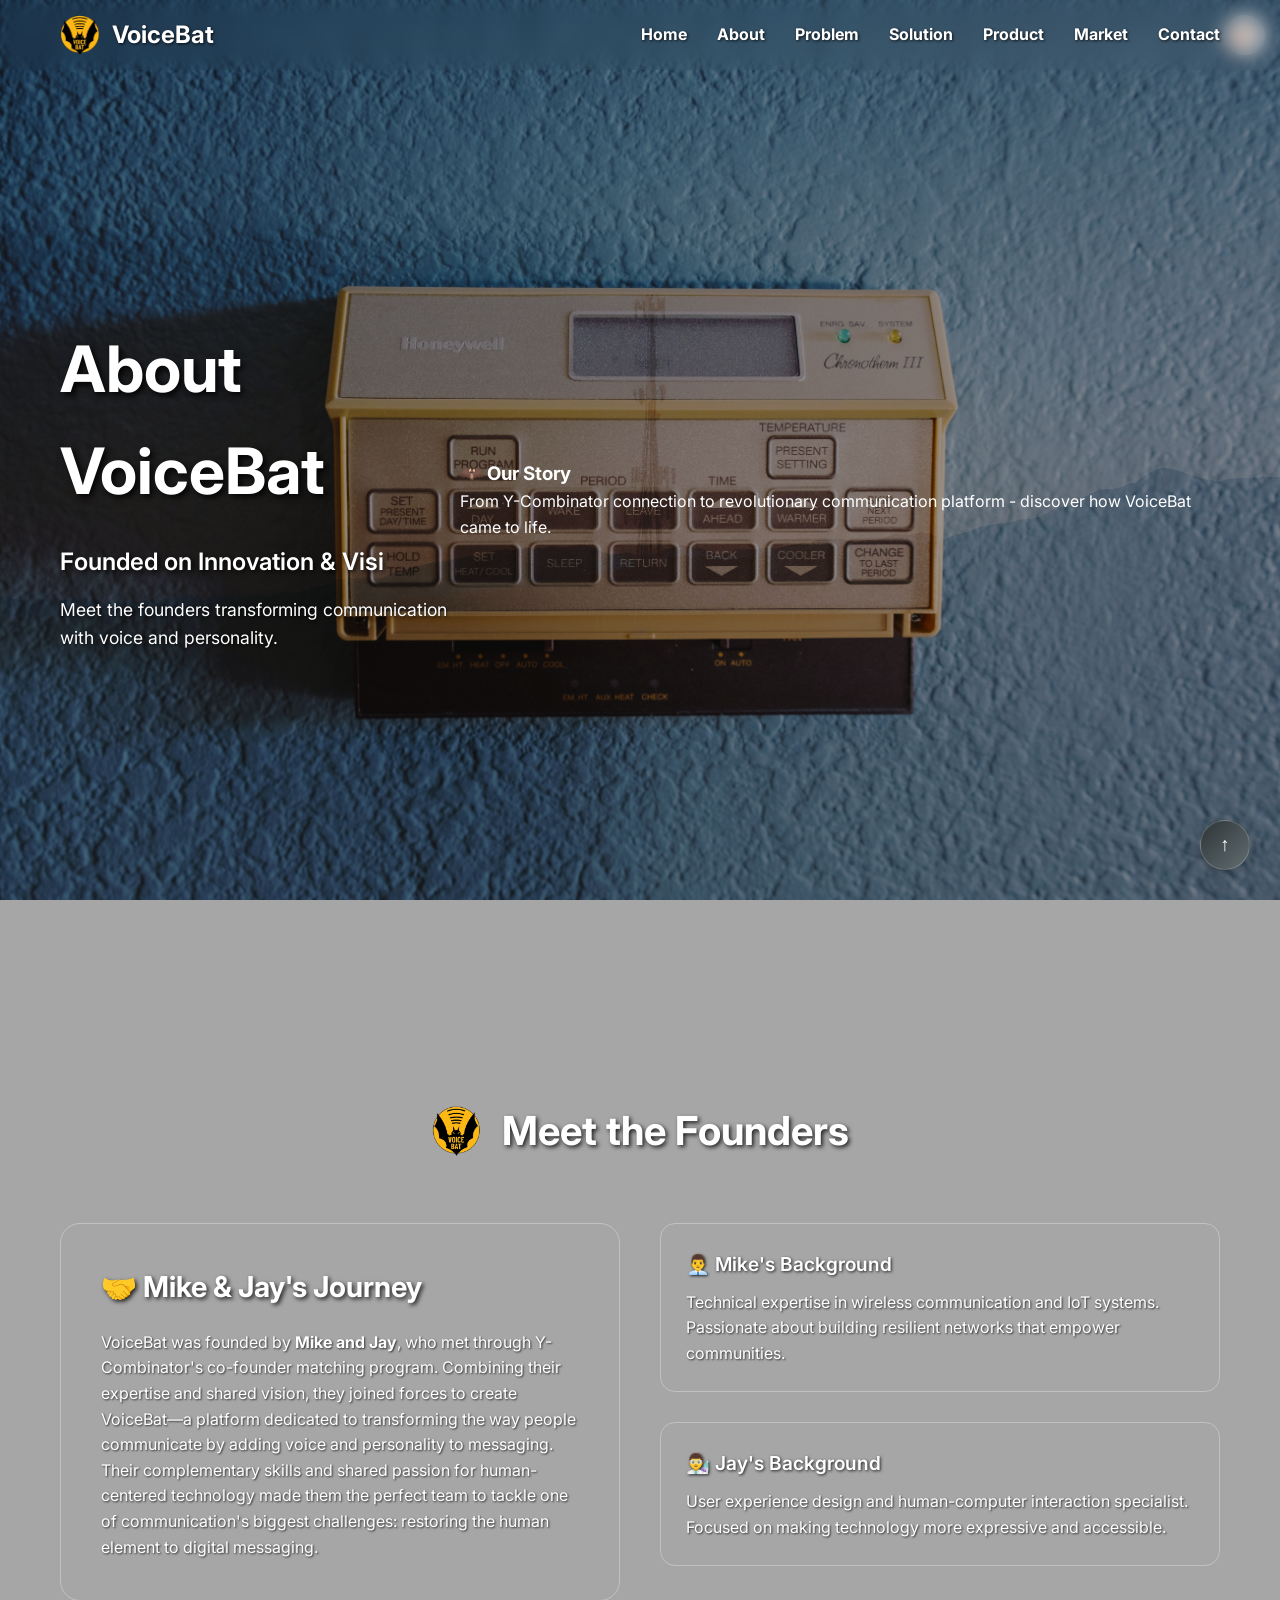
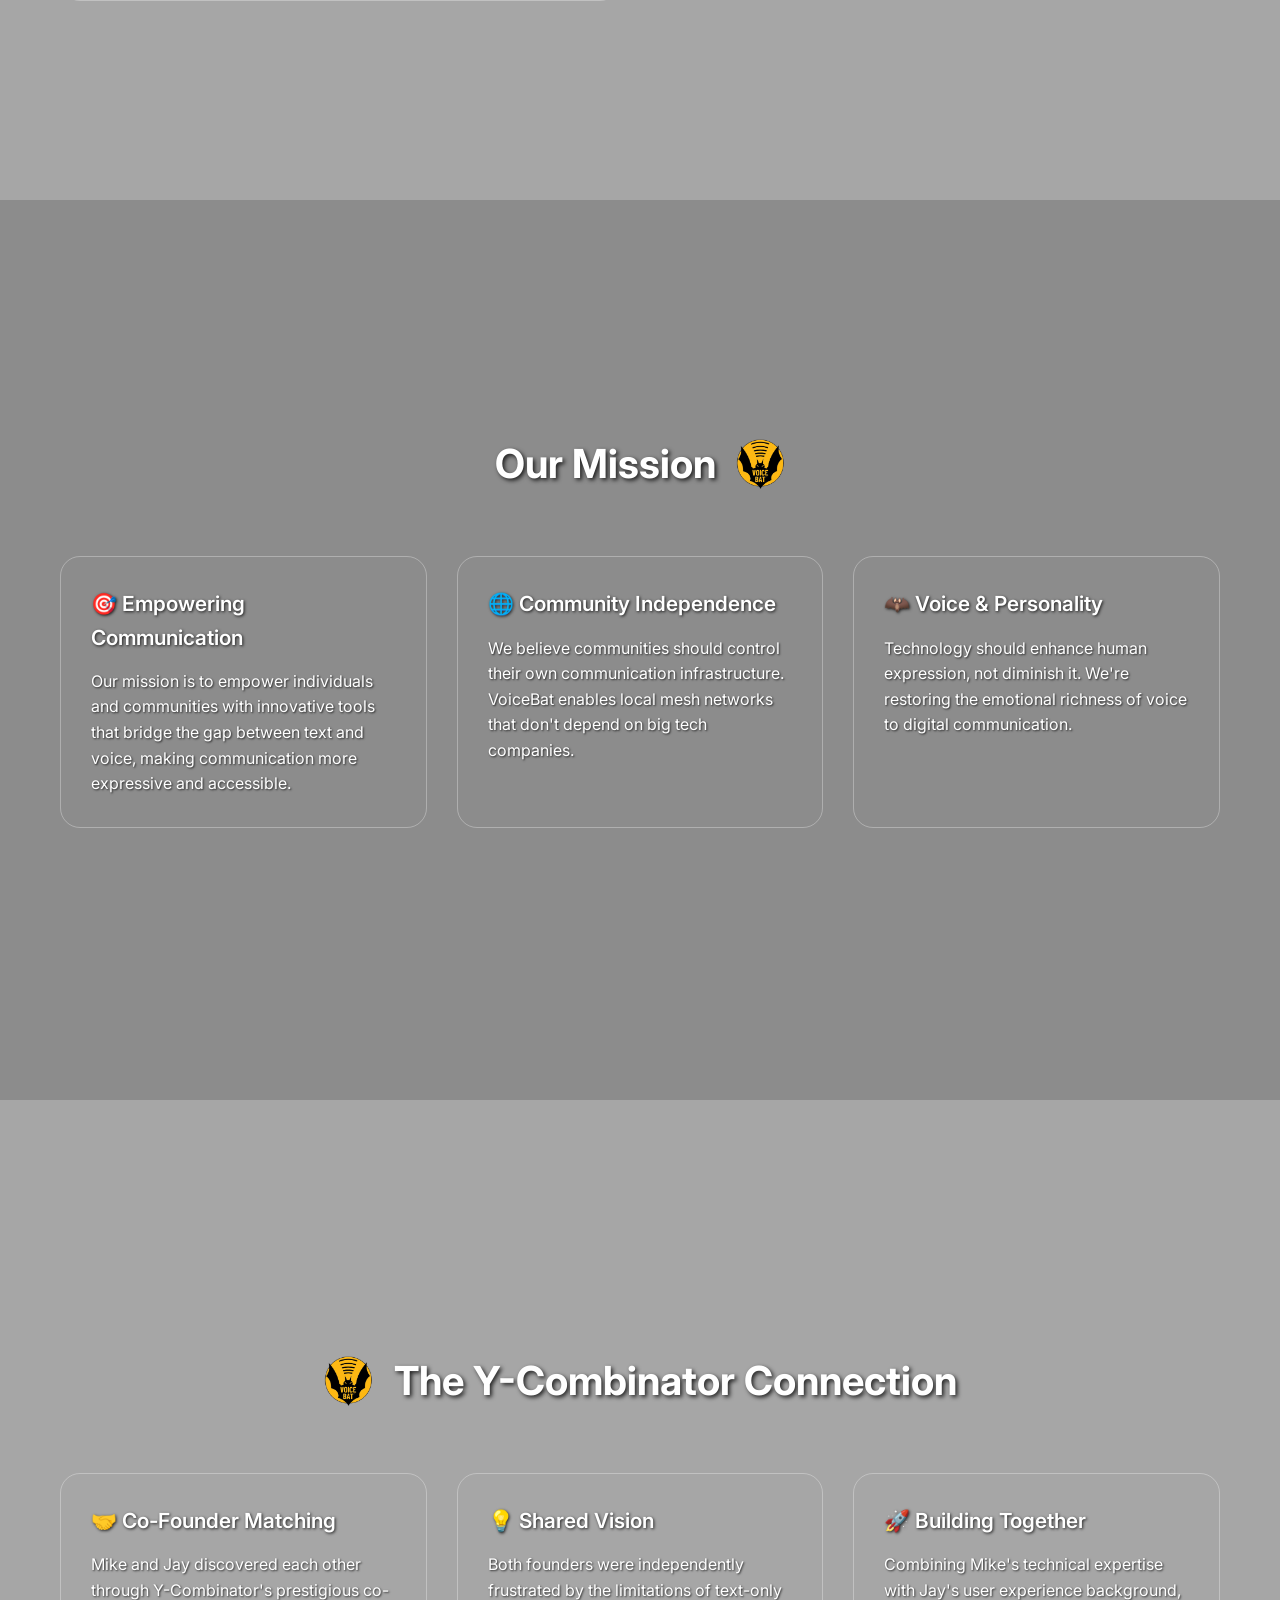
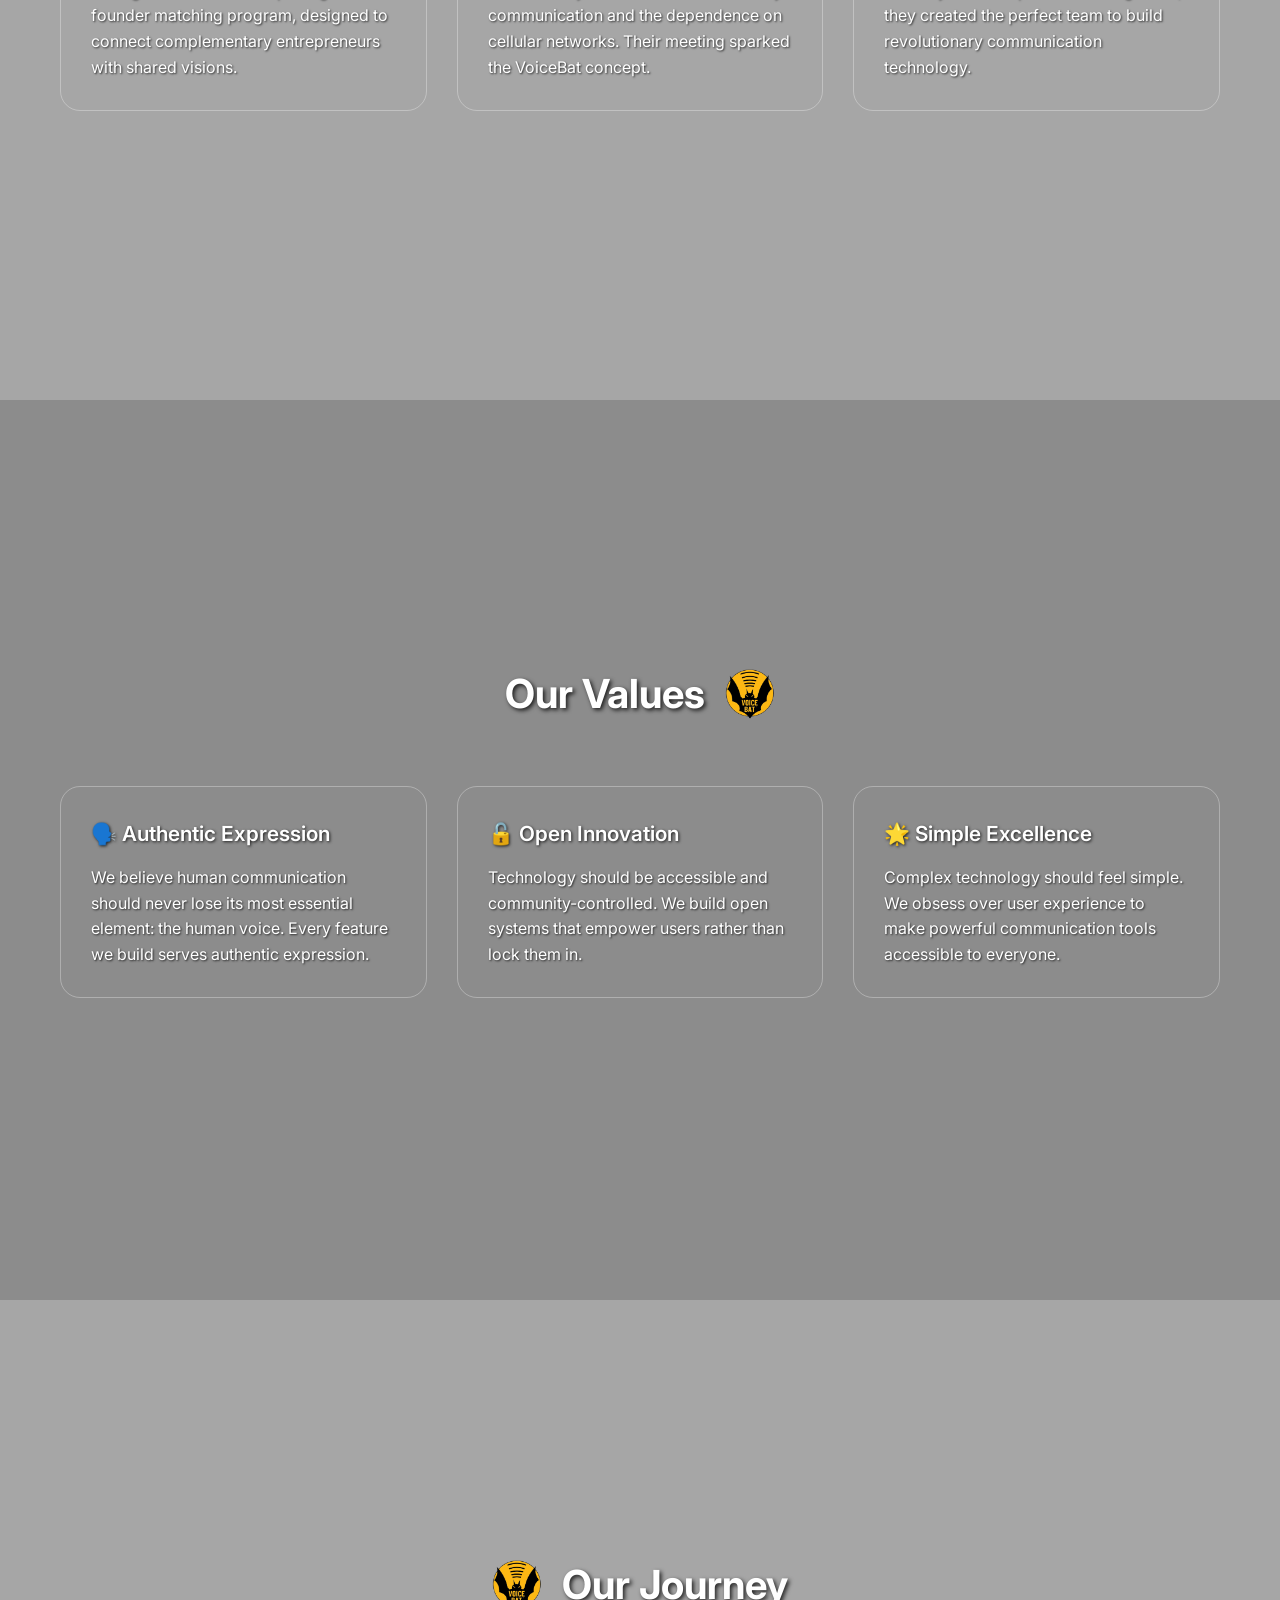
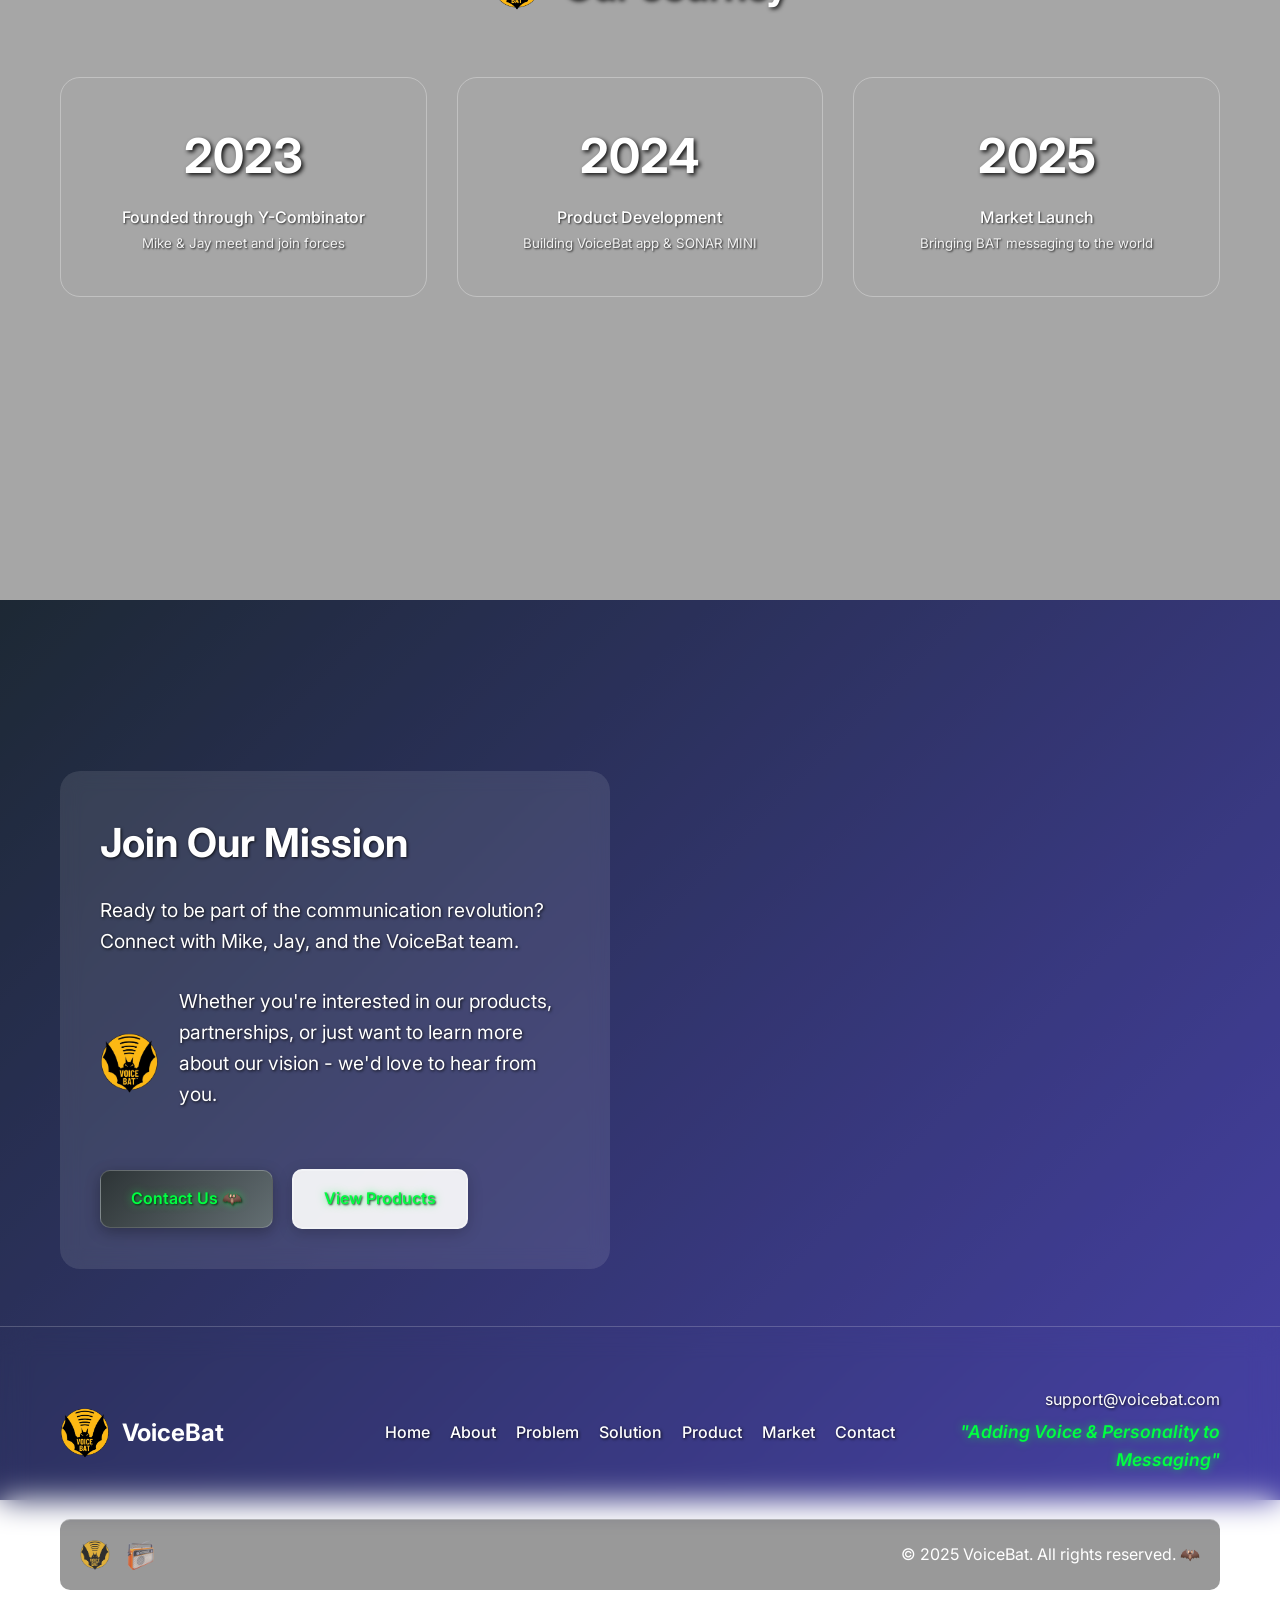
==== about.html @ 79141a10 "ja" ====
<!DOCTYPE html>
<html lang="en">
<head>
    <meta charset="UTF-8">
    <meta name="viewport" content="width=device-width, initial-scale=1.0">
    <title>About VoiceBat - Meet the Founders</title>
    <link rel="icon" href="public/voicebat_logo.png" type="image/png">
    <link rel="stylesheet" href="styles.css">
    <link href="https://fonts.googleapis.com/css2?family=Inter:wght@300;400;500;600;700&display=swap" rel="stylesheet">
</head>
<body>
    <!-- Navigation -->
    <nav class="navbar">
        <div class="nav-container">
            <div class="nav-logo">
                <a href="index.html" style="display: flex; align-items: center; gap: 12px; text-decoration: none; color: inherit;">
                    <img src="public/voicebat_logo.png" alt="VoiceBat Logo" class="logo">
                    <span class="logo-text">VoiceBat</span>
                </a>
            </div>
            <ul class="nav-menu">
                <li><a href="index.html">Home</a></li>
                <li><a href="about.html">About</a></li>
                <li><a href="problem.html">Problem</a></li>
                <li><a href="solution.html">Solution</a></li>
                <li><a href="product.html">Product</a></li>
                <li><a href="market.html">Market</a></li>
                <li><a href="contact.html">Contact</a></li>
            </ul>
            <div class="hamburger">
                <span></span>
                <span></span>
                <span></span>
            </div>
        </div>
    </nav>

    <!-- Hero Section -->
    <section class="hero">
        <div class="hero-dual-bg">
            <div class="bg-underlayer" style="background-image: url('public/images/radio/17.jpg');"></div>
            <div class="bg-overlay" style="background-image: url('public/images/new/18.jpg');"></div>
        </div>
        <div class="hero-bg-image">
            <div class="radio-overlay" data-link="contact.html">
                <img src="public/radio.png" alt="Radio" class="radio-icon">
            </div>
        </div>
        <div class="hero-content">
            <div class="hero-text">
                <h1>About VoiceBat</h1>
                <p class="hero-subtitle">Founded on Innovation & Vision</p>
                <p class="hero-description">Meet the founders transforming communication with voice and personality.</p>
            </div>
            <div class="hero-presentation">
                <div class="about-overview">
                    <h3>🦇 Our Story</h3>
                    <p>From Y-Combinator connection to revolutionary communication platform - discover how VoiceBat came to life.</p>
                </div>
            </div>
        </div>
    </section>

    <!-- Founders Section -->
    <section class="section">
        <div class="section-dual-bg">
            <div class="bg-underlayer" style="background-image: url('public/images/aerials/manhattan.jpg');"></div>
            <div class="bg-overlay" style="background-image: url('public/images/radio/6.jpg');"></div>
        </div>
        <div class="container">
            <div class="section-header">
                <img src="public/voicebat_logo.png" alt="VoiceBat" class="section-logo">
                <h2>Meet the Founders</h2>
            </div>
            <div class="solution-content">
                <div class="solution-main">
                    <div class="card-bg-image">
                        <img src="public/images/aerials/san_francisco2.jpg" alt="San Francisco" class="bg-image">
                        <div class="radio-overlay" data-link="contact.html">
                            <img src="public/radio.png" alt="Radio" class="radio-icon">
                        </div>
                    </div>
                    <h3>🤝 Mike & Jay's Journey</h3>
                    <p>VoiceBat was founded by <strong>Mike and Jay</strong>, who met through Y-Combinator's co-founder matching program. Combining their expertise and shared vision, they joined forces to create VoiceBat—a platform dedicated to transforming the way people communicate by adding voice and personality to messaging.</p>
                    <p>Their complementary skills and shared passion for human-centered technology made them the perfect team to tackle one of communication's biggest challenges: restoring the human element to digital messaging.</p>
                </div>
                <div class="solution-features">
                    <div class="feature">
                        <div class="card-bg-image">
                            <img src="public/images/aerials/san_francisco3.jpg" alt="San Francisco" class="bg-image">
                            <div class="radio-overlay" data-link="solution.html">
                                <img src="public/radio.png" alt="Radio" class="radio-icon">
                            </div>
                        </div>
                        <h4>👨‍💼 Mike's Background</h4>
                        <p>Technical expertise in wireless communication and IoT systems. Passionate about building resilient networks that empower communities.</p>
                    </div>
                    <div class="feature">
                        <div class="card-bg-image">
                            <img src="public/images/aerials/la.jpg" alt="Los Angeles" class="bg-image">
                            <div class="radio-overlay" data-link="product.html">
                                <img src="public/radio.png" alt="Radio" class="radio-icon">
                            </div>
                        </div>
                        <h4>👨‍🔬 Jay's Background</h4>
                        <p>User experience design and human-computer interaction specialist. Focused on making technology more expressive and accessible.</p>
                    </div>
                </div>
            </div>
        </div>
    </section>

    <!-- Mission Section -->
    <section class="section alt-bg">
        <div class="section-dual-bg">
            <div class="bg-underlayer" style="background-image: url('public/images/radio/15.jpg');"></div>
            <div class="bg-overlay" style="background-image: url('public/images/radio/21.jpg');"></div>
        </div>
        <div class="container">
            <div class="section-header">
                <h2>Our Mission</h2>
                <img src="public/voicebat_logo.png" alt="VoiceBat" class="section-logo">
            </div>
            <div class="why-now-grid">
                <div class="why-card">
                    <div class="card-bg-image">
                        <img src="public/images/aerials/boulder.jpg" alt="Boulder" class="bg-image">
                        <div class="radio-overlay" data-link="solution.html">
                            <img src="public/radio.png" alt="Radio" class="radio-icon">
                        </div>
                    </div>
                    <h3>🎯 Empowering Communication</h3>
                    <p>Our mission is to empower individuals and communities with innovative tools that bridge the gap between text and voice, making communication more expressive and accessible.</p>
                </div>
                <div class="why-card">
                    <div class="card-bg-image">
                        <img src="public/images/aerials/boston.jpg" alt="Boston" class="bg-image">
                        <div class="radio-overlay" data-link="product.html">
                            <img src="public/radio.png" alt="Radio" class="radio-icon">
                        </div>
                    </div>
                    <h3>🌐 Community Independence</h3>
                    <p>We believe communities should control their own communication infrastructure. VoiceBat enables local mesh networks that don't depend on big tech companies.</p>
                </div>
                <div class="why-card">
                    <div class="card-bg-image">
                        <img src="public/images/aerials/chicago.jpg" alt="Chicago" class="bg-image">
                        <div class="radio-overlay" data-link="market.html">
                            <img src="public/radio.png" alt="Radio" class="radio-icon">
                        </div>
                    </div>
                    <h3>🦇 Voice & Personality</h3>
                    <p>Technology should enhance human expression, not diminish it. We're restoring the emotional richness of voice to digital communication.</p>
                </div>
            </div>
        </div>
    </section>

    <!-- Y-Combinator Section -->
    <section class="section">
        <div class="section-dual-bg">
            <div class="bg-underlayer" style="background-image: url('public/images/new/1.jpg');"></div>
            <div class="bg-overlay" style="background-image: url('public/images/new/24.jpg');"></div>
        </div>
        <div class="container">
            <div class="section-header">
                <img src="public/voicebat_logo.png" alt="VoiceBat" class="section-logo">
                <h2>The Y-Combinator Connection</h2>
            </div>
            <div class="problem-grid">
                <div class="problem-card">
                    <div class="card-bg-image">
                        <img src="public/images/aerials/manhattan.jpg" alt="Manhattan" class="bg-image">
                        <div class="radio-overlay" data-link="contact.html">
                            <img src="public/radio.png" alt="Radio" class="radio-icon">
                        </div>
                    </div>
                    <h3>🤝 Co-Founder Matching</h3>
                    <p>Mike and Jay discovered each other through Y-Combinator's prestigious co-founder matching program, designed to connect complementary entrepreneurs with shared visions.</p>
                </div>
                <div class="problem-card">
                    <div class="card-bg-image">
                        <img src="public/images/aerials/rome.jpg" alt="Rome" class="bg-image">
                        <div class="radio-overlay" data-link="solution.html">
                            <img src="public/radio.png" alt="Radio" class="radio-icon">
                        </div>
                    </div>
                    <h3>💡 Shared Vision</h3>
                    <p>Both founders were independently frustrated by the limitations of text-only communication and the dependence on cellular networks. Their meeting sparked the VoiceBat concept.</p>
                </div>
                <div class="problem-card">
                    <div class="card-bg-image">
                        <img src="public/images/aerials/paris.jpg" alt="Paris" class="bg-image">
                        <div class="radio-overlay" data-link="product.html">
                            <img src="public/radio.png" alt="Radio" class="radio-icon">
                        </div>
                    </div>
                    <h3>🚀 Building Together</h3>
                    <p>Combining Mike's technical expertise with Jay's user experience background, they created the perfect team to build revolutionary communication technology.</p>
                </div>
            </div>
        </div>
    </section>

    <!-- Company Values -->
    <section class="section alt-bg">
        <div class="section-dual-bg">
            <div class="bg-underlayer" style="background-image: url('public/images/radio/24.jpg');"></div>
            <div class="bg-overlay" style="background-image: url('public/images/radio/15.jpg');"></div>
        </div>
        <div class="container">
            <div class="section-header">
                <h2>Our Values</h2>
                <img src="public/voicebat_logo.png" alt="VoiceBat" class="section-logo">
            </div>
            <div class="edge-grid">
                <div class="edge-card">
                    <div class="card-bg-image">
                        <img src="public/images/aerials/london.jpg" alt="London" class="bg-image">
                        <div class="radio-overlay" data-link="solution.html">
                            <img src="public/radio.png" alt="Radio" class="radio-icon">
                        </div>
                    </div>
                    <h3>🗣️ Authentic Expression</h3>
                    <p>We believe human communication should never lose its most essential element: the human voice. Every feature we build serves authentic expression.</p>
                </div>
                <div class="edge-card">
                    <div class="card-bg-image">
                        <img src="public/images/aerials/tokyo.jpg" alt="Tokyo" class="bg-image">
                        <div class="radio-overlay" data-link="product.html">
                            <img src="public/radio.png" alt="Radio" class="radio-icon">
                        </div>
                    </div>
                    <h3>🔓 Open Innovation</h3>
                    <p>Technology should be accessible and community-controlled. We build open systems that empower users rather than lock them in.</p>
                </div>
                <div class="edge-card">
                    <div class="card-bg-image">
                        <img src="public/images/aerials/sydney2.jpg" alt="Sydney" class="bg-image">
                        <div class="radio-overlay" data-link="market.html">
                            <img src="public/radio.png" alt="Radio" class="radio-icon">
                        </div>
                    </div>
                    <h3>🌟 Simple Excellence</h3>
                    <p>Complex technology should feel simple. We obsess over user experience to make powerful communication tools accessible to everyone.</p>
                </div>
            </div>
        </div>
    </section>

    <!-- Timeline Section -->
    <section class="section">
        <div class="section-dual-bg">
            <div class="bg-underlayer" style="background-image: url('public/images/radio/20.jpg');"></div>
            <div class="bg-overlay" style="background-image: url('public/images/aerials/western_australia.jpg');"></div>
        </div>
        <div class="container">
            <div class="section-header">
                <img src="public/voicebat_logo.png" alt="VoiceBat" class="section-logo">
                <h2>Our Journey</h2>
            </div>
            <div class="market-stats">
                <div class="stat-card">
                    <div class="card-bg-image">
                        <img src="public/images/aerials/singapore.jpg" alt="Singapore" class="bg-image">
                        <div class="radio-overlay" data-link="contact.html">
                            <img src="public/radio.png" alt="Radio" class="radio-icon">
                        </div>
                    </div>
                    <h3>2023</h3>
                    <p>Founded through Y-Combinator</p>
                    <small>Mike & Jay meet and join forces</small>
                </div>
                <div class="stat-card">
                    <div class="card-bg-image">
                        <img src="public/images/aerials/barcelona.jpg" alt="Barcelona" class="bg-image">
                        <div class="radio-overlay" data-link="product.html">
                            <img src="public/radio.png" alt="Radio" class="radio-icon">
                        </div>
                    </div>
                    <h3>2024</h3>
                    <p>Product Development</p>
                    <small>Building VoiceBat app & SONAR MINI</small>
                </div>
                <div class="stat-card">
                    <div class="card-bg-image">
                        <img src="public/images/aerials/madrid.jpg" alt="Madrid" class="bg-image">
                        <div class="radio-overlay" data-link="market.html">
                            <img src="public/radio.png" alt="Radio" class="radio-icon">
                        </div>
                    </div>
                    <h3>2025</h3>
                    <p>Market Launch</p>
                    <small>Bringing BAT messaging to the world</small>
                </div>
            </div>
        </div>
    </section>

    <!-- Call to Action -->
    <section class="section contact-section">
        <div class="section-dual-bg">
            <div class="bg-underlayer" style="background-image: url('public/images/new/23.jpg');"></div>
            <div class="bg-overlay" style="background-image: url('public/images/radio/21.jpg');"></div>
        </div>
        <div class="container">
            <div class="contact-content">
                <div class="contact-info">
                    <div class="card-bg-image">
                        <img src="public/images/aerials/venice.jpg" alt="Venice" class="bg-image">
                        <div class="radio-overlay" data-link="contact.html">
                            <img src="public/radio.png" alt="Radio" class="radio-icon">
                        </div>
                    </div>
                    <h2>Join Our Mission</h2>
                    <p>Ready to be part of the communication revolution? Connect with Mike, Jay, and the VoiceBat team.</p>
                    <div class="contact-details">
                        <img src="public/voicebat_logo.png" alt="VoiceBat" class="contact-logo">
                        <p>Whether you're interested in our products, partnerships, or just want to learn more about our vision - we'd love to hear from you.</p>
                    </div>
                    <div style="margin-top: 30px;">
                        <a href="contact.html" class="btn-primary">Contact Us 🦇</a>
                        <a href="product.html" class="btn-secondary">View Products</a>
                    </div>
                </div>
            </div>
        </div>
    </section>

    <!-- Footer -->
    <footer class="footer">
        <div class="container">
            <div class="footer-content">
                <div class="footer-logo">
                    <a href="index.html" style="display: flex; align-items: center; gap: 12px; text-decoration: none; color: inherit;">
                        <img src="public/voicebat_logo.png" alt="VoiceBat" class="footer-logo-img">
                        <span>VoiceBat</span>
                    </a>
                </div>
                <div class="footer-nav">
                    <a href="index.html">Home</a>
                    <a href="about.html">About</a>
                    <a href="problem.html">Problem</a>
                    <a href="solution.html">Solution</a>
                    <a href="product.html">Product</a>
                    <a href="market.html">Market</a>
                    <a href="contact.html">Contact</a>
                </div>
                <div class="footer-contact">
                    <p><a href="mailto:support@voicebat.com" style="color: white; text-decoration: none;">support@voicebat.com</a></p>
                    <p class="footer-tagline">"Adding Voice & Personality to Messaging"</p>
                </div>
            </div>
            <div class="footer-bottom">
                <div class="footer-logos">
                    <img src="public/voicebat_logo.png" alt="VoiceBat" class="footer-mini-logo">
                    <img src="public/radio.png" alt="Radio" class="footer-mini-logo">
                </div>
                <p>&copy; 2025 VoiceBat. All rights reserved. 🦇</p>
            </div>
        </div>
    </footer>

    <!-- Back to Top Button -->
    <button class="back-to-top" onclick="window.scrollTo({top: 0, behavior: 'smooth'})">
        ↑
    </button>

    <script src="script.js"></script>
</body>
</html>
---- styles.css ----
/* VoiceBat Website Styles - White Bat Theme */

* {
    margin: 0;
    padding: 0;
    box-sizing: border-box;
}

body {
    font-family: 'Inter', -apple-system, BlinkMacSystemFont, 'Segoe UI', Roboto, sans-serif;
    line-height: 1.6;
    color: white;
    background: transparent;
    overflow-x: hidden;
    min-height: 100vh;
    position: relative;
    padding-bottom: 120px;
}

.container {
    max-width: 1200px;
    margin: 0 auto;
    padding: 0 20px;
    width: 100%;
    box-sizing: border-box;
}

/* Navigation */
.navbar {
    position: fixed;
    top: 0;
    width: 100%;
    background: transparent;
    backdrop-filter: blur(10px);
    z-index: 1000;
    transition: all 0.3s ease;
}

.nav-container {
    max-width: 1200px;
    margin: 0 auto;
    padding: 0 20px;
    display: flex;
    justify-content: space-between;
    align-items: center;
    height: 70px;
}

.nav-logo {
    display: flex;
    align-items: center;
    gap: 12px;
    font-weight: 700;
    font-size: 1.5rem;
    color: white;
    text-shadow: 1px 1px 3px rgba(0, 0, 0, 0.8);
}

.logo {
    width: 40px;
    height: 40px;
    object-fit: contain;
}

.nav-menu {
    display: flex;
    list-style: none;
    gap: 30px;
}

.nav-menu a {
    text-decoration: none;
    color: white;
    font-weight: 700;
    transition: all 0.3s ease;
    position: relative;
    text-shadow: 1px 1px 3px rgba(0, 0, 0, 0.8);
}

.nav-menu a:hover {
    color: #00ff41;
    transform: translateY(-2px);
    text-shadow: 0 0 8px rgba(0, 255, 65, 0.6), 1px 1px 3px rgba(0, 0, 0, 0.8);
}

.nav-menu a::after {
    content: '';
    position: absolute;
    bottom: -5px;
    left: 0;
    width: 0;
    height: 2px;
    background: linear-gradient(90deg, #6c63ff, #4ecdc4);
    transition: width 0.3s ease;
}

.nav-menu a:hover::after {
    width: 100%;
}

.hamburger {
    display: none;
    flex-direction: column;
    cursor: pointer;
    margin-right: 10px;
    z-index: 1001;
}

.hamburger span {
    width: 25px;
    height: 3px;
    background: white;
    margin: 3px 0;
    transition: 0.3s;
    box-shadow: 1px 1px 2px rgba(0, 0, 0, 0.5);
}

/* Hero Section */
.hero {
    position: relative;
    min-height: 100vh;
    height: 100vh;
    display: flex;
    align-items: center;
    justify-content: center;
    padding: 100px 20px 0px;
    overflow: hidden;
    background-size: cover;
    background-position: center;
    background-attachment: fixed;
    margin-bottom: 0;
}

.hero-bg-image {
    position: absolute;
    top: 0;
    left: 0;
    width: 100%;
    height: 100%;
    z-index: 1;
}

.hero-bg-image::before {
    content: '';
    position: absolute;
    top: 0;
    left: 0;
    right: 0;
    bottom: 0;
    background: rgba(0, 0, 0, 0.4);
    z-index: 5;
}

.hero-bg-image .bg-image {
    width: 100%;
    height: 100%;
    object-fit: cover;
    opacity: 1;
}

.hero-content {
    display: flex;
    justify-content: center;
    align-items: center;
    max-width: 1400px;
    width: 100%;
    padding: 0 40px;
    position: relative;
    z-index: 10;
}

.hero-text h1 {
    font-size: 4rem;
    font-weight: 700;
    color: white;
    margin-bottom: 20px;
    text-shadow: 3px 3px 6px rgba(0, 0, 0, 0.9);
}

.hero-subtitle {
    font-size: 1.5rem;
    font-weight: 600;
    color: white;
    margin-bottom: 15px;
    text-shadow: 2px 2px 4px rgba(0, 0, 0, 0.8);
}

.hero-description {
    font-size: 1.1rem;
    color: white;
    margin-bottom: 30px;
    text-shadow: 1px 1px 3px rgba(0, 0, 0, 0.8);
}

.hero-presentation {
    background: transparent;
    width: 100%;
    max-width: 1200px;
}

.pitch-deck-title {
    font-size: 3rem;
    font-weight: 700;
    color: white;
    text-align: center;
    margin-bottom: 30px;
    text-shadow: 3px 3px 6px rgba(0, 0, 0, 0.9);
}

.hero-presentation iframe {
    border-radius: 20px;
    border: none;
    width: 100%;
    height: 800px;
    min-height: 600px;
}

/* Dual Background System */
.hero-dual-bg, .section-dual-bg {
    position: absolute;
    top: 0;
    left: 0;
    width: 100%;
    height: 100%;
    z-index: 1;
}

.bg-underlayer {
    position: absolute;
    top: 0;
    left: 0;
    width: 100%;
    height: 100%;
    background-size: cover;
    background-position: center;
    background-attachment: fixed;
    z-index: 1;
}

.bg-overlay {
    position: absolute;
    top: 0;
    left: 0;
    width: 100%;
    height: 100%;
    background-size: cover;
    background-position: center;
    background-attachment: fixed;
    opacity: 0.3;
    mix-blend-mode: overlay;
    filter: invert(0.1) contrast(1.2);
    z-index: 2;
}

/* Radio Overlay */
.radio-overlay {
    position: absolute;
    top: 15px;
    right: 15px;
    width: 40px;
    height: 40px;
    cursor: pointer;
    z-index: 15;
    transition: all 0.3s ease;
    background: rgba(255, 255, 255, 0.8);
    border-radius: 50%;
    display: flex;
    align-items: center;
    justify-content: center;
    box-shadow: 0 2px 8px rgba(0, 0, 0, 0.2);
    backdrop-filter: blur(5px);
}

.radio-overlay:hover {
    transform: scale(1.15) rotate(15deg);
    background: rgba(108, 99, 255, 0.9);
    box-shadow: 0 4px 15px rgba(108, 99, 255, 0.4);
}

.radio-icon {
    width: 24px;
    height: 24px;
    object-fit: contain;
    transition: all 0.3s ease;
}

.radio-overlay:hover .radio-icon {
    filter: brightness(0) invert(1);
    transform: scale(1.1);
}

/* Sections */


/* All sections need proper bottom spacing for footer */
.section {
    min-height: 100vh;
    padding: 80px 0 80px;
    position: relative;
    background-size: cover;
    background-position: center;
    background-attachment: fixed;
    display: flex;
    align-items: center;
    margin-top: 0;
    margin-bottom: 0;
}

/* Last section needs extra bottom padding for footer */
.section:last-of-type {
    padding-bottom: 140px;
}



.section::before {
    content: '';
    position: absolute;
    top: 0;
    left: 0;
    right: 0;
    bottom: 0;
    background: rgba(0, 0, 0, 0.35);
    z-index: 5;
}

.section .container {
    position: relative;
    z-index: 10;
}

.alt-bg::before {
    background: rgba(0, 0, 0, 0.45);
}

.section-header {
    text-align: center;
    margin-bottom: 60px;
    display: flex;
    align-items: center;
    justify-content: center;
    gap: 20px;
}

.section-header h2 {
    font-size: 2.5rem;
    font-weight: 700;
    color: white;
    position: relative;
    text-shadow: 2px 2px 4px rgba(0, 0, 0, 0.8);
}

.section-logo {
    width: 50px;
    height: 50px;
    object-fit: contain;
}

/* Card Styles */
.content-grid, .problem-grid, .why-now-grid, .edge-grid {
    display: grid;
    grid-template-columns: repeat(auto-fit, minmax(300px, 1fr));
    gap: 30px;
    margin-bottom: 40px;
}

.content-card, .problem-card, .why-card, .edge-card {
    background: transparent;
    border-radius: 20px;
    padding: 30px;
    transition: all 0.3s ease;
    position: relative;
    overflow: hidden;
    border: 1px solid rgba(255, 255, 255, 0.3);
}

.content-card:hover, .problem-card:hover, .why-card:hover, .edge-card:hover {
    transform: translateY(-10px);
    box-shadow: 0 20px 50px rgba(0, 0, 0, 0.15);
}

/* Remove card background images to prevent flashing */
.card-bg-image {
    display: none;
}

.content-card:hover .bg-image, .problem-card:hover .bg-image, 
.why-card:hover .bg-image, .edge-card:hover .bg-image {
    opacity: 0.9;
    transform: scale(1.1);
}

.content-card h3, .problem-card h3, .why-card h3, .edge-card h3 {
    font-size: 1.3rem;
    font-weight: 600;
    color: white;
    margin: 0 0 15px 0;
    position: relative;
    z-index: 5;
    text-shadow: 1px 1px 3px rgba(0, 0, 0, 0.8);
}

.content-card p, .problem-card p, .why-card p, .edge-card p {
    color: white;
    line-height: 1.6;
    position: relative;
    z-index: 5;
    text-shadow: 1px 1px 2px rgba(0, 0, 0, 0.7);
}

/* Solution Section */
.solution-content {
    display: grid;
    grid-template-columns: 1fr 1fr;
    gap: 40px;
    align-items: start;
}

.solution-main {
    background: transparent;
    border-radius: 20px;
    padding: 40px;
    position: relative;
    overflow: hidden;
    border: 1px solid rgba(255, 255, 255, 0.3);
}

.solution-main .card-bg-image {
    height: 250px;
    margin-bottom: 30px;
    border-radius: 20px;
}

.solution-main h3 {
    font-size: 1.8rem;
    font-weight: 700;
    color: white;
    margin-bottom: 20px;
    text-shadow: 2px 2px 4px rgba(0, 0, 0, 0.8);
}

.solution-features {
    display: flex;
    flex-direction: column;
    gap: 30px;
}

.feature {
    background: transparent;
    border-radius: 15px;
    padding: 25px;
    position: relative;
    overflow: hidden;
    transition: all 0.3s ease;
    border: 1px solid rgba(255, 255, 255, 0.3);
}

.feature:hover {
    transform: translateX(10px);
    box-shadow: 0 12px 35px rgba(0, 0, 0, 0.12);
}

.feature .card-bg-image {
    height: 150px;
    margin-bottom: 20px;
    border-radius: 20px;
}

.feature h4 {
    font-size: 1.2rem;
    font-weight: 600;
    color: white;
    margin-bottom: 10px;
    text-shadow: 1px 1px 3px rgba(0, 0, 0, 0.8);
}

/* Product Section */
.product-grid {
    display: grid;
    grid-template-columns: repeat(auto-fit, minmax(400px, 1fr));
    gap: 40px;
}

.product-card {
    background: transparent;
    border-radius: 20px;
    padding: 40px;
    position: relative;
    overflow: hidden;
    transition: all 0.3s ease;
    border: 1px solid rgba(255, 255, 255, 0.3);
}

.product-card.featured {
    background: linear-gradient(135deg, #6c63ff 0%, #4ecdc4 100%);
    color: white;
    transform: scale(1.05);
}

.product-card.featured h3, .product-card.featured p {
    color: white;
}

.product-card:hover {
    transform: translateY(-15px);
    box-shadow: 0 25px 60px rgba(0, 0, 0, 0.2);
}

.product-card.featured:hover {
    transform: scale(1.05) translateY(-15px);
}

.product-card .card-bg-image {
    height: 200px;
    margin-bottom: 30px;
    border-radius: 20px;
}

.product-card h3 {
    font-size: 1.5rem;
    font-weight: 700;
    margin-bottom: 20px;
    color: white;
    text-shadow: 1px 1px 3px rgba(0, 0, 0, 0.8);
}

/* Market Section */
.market-stats {
    display: grid;
    grid-template-columns: repeat(auto-fit, minmax(250px, 1fr));
    gap: 30px;
    margin-bottom: 50px;
}

.stat-card {
    background: transparent;
    border-radius: 20px;
    padding: 40px 30px;
    text-align: center;
    position: relative;
    overflow: hidden;
    transition: all 0.3s ease;
    border: 1px solid rgba(255, 255, 255, 0.3);
}

.stat-card:hover {
    transform: translateY(-10px) rotate(2deg);
    box-shadow: 0 25px 60px rgba(0, 0, 0, 0.15);
}

.stat-card .card-bg-image {
    height: 150px;
    margin-bottom: 30px;
    border-radius: 20px;
}

.stat-card h3 {
    font-size: 3rem;
    font-weight: 700;
    color: white;
    margin-bottom: 10px;
    position: relative;
    z-index: 5;
    text-shadow: 2px 2px 4px rgba(0, 0, 0, 0.9);
}

.stat-card p {
    font-weight: 500;
    color: white;
    position: relative;
    z-index: 5;
    text-shadow: 1px 1px 2px rgba(0, 0, 0, 0.8);
}

.market-description {
    text-align: center;
    font-size: 1.1rem;
    color: white;
    max-width: 800px;
    margin: 0 auto;
    line-height: 1.8;
    text-shadow: 1px 1px 2px rgba(0, 0, 0, 0.8);
}

/* Contact Section */
.contact-section {
    background: linear-gradient(135deg, #2c3e50 0%, #6c63ff 100%);
    color: white;
}

.contact-content {
    display: grid;
    grid-template-columns: 1fr 1fr;
    gap: 60px;
    align-items: center;
}

.contact-info {
    position: relative;
    overflow: hidden;
    border-radius: 20px;
    padding: 40px;
    background: rgba(255, 255, 255, 0.1);
    backdrop-filter: blur(10px);
}

.contact-info .card-bg-image {
    display: none;
}

.contact-info .card-bg-image .bg-image {
    opacity: 0.3;
}

.contact-info h2, .contact-info p, .contact-details {
    position: relative;
    z-index: 5;
}

.contact-info h2 {
    font-size: 2.5rem;
    font-weight: 700;
    margin-bottom: 20px;
    position: relative;
    z-index: 5;
}

.contact-info p {
    font-size: 1.2rem;
    margin-bottom: 30px;
    position: relative;
    z-index: 5;
}

.contact-details {
    display: flex;
    align-items: center;
    gap: 20px;
    position: relative;
    z-index: 5;
}

.contact-logo {
    width: 60px;
    height: 60px;
    object-fit: contain;
}

/* Ensure all contact content is white */
.contact-info h2, .contact-info p, .contact-info div, .contact-details p {
    color: white !important;
    text-shadow: 1px 1px 3px rgba(0, 0, 0, 0.8) !important;
}

/* Back to Top Button */
.back-to-top {
    position: fixed;
    bottom: 30px;
    right: 30px;
    width: 50px;
    height: 50px;
    background: linear-gradient(135deg, #2d3436, #636e72);
    color: white;
    border: none;
    border-radius: 50%;
    cursor: pointer;
    display: flex;
    align-items: center;
    justify-content: center;
    font-size: 1.2rem;
    font-weight: bold;
    z-index: 1000;
    transition: all 0.3s ease;
    box-shadow: 0 4px 15px rgba(0, 0, 0, 0.3);
    border: 1px solid rgba(255, 255, 255, 0.2);
}

.back-to-top:hover {
    background: linear-gradient(135deg, #636e72, #2d3436);
    transform: translateY(-3px);
    box-shadow: 0 6px 20px rgba(0, 0, 0, 0.4);
}

/* Elegant Button Styles */
.btn-primary {
    background: linear-gradient(135deg, #2d3436, #636e72);
    color: white;
    padding: 15px 30px;
    border-radius: 10px;
    text-decoration: none;
    font-weight: 600;
    display: inline-block;
    margin-right: 15px;
    transition: all 0.3s ease;
    box-shadow: 0 4px 15px rgba(0, 0, 0, 0.3);
    border: 1px solid rgba(255, 255, 255, 0.2);
}

.btn-primary:hover {
    background: linear-gradient(135deg, #636e72, #2d3436);
    transform: translateY(-2px);
    box-shadow: 0 6px 20px rgba(0, 0, 0, 0.4);
}

.btn-secondary {
    background: rgba(255, 255, 255, 0.9);
    color: #2d3436;
    padding: 15px 30px;
    border: 2px solid rgba(255, 255, 255, 0.3);
    border-radius: 10px;
    text-decoration: none;
    font-weight: 600;
    display: inline-block;
    transition: all 0.3s ease;
    box-shadow: 0 4px 15px rgba(0, 0, 0, 0.2);
    backdrop-filter: blur(10px);
}

.btn-secondary:hover {
    background: rgba(255, 255, 255, 1);
    transform: translateY(-2px);
    box-shadow: 0 6px 20px rgba(0, 0, 0, 0.3);
}

/* Contact Form */
.contact-form-container {
    background: rgba(255, 255, 255, 0.1);
    border-radius: 20px;
    padding: 40px;
    box-shadow: 0 20px 60px rgba(0, 0, 0, 0.3);
    border: 1px solid rgba(255, 255, 255, 0.3);
    backdrop-filter: blur(15px);
}

.contact-form-header {
    font-size: 1.8rem !important;
    font-weight: 700 !important;
    color: white !important;
    margin-bottom: 30px !important;
    text-align: center !important;
    text-shadow: 1px 1px 3px rgba(0, 0, 0, 0.8) !important;
}

.form-group label {
    display: block;
    margin-bottom: 8px;
    font-weight: 600;
    color: white;
    text-shadow: 1px 1px 3px rgba(0, 0, 0, 0.8);
}

.competitive-advantage {
    margin-top: 15px;
    padding: 10px 15px;
    background: rgba(108, 99, 255, 0.1);
    border-radius: 8px;
    font-size: 0.9rem;
    color: #6c63ff;
}

.contact-form h3 {
    font-size: 1.8rem;
    font-weight: 700;
    color: #2c3e50;
    margin-bottom: 30px;
    text-align: center;
}

.form-group {
    margin-bottom: 20px;
}

.form-group input,
.form-group select,
.form-group textarea {
    width: 100%;
    padding: 15px;
    border: 1px solid rgba(255, 255, 255, 0.3);
    border-radius: 10px;
    font-size: 1rem;
    transition: all 0.3s ease;
    font-family: inherit;
    background: rgba(255, 255, 255, 0.1);
    color: white;
    backdrop-filter: blur(10px);
}

.form-group input:focus,
.form-group select:focus,
.form-group textarea:focus {
    outline: none;
    border-color: #00ff41;
    box-shadow: 0 0 0 3px rgba(0, 255, 65, 0.2);
}

.form-group input::placeholder,
.form-group textarea::placeholder {
    color: rgba(255, 255, 255, 0.7);
}

.submit-btn {
    width: 100%;
    padding: 15px;
    background: linear-gradient(135deg, #6c63ff 0%, #4ecdc4 100%);
    color: white;
    border: none;
    border-radius: 10px;
    font-size: 1.1rem;
    font-weight: 600;
    cursor: pointer;
    transition: all 0.3s ease;
}

.submit-btn:hover {
    transform: translateY(-2px);
    box-shadow: 0 10px 30px rgba(108, 99, 255, 0.3);
}

/* Footer */
.footer {
    background: linear-gradient(rgba(0, 0, 0, 0.8), rgba(0, 0, 0, 0.9)), url('public/images/radio/20.jpg');
    background-size: cover;
    background-position: center;
    background-attachment: fixed;
    backdrop-filter: blur(15px);
    color: white;
    padding: 60px 0 30px;
    border-top: 1px solid rgba(255, 255, 255, 0.2);
    position: absolute;
    bottom: 0;
    left: 0;
    width: 100%;
    z-index: 10;
    margin-top: 0;
}

.footer-content {
    display: grid;
    grid-template-columns: 1fr 2fr 1fr;
    gap: 40px;
    align-items: center;
    margin-bottom: 40px;
}

.footer-logo {
    display: flex;
    align-items: center;
    gap: 15px;
    font-size: 1.5rem;
    font-weight: 700;
}

.footer-logo-img {
    width: 50px;
    height: 50px;
    object-fit: contain;
}

.footer-nav {
    display: flex;
    justify-content: center;
    gap: 20px;
    flex-wrap: nowrap;
    min-width: 0;
    flex-shrink: 1;
}

.footer-nav a {
    color: white;
    text-decoration: none;
    transition: all 0.3s ease;
    font-weight: 500;
    text-shadow: 1px 1px 3px rgba(0, 0, 0, 0.8);
}

.footer-nav a:hover {
    color: #4ecdc4;
    transform: translateY(-2px);
}

.footer-contact {
    text-align: right;
}

.footer-contact p {
    margin-bottom: 5px;
    text-shadow: 1px 1px 3px rgba(0, 0, 0, 0.8);
}

.footer-tagline {
    font-style: italic;
    color: #00ff41 !important;
    font-weight: 600 !important;
    font-size: 1.1rem !important;
    text-shadow: 0 0 8px rgba(0, 255, 65, 0.6) !important;
}

.footer-bottom {
    border-top: 1px solid rgba(255, 255, 255, 0.3);
    padding-top: 30px;
    display: flex;
    justify-content: space-between;
    align-items: center;
    background: rgba(0, 0, 0, 0.4);
    backdrop-filter: blur(10px);
    border-radius: 10px;
    padding: 20px;
    margin-top: 20px;
}

.footer-logos {
    display: flex;
    gap: 15px;
    align-items: center;
}

.footer-mini-logo {
    width: 30px;
    height: 30px;
    object-fit: contain;
    opacity: 0.7;
    transition: all 0.3s ease;
}

.footer-mini-logo:hover {
    opacity: 1;
    transform: rotate(360deg);
}

/* Responsive Design */
@media (max-width: 768px) {
    .hamburger {
        display: flex;
    }
    
    .nav-menu {
        position: fixed;
        left: -100%;
        top: 70px;
        flex-direction: column;
        background: linear-gradient(135deg, rgba(108, 99, 255, 0.95), rgba(78, 205, 196, 0.95));
        backdrop-filter: blur(15px);
        width: 100%;
        text-align: center;
        transition: 0.3s;
        padding: 15px 0;
        box-shadow: 0 10px 30px rgba(0, 0, 0, 0.3);
        border-bottom: 1px solid rgba(255, 255, 255, 0.2);
    }
    
    .nav-menu.active {
        left: 0;
    }
    
    .nav-menu a {
        color: white !important;
        font-weight: 600 !important;
        font-size: 1.2rem !important;
        padding: 10px 20px !important;
        margin: 1px 0 !important;
        border-radius: 10px !important;
        display: block !important;
        transition: all 0.3s ease !important;
        text-shadow: 1px 1px 3px rgba(0, 0, 0, 0.5) !important;
    }
    
    .nav-menu a:hover {
        background: rgba(255, 255, 255, 0.2) !important;
        color: #00ff41 !important;
        transform: translateY(-2px) !important;
        text-shadow: 0 0 10px rgba(0, 255, 65, 0.8) !important;
    }
    
    .hero-content {
        padding: 0 20px;
    }
    
    .hero-presentation iframe {
        height: 600px;
        min-height: 400px;
    }
    
    .pitch-deck-title {
        font-size: 2rem;
    }
    
    .hero-text h1 {
        font-size: 2.5rem;
    }
    
    .solution-content {
        grid-template-columns: 1fr;
        gap: 30px;
    }
    
    .contact-content {
        grid-template-columns: 1fr;
        gap: 40px;
    }
    
    .footer-content {
        grid-template-columns: 1fr;
        text-align: center;
        gap: 30px;
        padding: 0 15px;
    }
    
    .footer-contact {
        text-align: center;
    }
    
    .footer-contact p {
        font-size: 0.9rem;
        word-wrap: break-word;
        overflow-wrap: break-word;
    }
    
    .footer-tagline {
        font-size: 1rem !important;
        line-height: 1.4 !important;
    }
    
    .footer-nav {
        flex-wrap: wrap;
        justify-content: center;
        gap: 15px;
        padding: 0 10px;
    }
    
    .footer-nav a {
        font-size: 0.9rem;
        padding: 5px 10px;
        border-radius: 5px;
        background: rgba(255, 255, 255, 0.1);
    }
    
    .footer-bottom {
        flex-direction: column;
        gap: 20px;
        padding: 15px;
        margin: 20px 10px 10px 10px;
    }
    
    .footer-bottom p {
        font-size: 0.8rem;
        text-align: center;
        text-shadow: 1px 1px 3px rgba(0, 0, 0, 0.8);
    }
    
    .content-grid, .problem-grid, .why-now-grid, .edge-grid {
        grid-template-columns: 1fr;
    }
    
    .product-grid {
        grid-template-columns: 1fr;
    }
    
    .market-stats {
        grid-template-columns: 1fr;
    }
}

@media (max-width: 480px) {
    .container {
        padding: 0 15px;
    }
    
    .hero-text h1 {
        font-size: 2rem;
    }
    
    .hero-presentation {
        margin-top: 30px;
    }
    
    .hero-presentation iframe {
        height: 400px;
        min-height: 300px;
    }
    
    .pitch-deck-title {
        font-size: 1.5rem;
    }
    
    .section {
        padding: 60px 0 80px;
    }
    
    .section-header h2 {
        font-size: 2rem;
    }
    
    .content-card, .problem-card, .why-card, .edge-card,
    .product-card, .stat-card {
        padding: 20px;
        margin-bottom: 20px;
    }
    
    .radio-overlay {
        width: 60px;
        height: 60px;
    }
    
    .radio-icon {
        width: 25px;
        height: 25px;
    }
    
    .footer {
        padding: 30px 0 15px;
        margin-top: 0;
    }
    
    .footer-content {
        padding: 0 10px;
    }
    
    .footer-nav a {
        font-size: 0.8rem;
        padding: 6px 10px;
        margin: 1px;
    }
    
    .footer-bottom {
        margin: 10px 5px 5px 5px;
        padding: 8px;
    }
    
    .hamburger {
        margin-right: 15px;
    }
}

/* Smooth scrolling */
html {
    scroll-behavior: smooth;
}

/* Loading animations */
@keyframes fadeInUp {
    from {
        opacity: 0;
        transform: translateY(30px);
    }
    to {
        opacity: 1;
        transform: translateY(0);
    }
}

.content-card, .problem-card, .why-card, .edge-card,
.product-card, .stat-card {
    animation: fadeInUp 0.6s ease-out;
}

/* Bat wing animation for hover effects */
@keyframes batWing {
    0%, 100% { transform: rotate(0deg); }
    25% { transform: rotate(-5deg); }
    75% { transform: rotate(5deg); }
}

.logo:hover, .section-logo:hover, .contact-logo:hover {
    animation: batWing 0.6s ease-in-out;
}

/* Gradient text effects */
.gradient-text {
    background: linear-gradient(135deg, #6c63ff, #4ecdc4);
    -webkit-background-clip: text;
    -webkit-text-fill-color: transparent;
    background-clip: text;
}

/* Additional white text styling */
.product-features {
    margin-top: 20px;
}

.product-features h4 {
    font-size: 1.1rem;
    font-weight: 600;
    color: white;
    margin-bottom: 10px;
    text-shadow: 1px 1px 2px rgba(0, 0, 0, 0.8);
}

.product-features ul {
    list-style: none;
    padding: 0;
}

.product-features li {
    padding: 5px 0;
    color: white;
    text-shadow: 1px 1px 2px rgba(0, 0, 0, 0.7);
}

.competitive-advantage {
    margin-top: 15px;
    padding: 10px 15px;
    background: rgba(255, 255, 255, 0.2);
    border-radius: 8px;
    font-size: 0.9rem;
    color: white;
    text-shadow: 1px 1px 2px rgba(0, 0, 0, 0.8);
}

/* Make all paragraphs and content white on sections */
.section p {
    color: white;
    text-shadow: 1px 1px 2px rgba(0, 0, 0, 0.7);
}

.section ul li {
    color: white;
    text-shadow: 1px 1px 2px rgba(0, 0, 0, 0.7);
}

.section small {
    color: rgba(255, 255, 255, 0.9);
    text-shadow: 1px 1px 2px rgba(0, 0, 0, 0.8);
}

/* Neon green links */
.section a {
    color: #00ff41 !important;
    text-decoration: none;
    font-weight: 600;
    text-shadow: 0 0 8px rgba(0, 255, 65, 0.6), 1px 1px 2px rgba(0, 0, 0, 0.8);
    transition: all 0.3s ease;
}

.section a:hover {
    color: #33ff66 !important;
    text-shadow: 0 0 12px rgba(0, 255, 65, 0.8), 1px 1px 2px rgba(0, 0, 0, 0.8);
    transform: translateY(-1px);
}

/* Custom scrollbar */
::-webkit-scrollbar {
    width: 8px;
}

::-webkit-scrollbar-track {
    background: #f1f1f1;
}

::-webkit-scrollbar-thumb {
    background: linear-gradient(135deg, #6c63ff, #4ecdc4);
    border-radius: 4px;
}

::-webkit-scrollbar-thumb:hover {
    background: linear-gradient(135deg, #5a54d6, #3fb3a6);
}
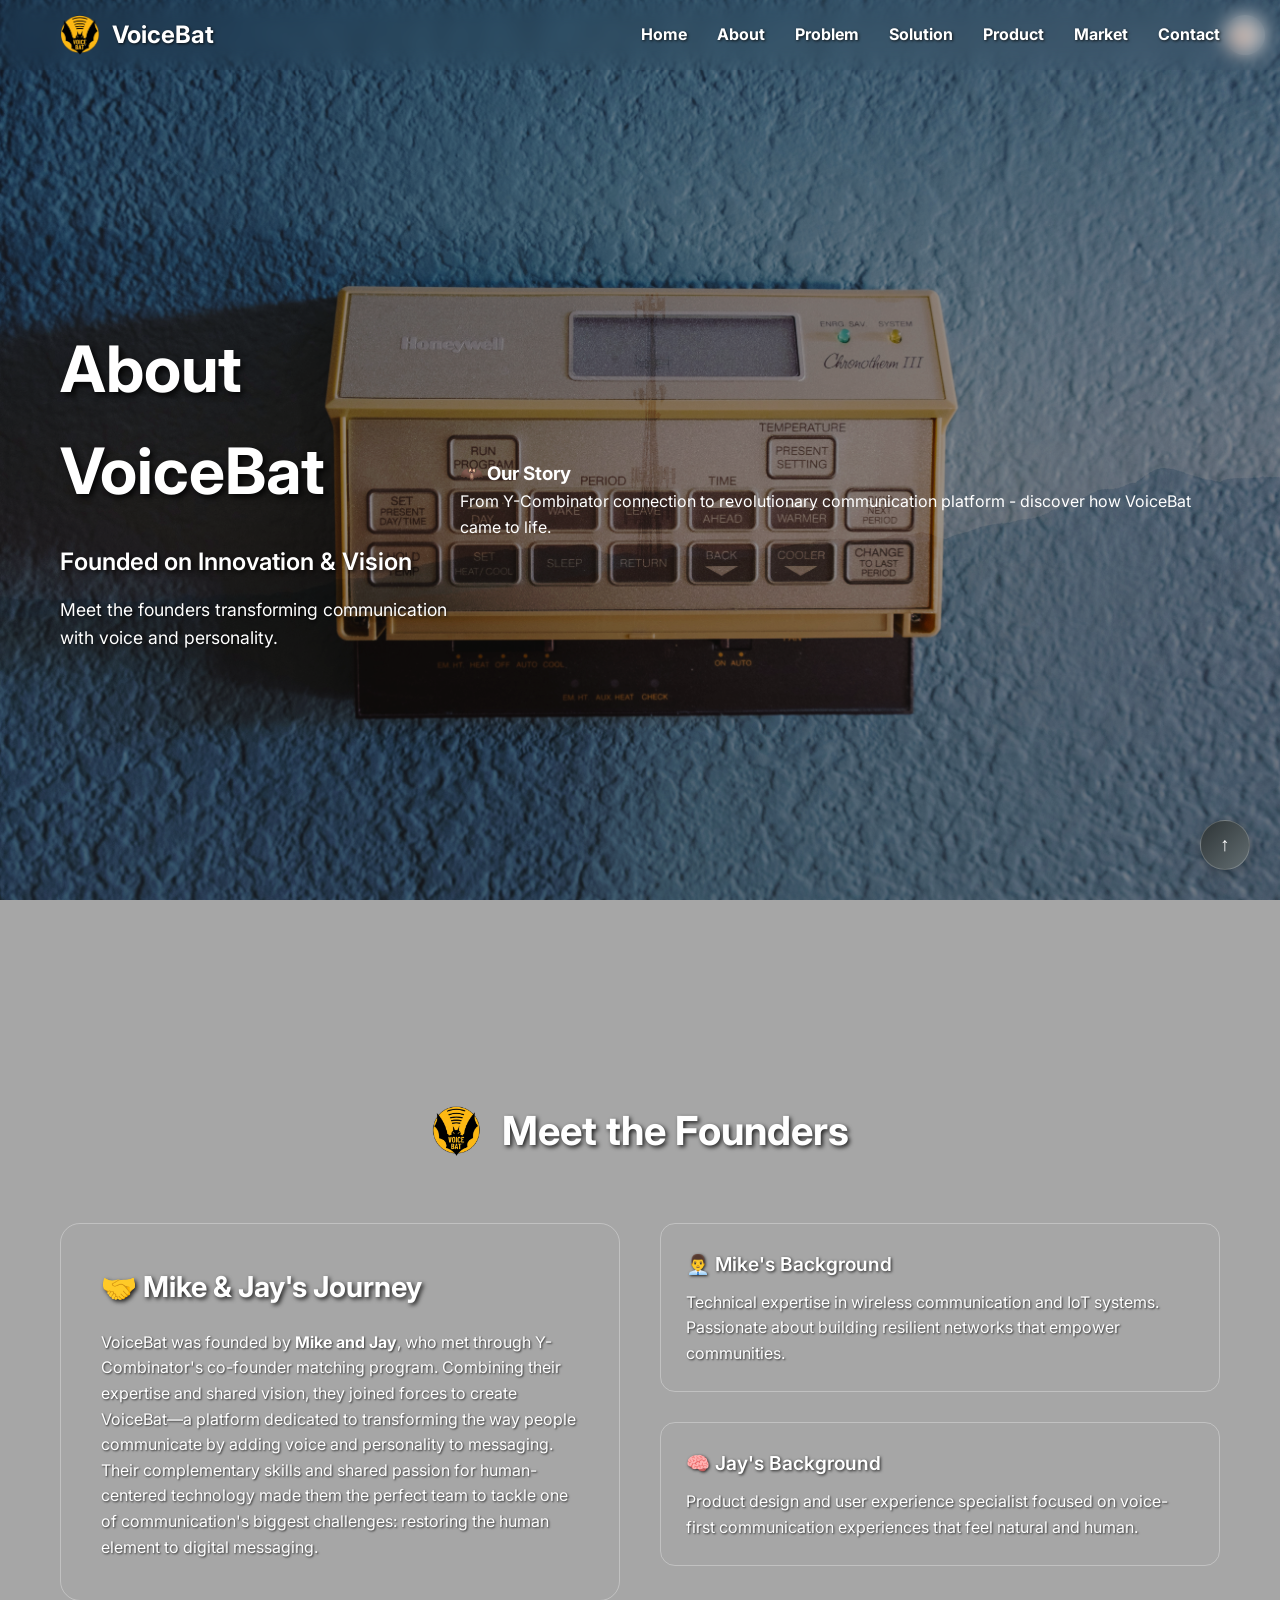
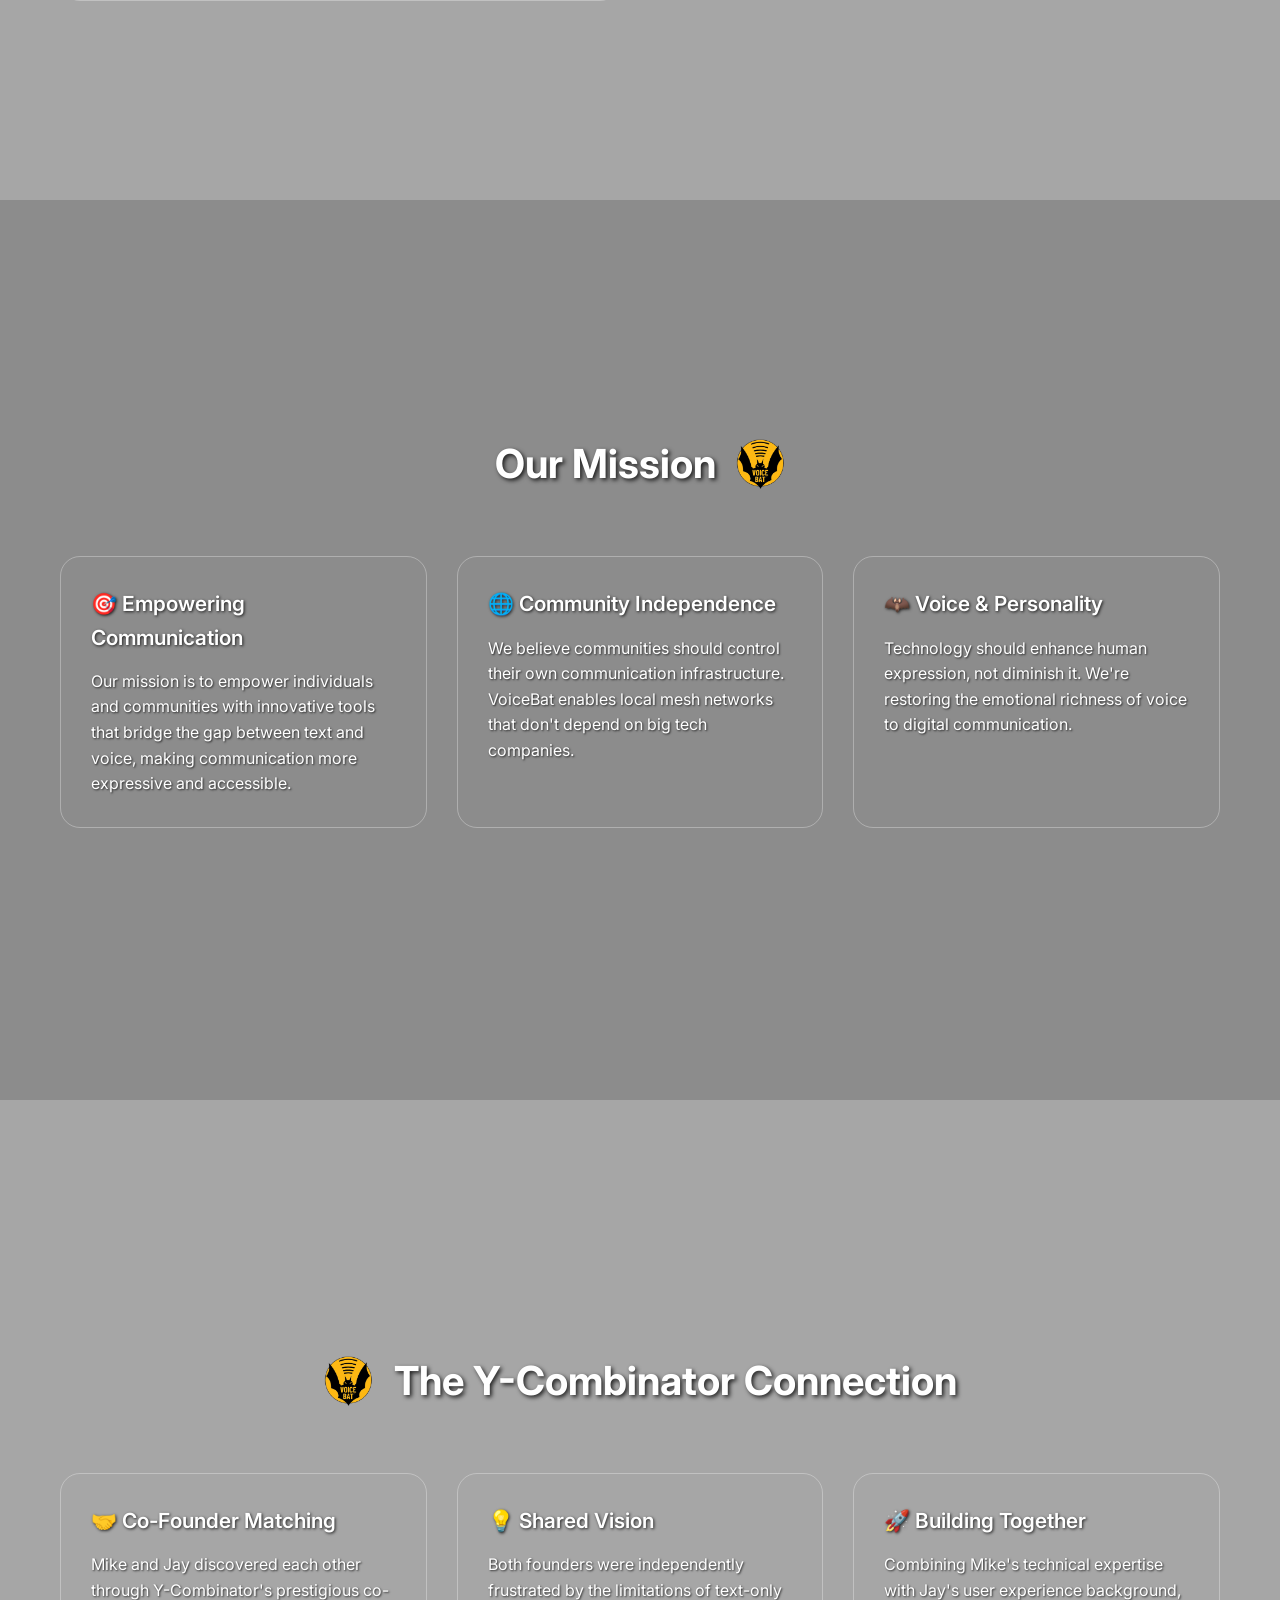
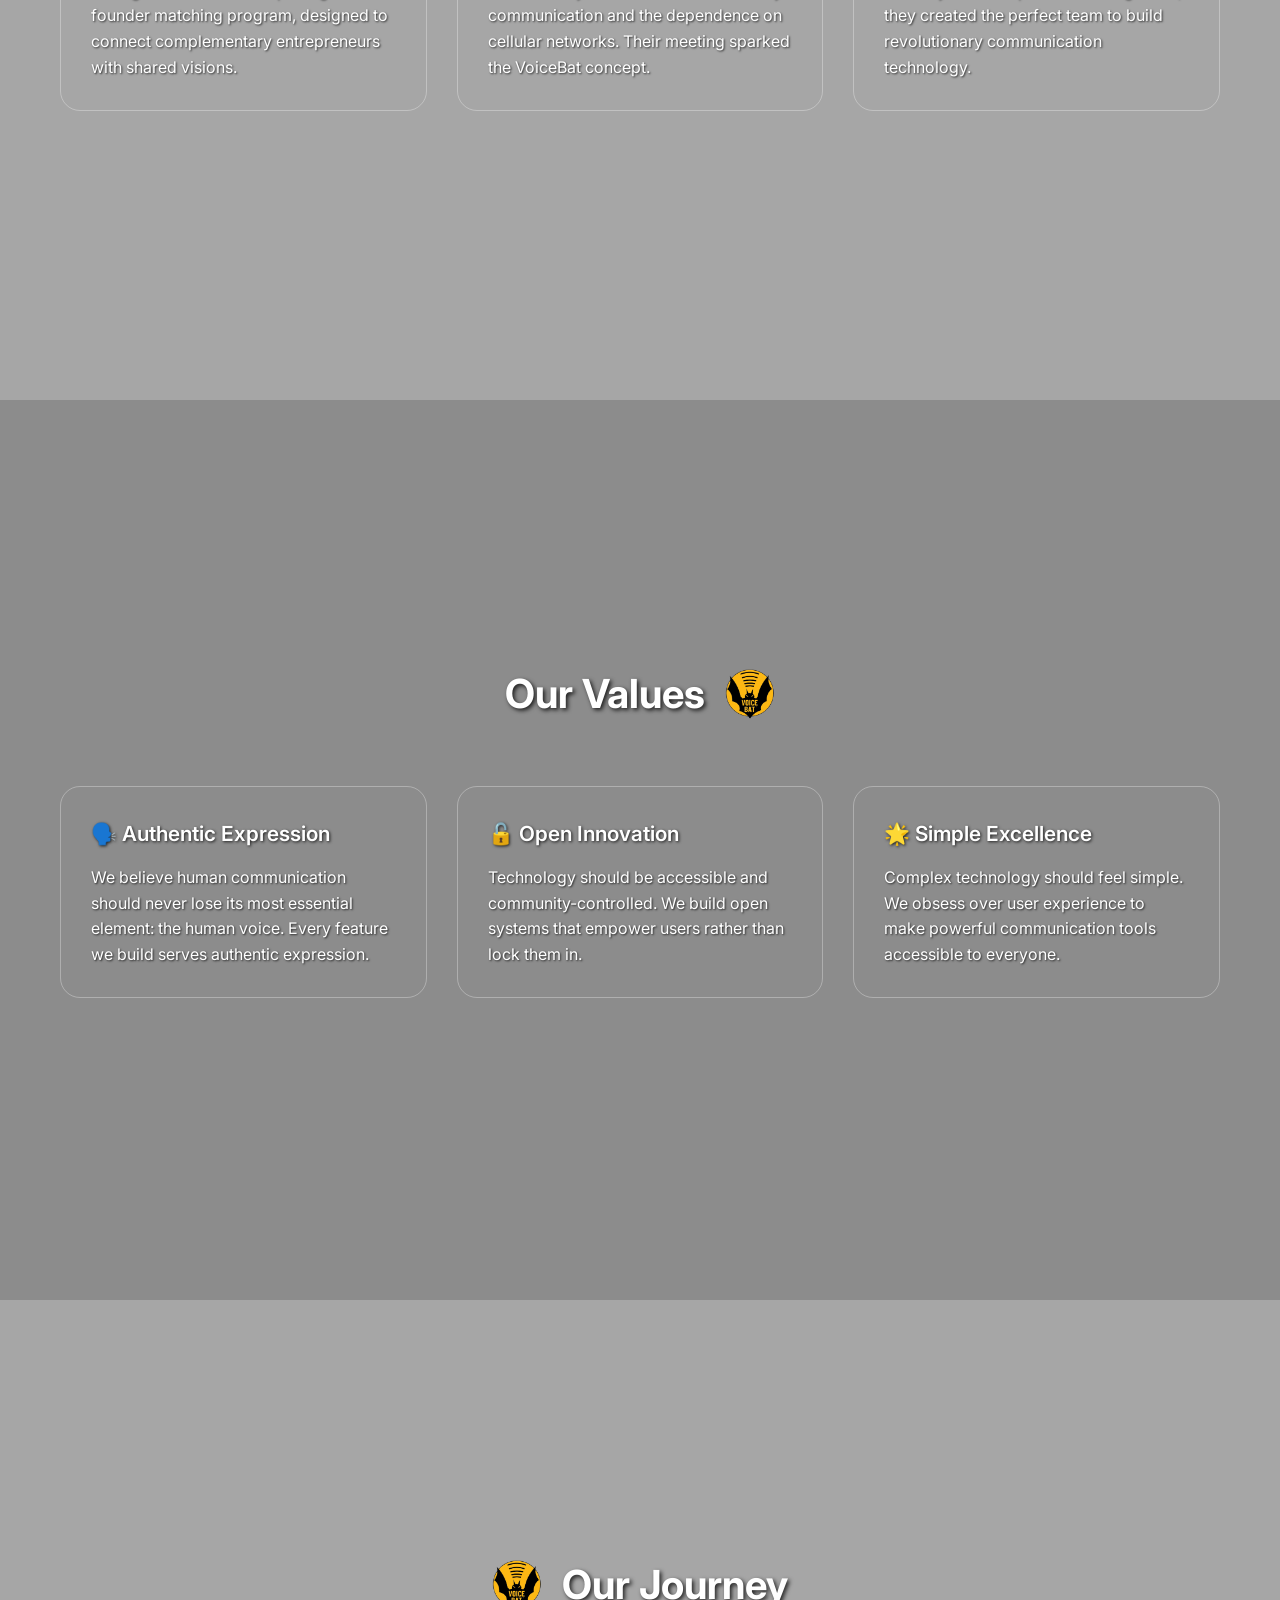
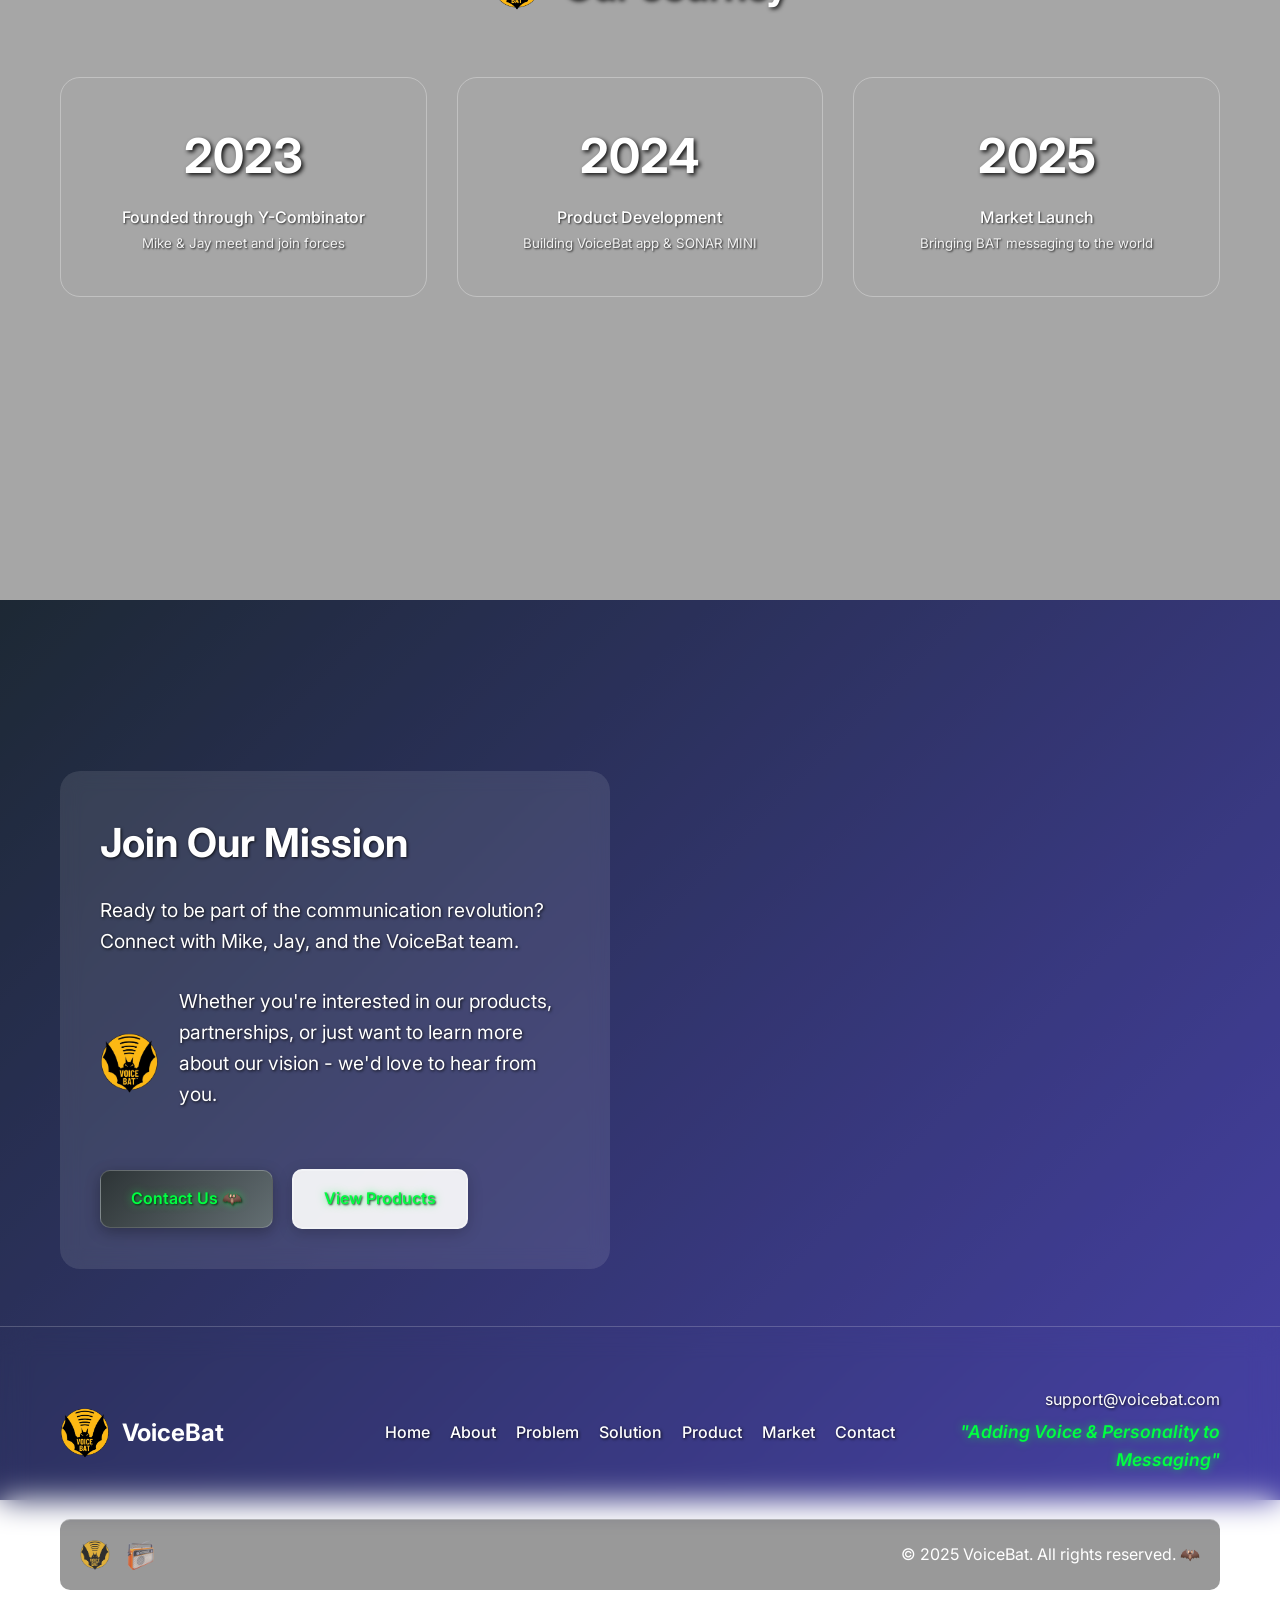
==== commit 71349ed4: "ja" ====
--- a/about.html
+++ b/about.html
@@ -64,8 +64,8 @@
     <!-- Founders Section -->
     <section class="section">
         <div class="section-dual-bg">
-            <div class="bg-underlayer" style="background-image: url('public/images/aerials/manhattan.jpg');"></div>
-            <div class="bg-overlay" style="background-image: url('public/images/radio/6.jpg');"></div>
+            <div class="bg-underlayer" style="background-image: url('public/images/f1.jpg');"></div>
+            <div class="bg-overlay" style="background-image: url('public/images/f2.jpg');"></div>
         </div>
         <div class="container">
             <div class="section-header">
@@ -102,8 +102,8 @@
                                 <img src="public/radio.png" alt="Radio" class="radio-icon">
                             </div>
                         </div>
-                        <h4>👨‍🔬 Jay's Background</h4>
-                        <p>User experience design and human-computer interaction specialist. Focused on making technology more expressive and accessible.</p>
+                        <h4>🧠 Jay's Background</h4>
+                        <p>Product design and user experience specialist focused on voice-first communication experiences that feel natural and human.</p>
                     </div>
                 </div>
             </div>
--- a/styles.css
+++ b/styles.css
@@ -971,6 +971,11 @@
         text-shadow: 0 0 10px rgba(0, 255, 65, 0.8) !important;
     }
     
+    /* Fix navbar overlap on tablet */
+    .hero {
+        padding: 120px 20px 0px;
+    }
+    
     .hero-content {
         padding: 0 20px;
     }
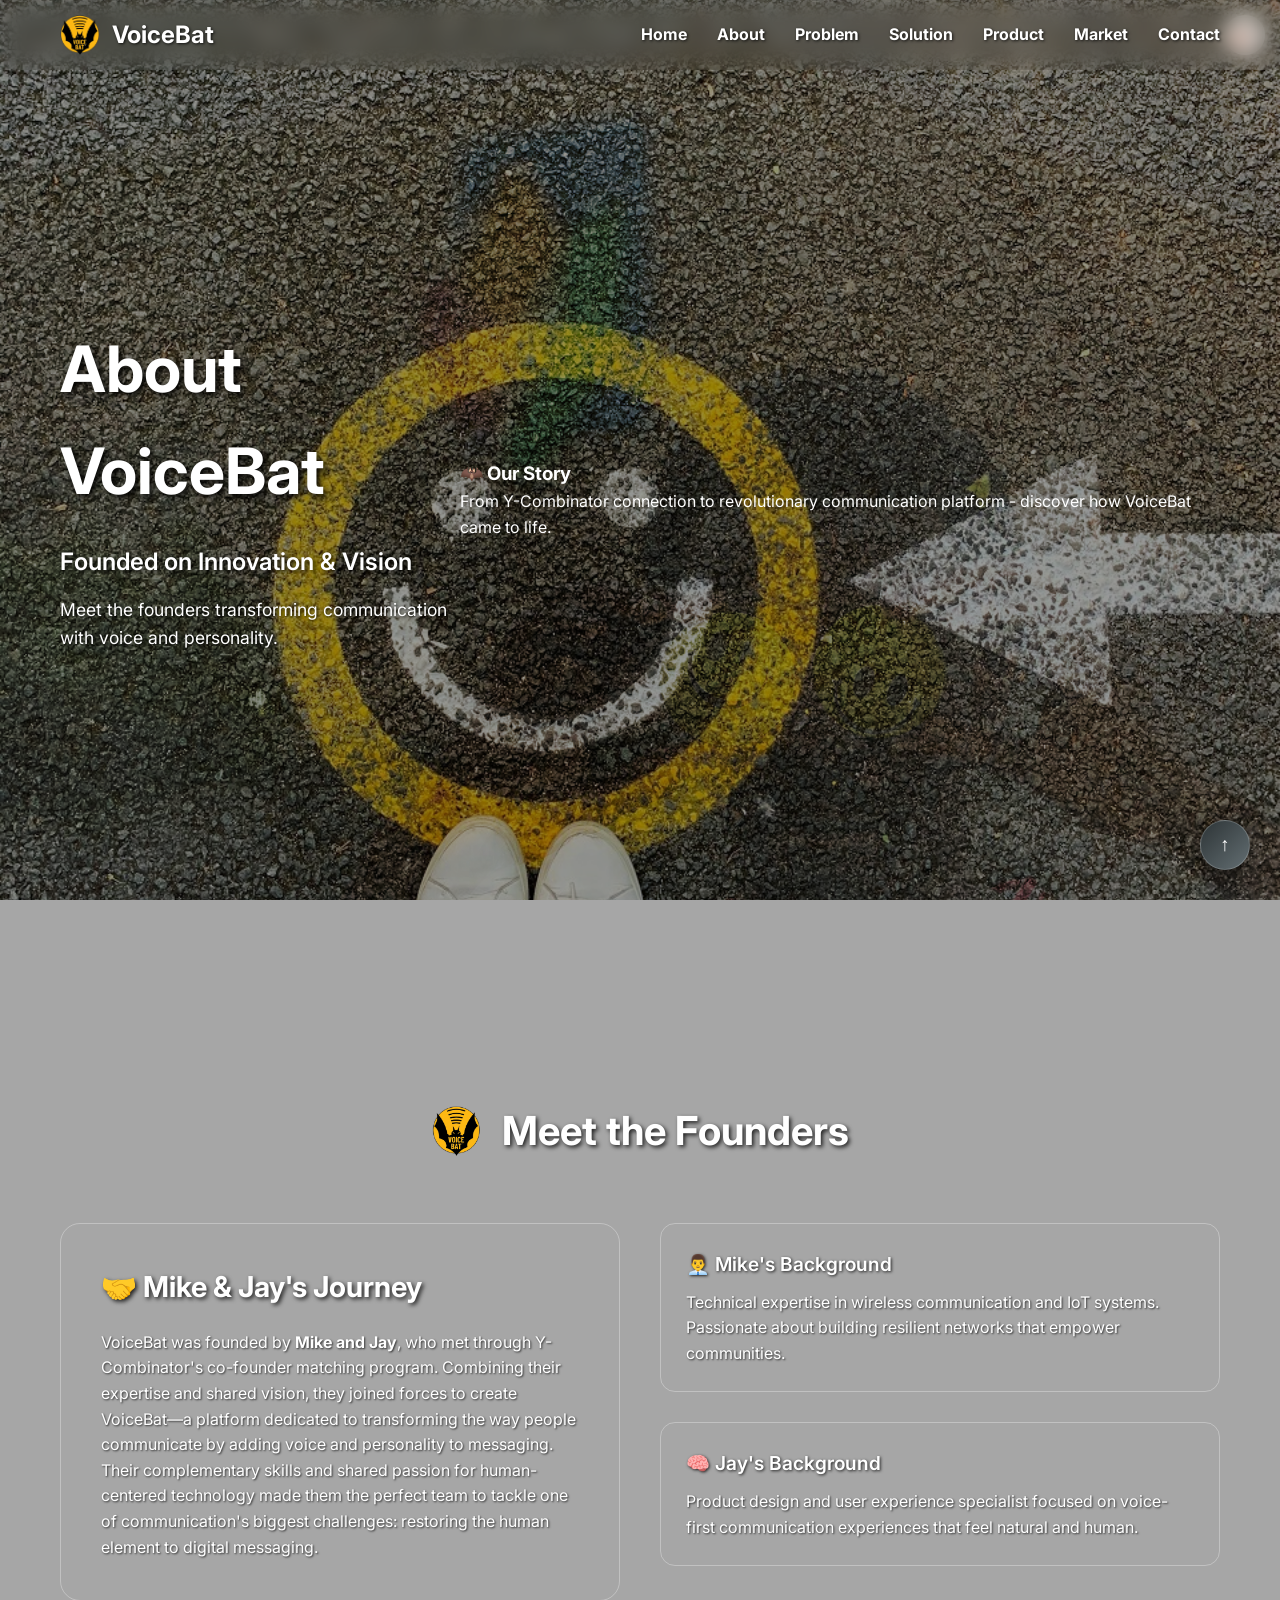
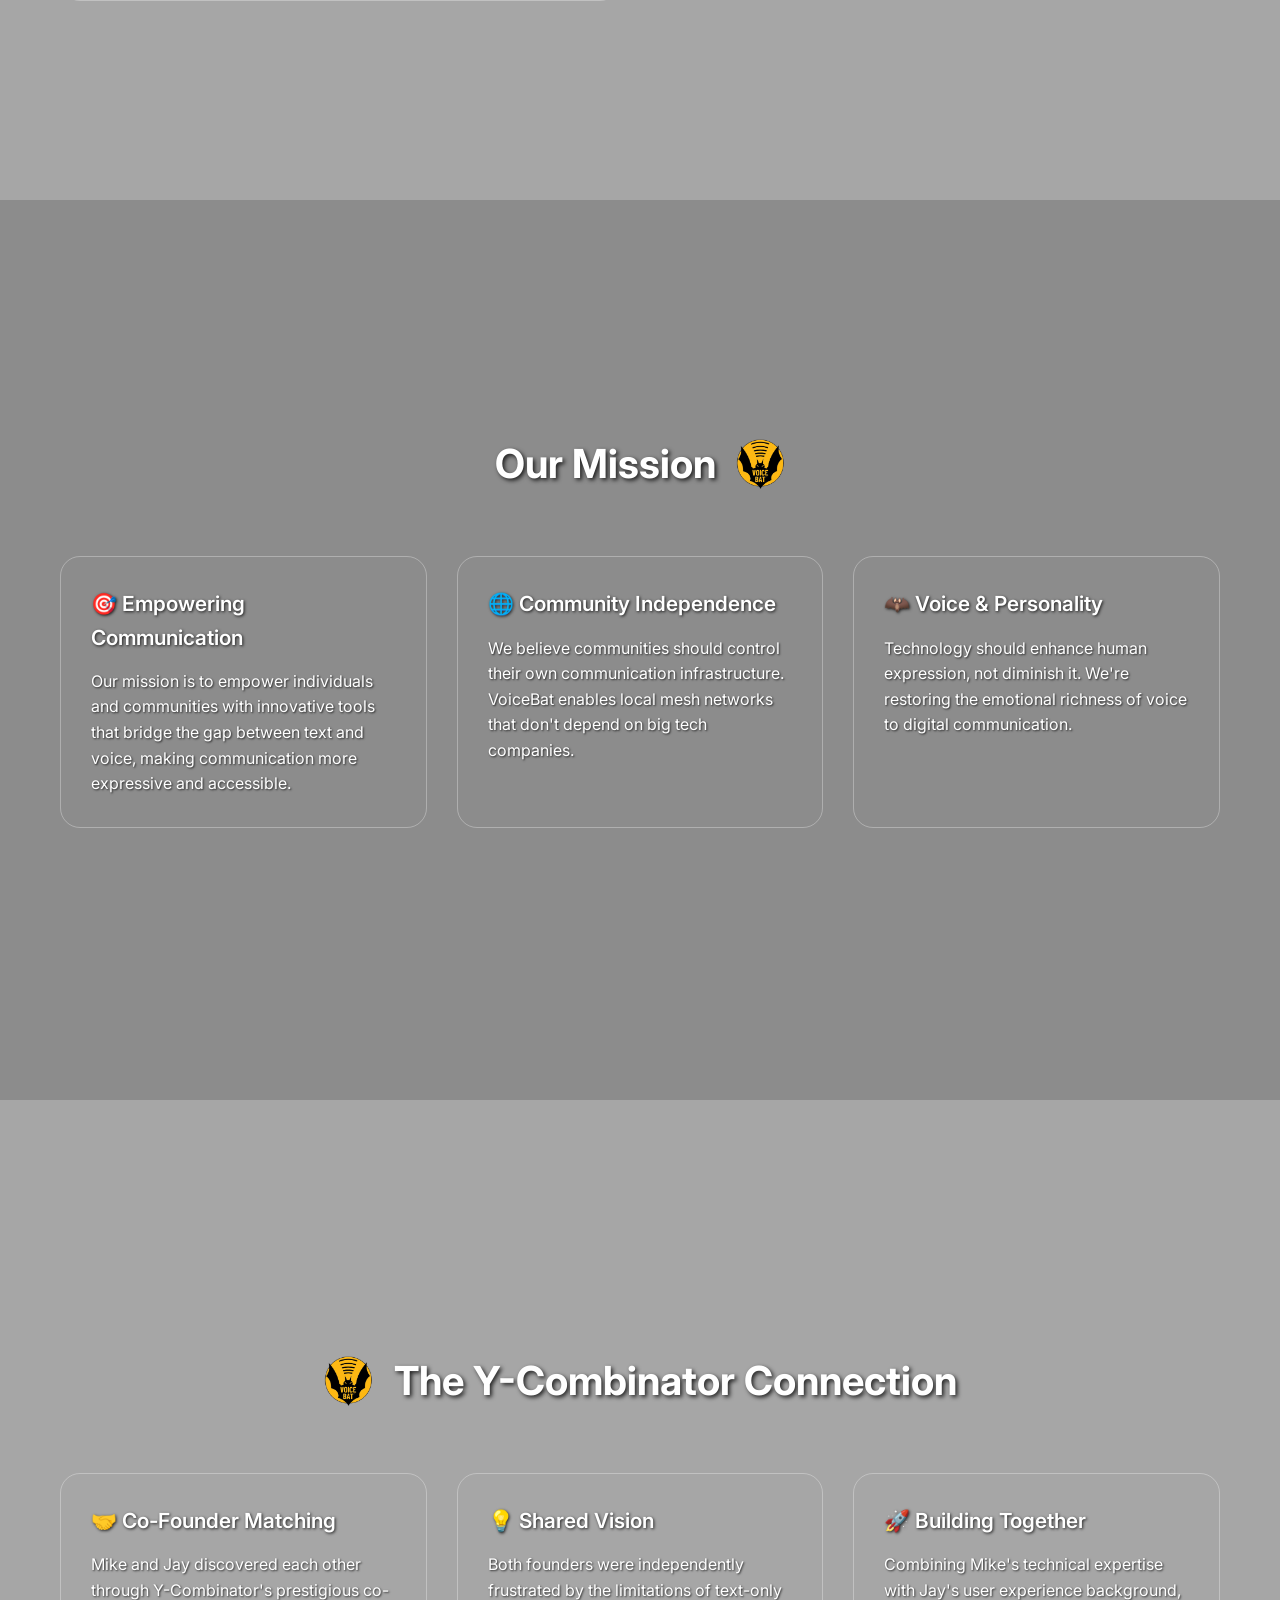
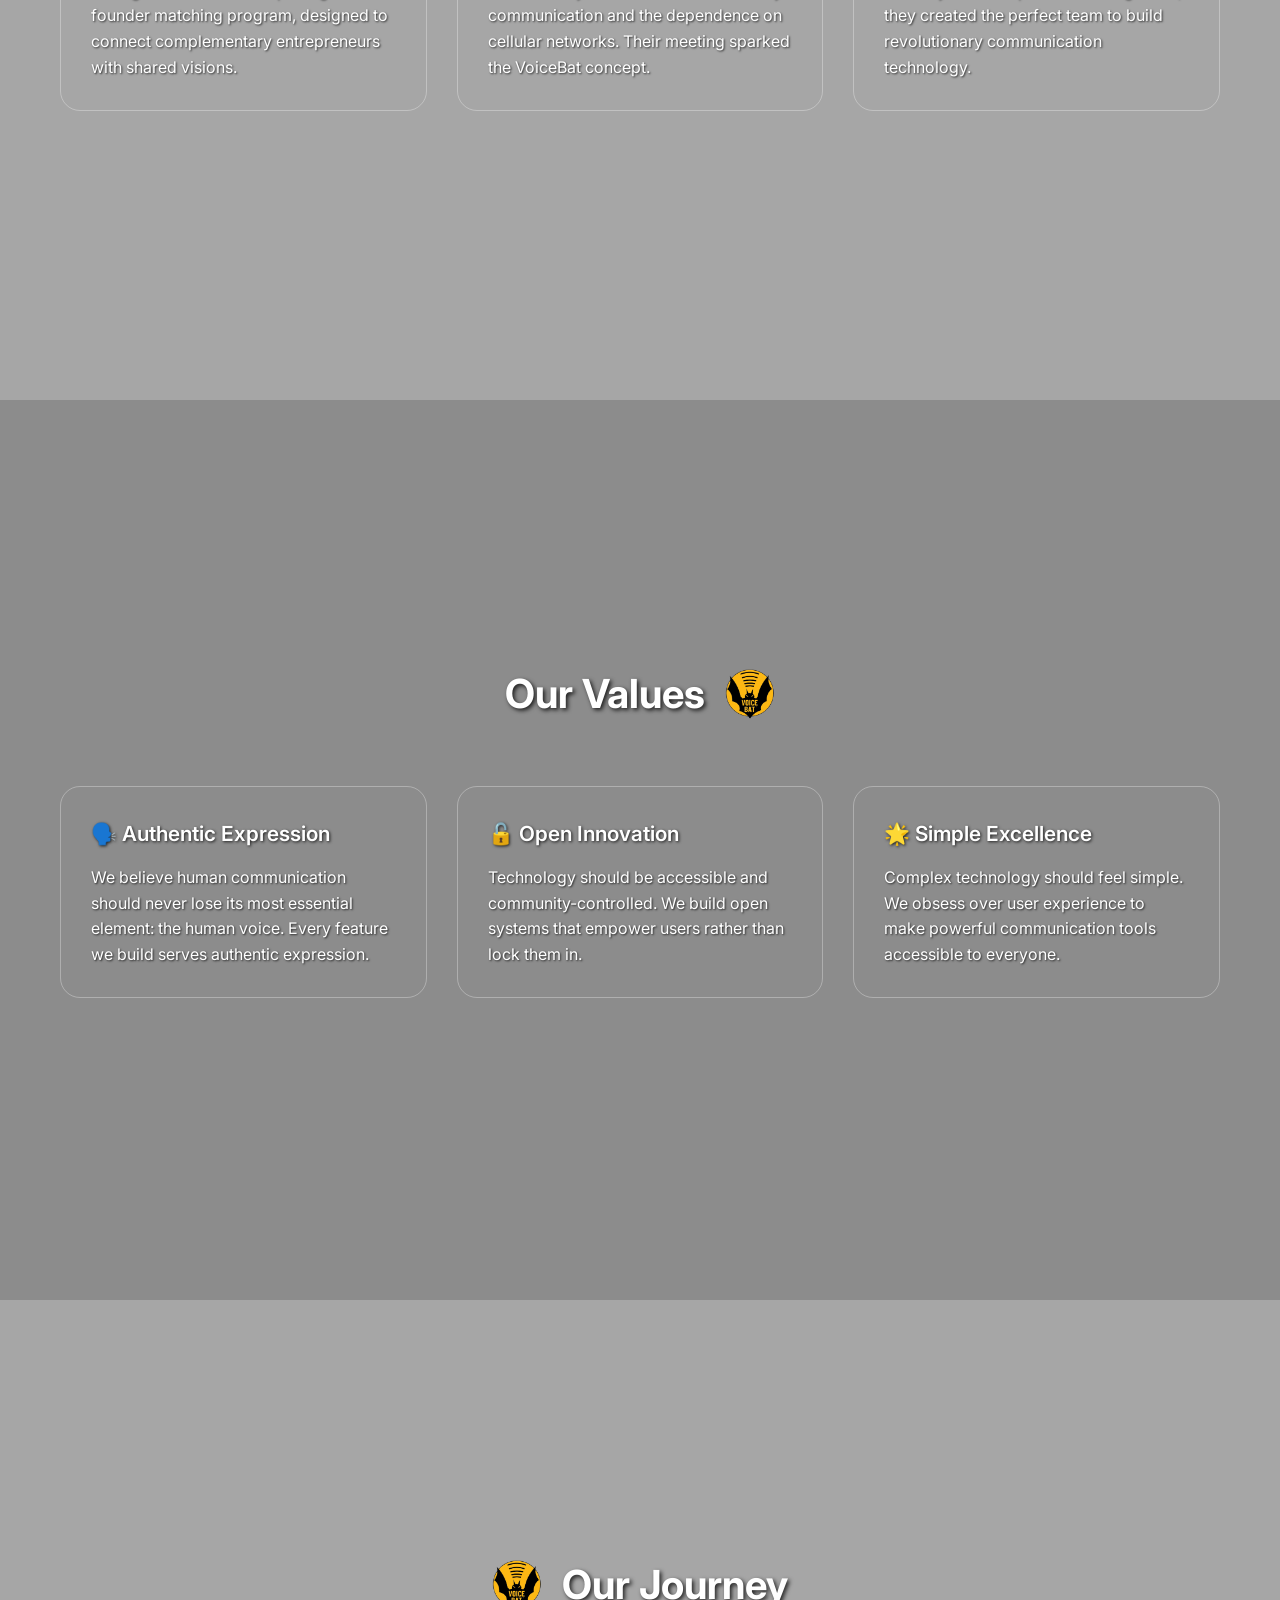
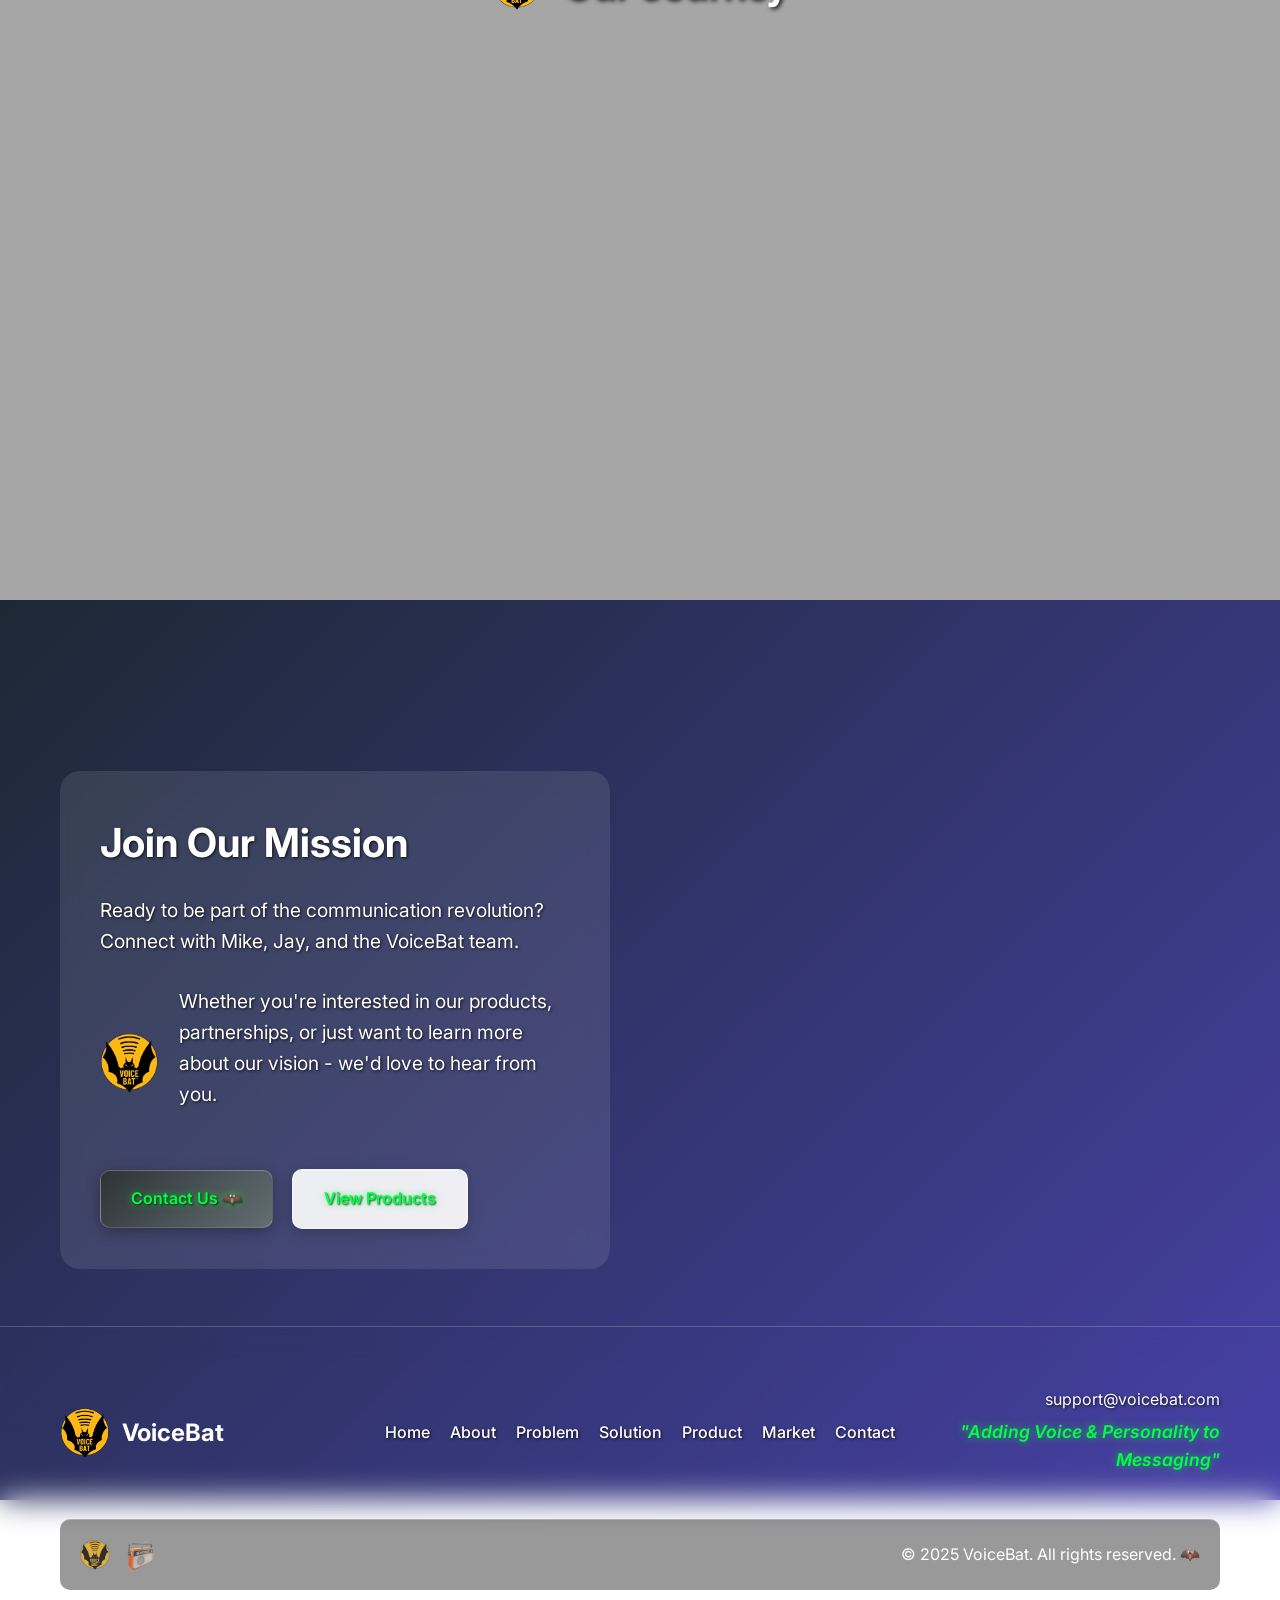
==== commit 8fb7e47a: "ja" ====
--- a/about.html
+++ b/about.html
@@ -38,8 +38,8 @@
     <!-- Hero Section -->
     <section class="hero">
         <div class="hero-dual-bg">
-            <div class="bg-underlayer" style="background-image: url('public/images/radio/17.jpg');"></div>
-            <div class="bg-overlay" style="background-image: url('public/images/new/18.jpg');"></div>
+            <div class="bg-underlayer" style="background-image: url('public/images/new2/emoji4.jpg');"></div>
+            <div class="bg-overlay" style="background-image: url('public/images/new2/emoji10.jpg');"></div>
         </div>
         <div class="hero-bg-image">
             <div class="radio-overlay" data-link="contact.html">
@@ -64,8 +64,8 @@
     <!-- Founders Section -->
     <section class="section">
         <div class="section-dual-bg">
-            <div class="bg-underlayer" style="background-image: url('public/images/f1.jpg');"></div>
-            <div class="bg-overlay" style="background-image: url('public/images/f2.jpg');"></div>
+            <div class="bg-underlayer" style="background-image: url('public/images/new2/bat2.jpg');"></div>
+            <div class="bg-overlay" style="background-image: url('public/images/new2/bat3.jpg');"></div>
         </div>
         <div class="container">
             <div class="section-header">
@@ -205,8 +205,8 @@
     <!-- Company Values -->
     <section class="section alt-bg">
         <div class="section-dual-bg">
-            <div class="bg-underlayer" style="background-image: url('public/images/radio/24.jpg');"></div>
-            <div class="bg-overlay" style="background-image: url('public/images/radio/15.jpg');"></div>
+            <div class="bg-underlayer" style="background-image: url('public/images/new2/emoji2.jpg');"></div>
+            <div class="bg-overlay" style="background-image: url('public/images/new2/dog3.jpg');"></div>
         </div>
         <div class="container">
             <div class="section-header">
@@ -252,7 +252,7 @@
     <section class="section">
         <div class="section-dual-bg">
             <div class="bg-underlayer" style="background-image: url('public/images/radio/20.jpg');"></div>
-            <div class="bg-overlay" style="background-image: url('public/images/aerials/western_australia.jpg');"></div>
+            <div class="bg-overlay" style="background-image: url('public/images/new2/misc5.jpg');"></div>
         </div>
         <div class="container">
             <div class="section-header">
@@ -301,7 +301,7 @@
     <section class="section contact-section">
         <div class="section-dual-bg">
             <div class="bg-underlayer" style="background-image: url('public/images/new/23.jpg');"></div>
-            <div class="bg-overlay" style="background-image: url('public/images/radio/21.jpg');"></div>
+            <div class="bg-overlay" style="background-image: url('public/images/new2/emoji9.jpg');"></div>
         </div>
         <div class="container">
             <div class="contact-content">
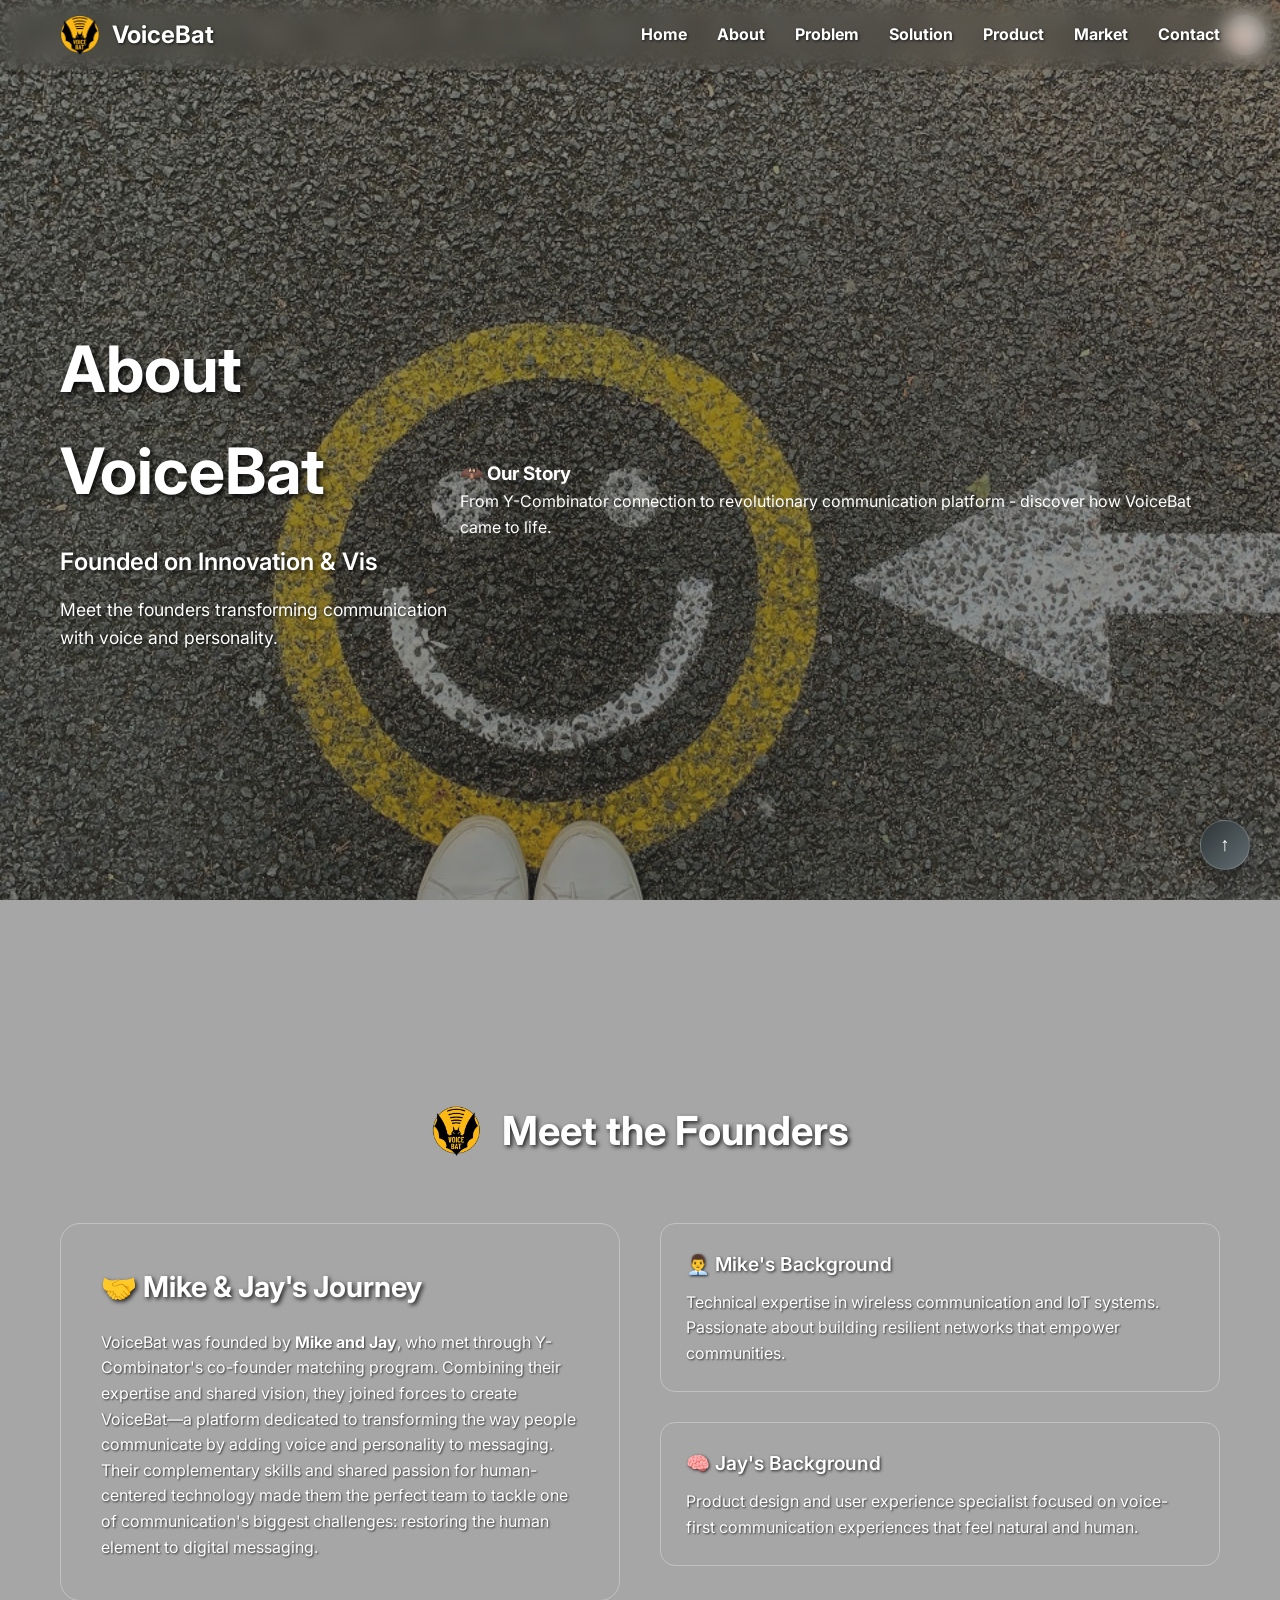
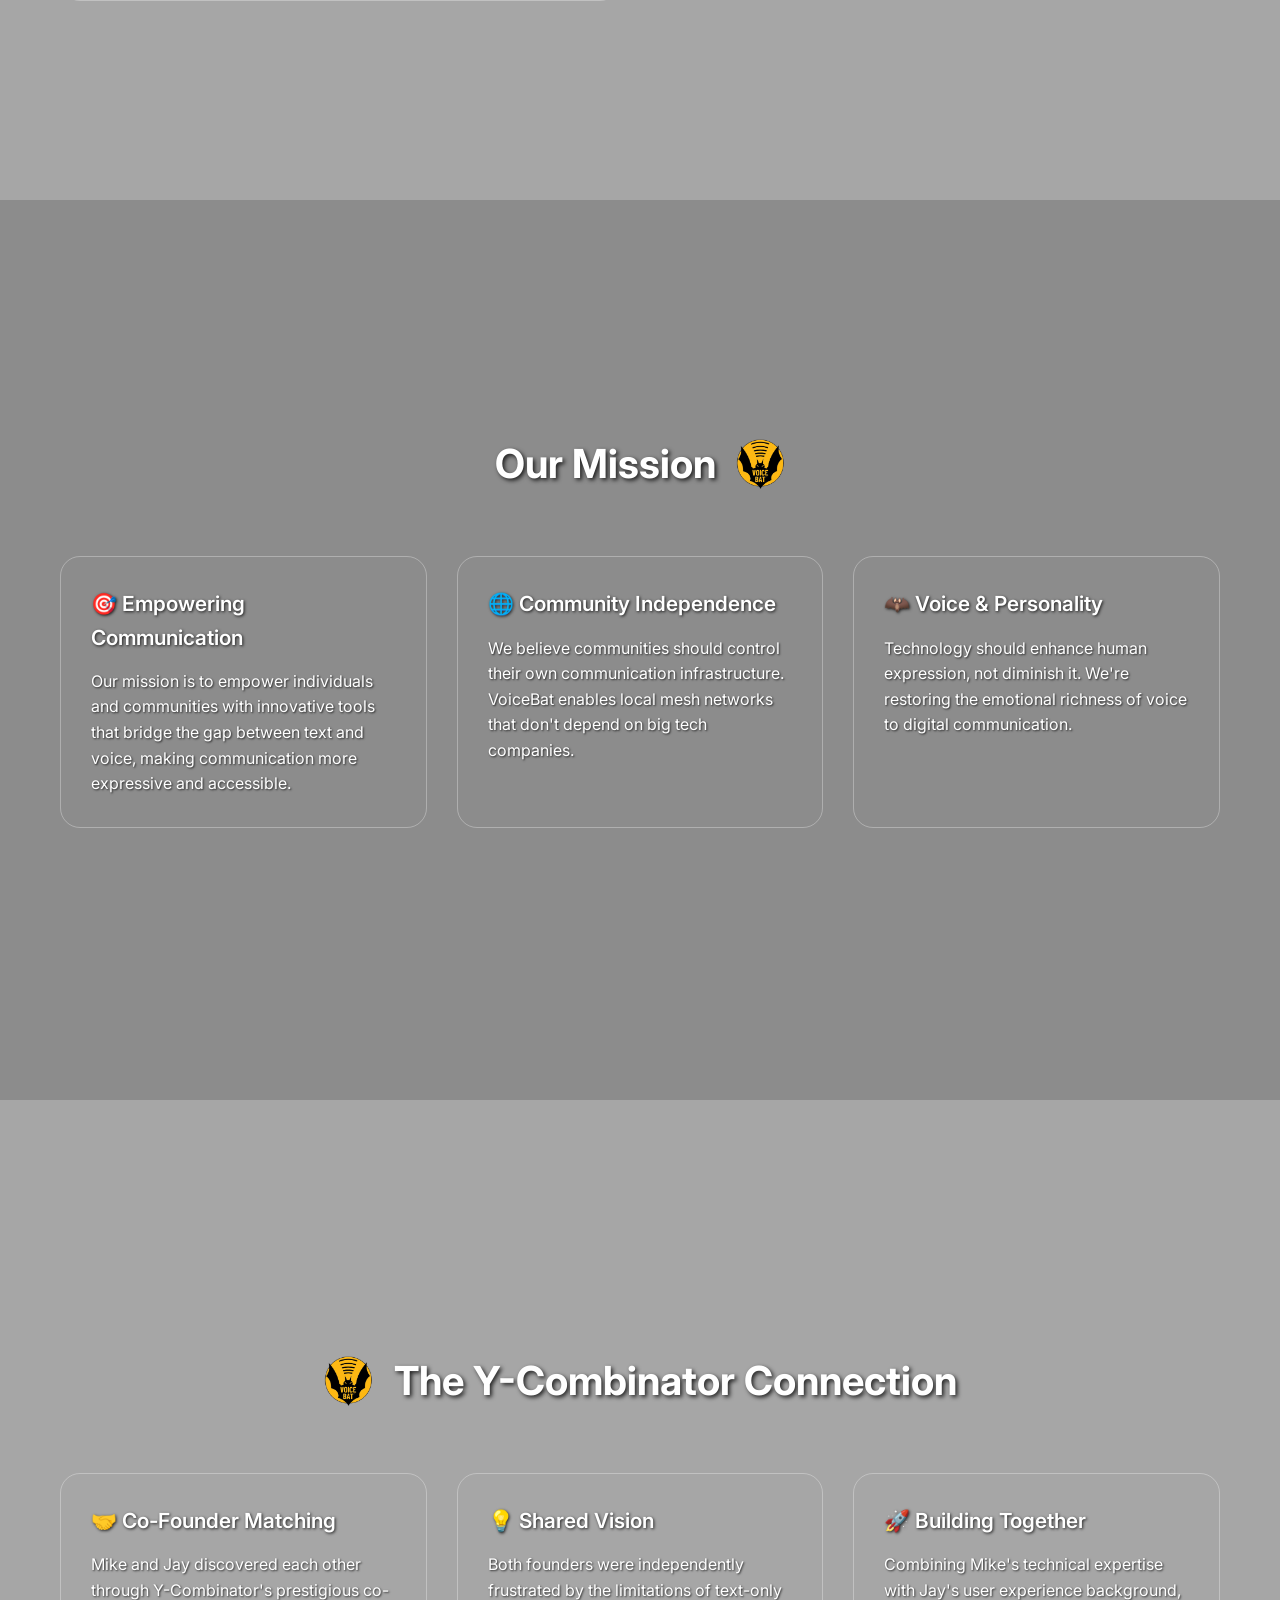
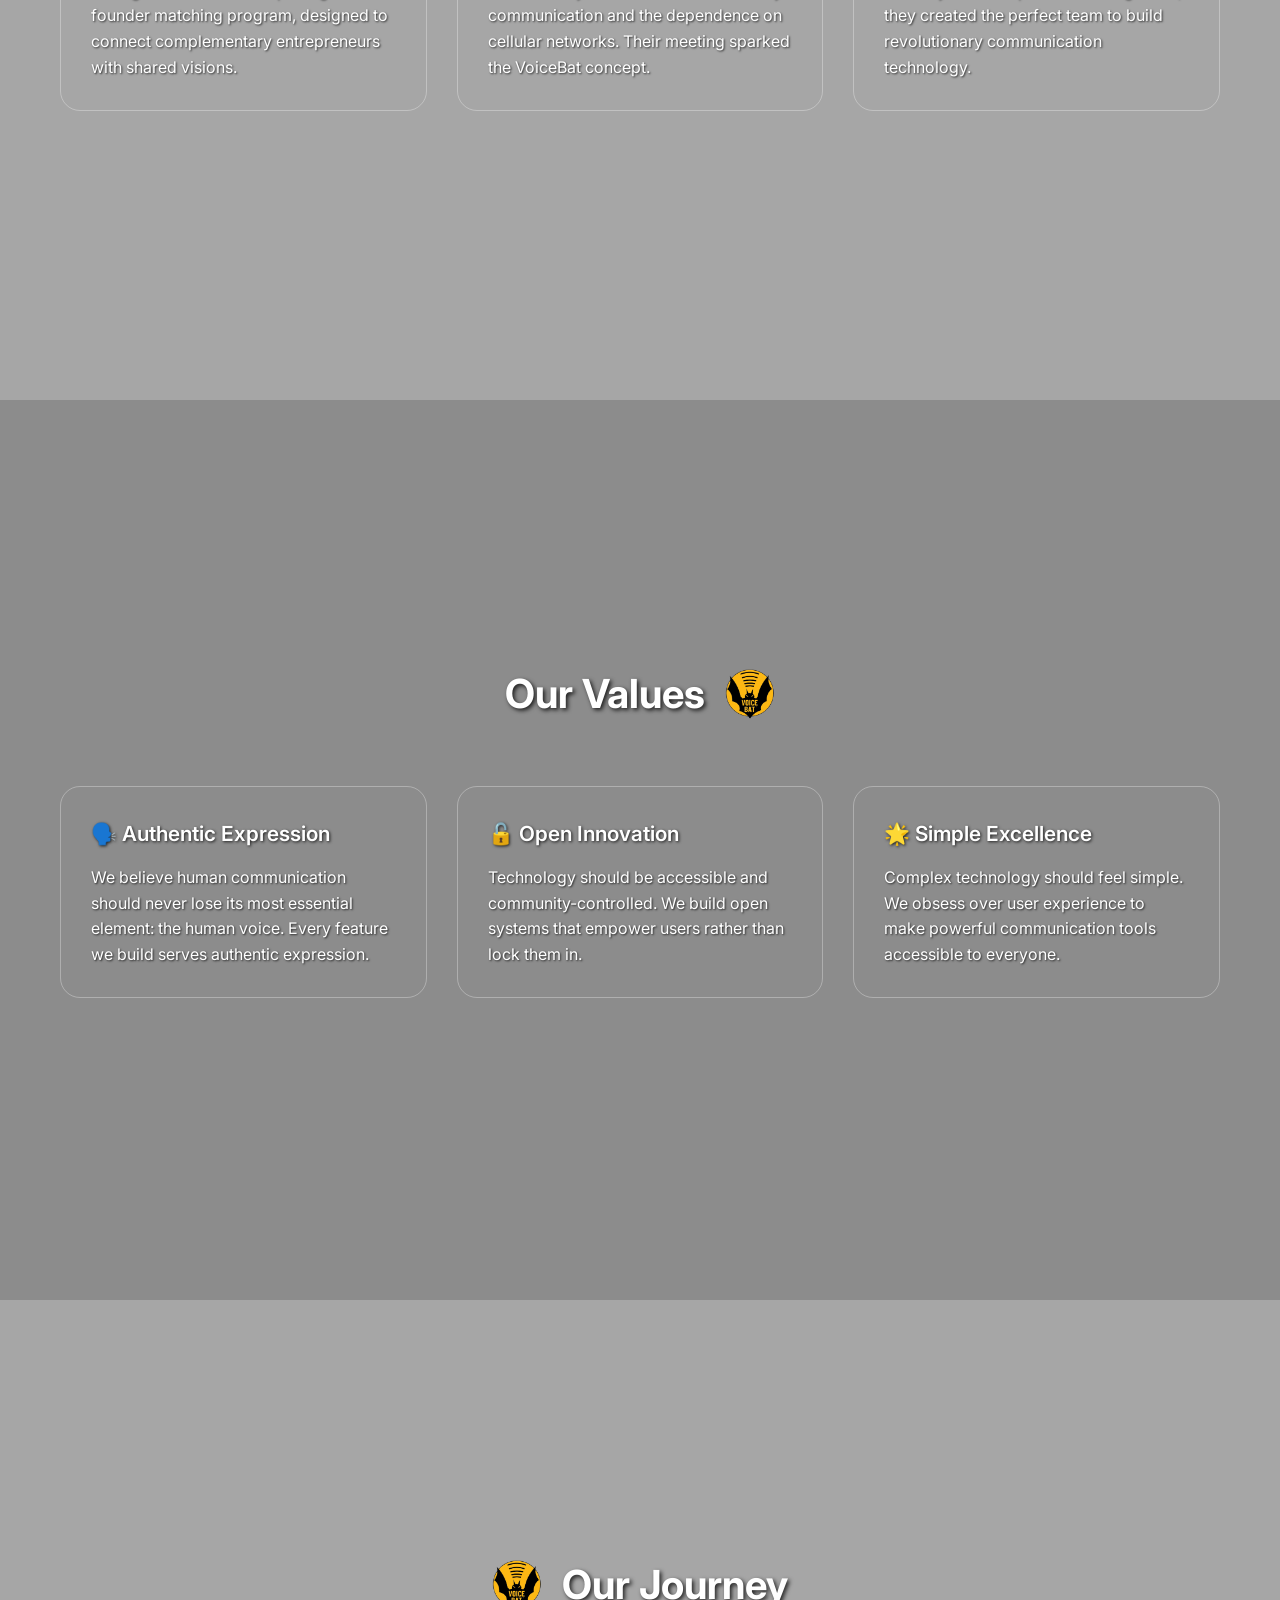
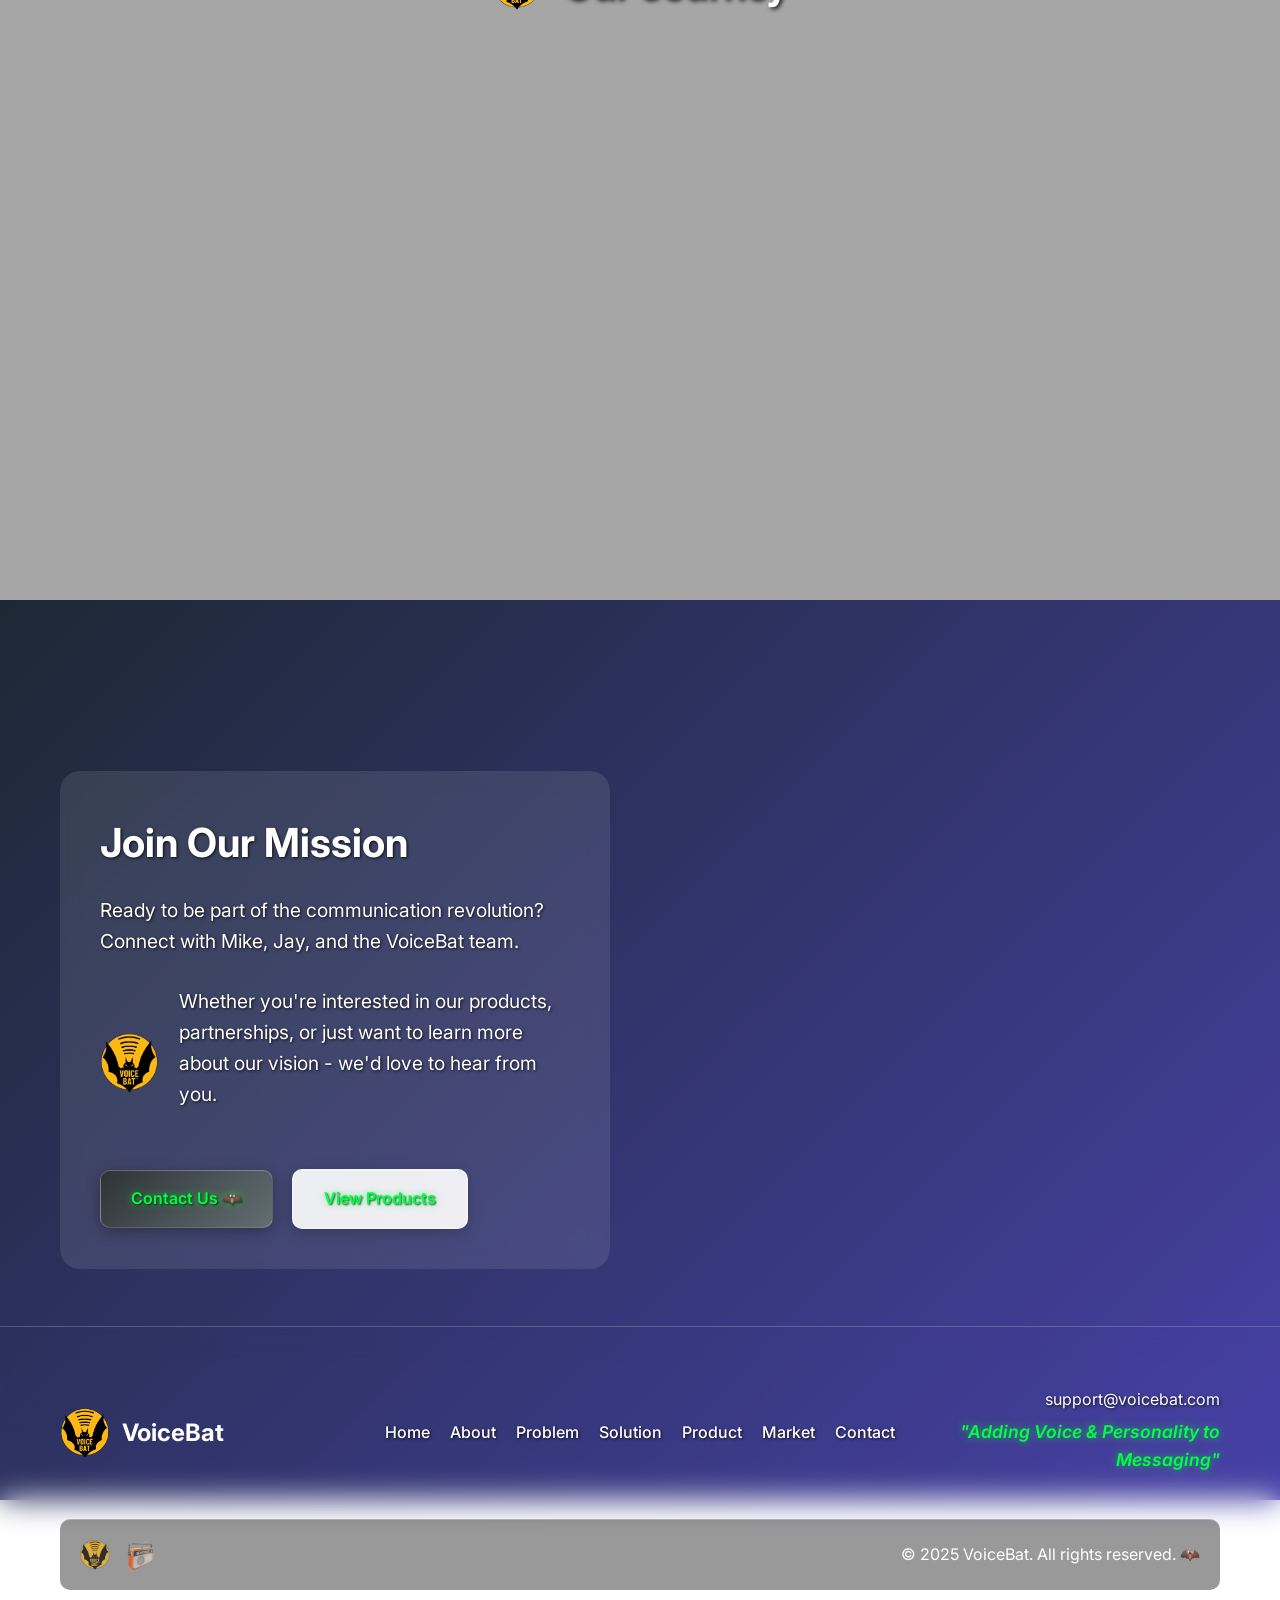
==== commit ecf7a9c9: "ja" ====
--- a/about.html
+++ b/about.html
@@ -64,8 +64,8 @@
     <!-- Founders Section -->
     <section class="section">
         <div class="section-dual-bg">
-            <div class="bg-underlayer" style="background-image: url('public/images/new2/bat2.jpg');"></div>
-            <div class="bg-overlay" style="background-image: url('public/images/new2/bat3.jpg');"></div>
+            <div class="bg-underlayer" style="background-image: url('public/images/new2/dog2.jpg');"></div>
+            <div class="bg-overlay" style="background-image: url('public/images/new2/bat2.jpg');"></div>
         </div>
         <div class="container">
             <div class="section-header">
@@ -113,8 +113,8 @@
     <!-- Mission Section -->
     <section class="section alt-bg">
         <div class="section-dual-bg">
-            <div class="bg-underlayer" style="background-image: url('public/images/radio/15.jpg');"></div>
-            <div class="bg-overlay" style="background-image: url('public/images/radio/21.jpg');"></div>
+            <div class="bg-underlayer" style="background-image: url('public/images/new2/rocket.jpg');"></div>
+            <div class="bg-overlay" style="background-image: url('public/images/new2/emoji4.jpg');"></div>
         </div>
         <div class="container">
             <div class="section-header">
--- a/styles.css
+++ b/styles.css
@@ -234,6 +234,8 @@
     background-size: cover;
     background-position: center;
     background-attachment: fixed;
+    opacity: 0.8;
+    mix-blend-mode: overlay;
     z-index: 1;
 }
 
@@ -246,9 +248,9 @@
     background-size: cover;
     background-position: center;
     background-attachment: fixed;
-    opacity: 0.3;
+    opacity: 0.6;
     mix-blend-mode: overlay;
-    filter: invert(0.1) contrast(1.2);
+    filter: invert(0.5) contrast(1.2);
     z-index: 2;
 }
 
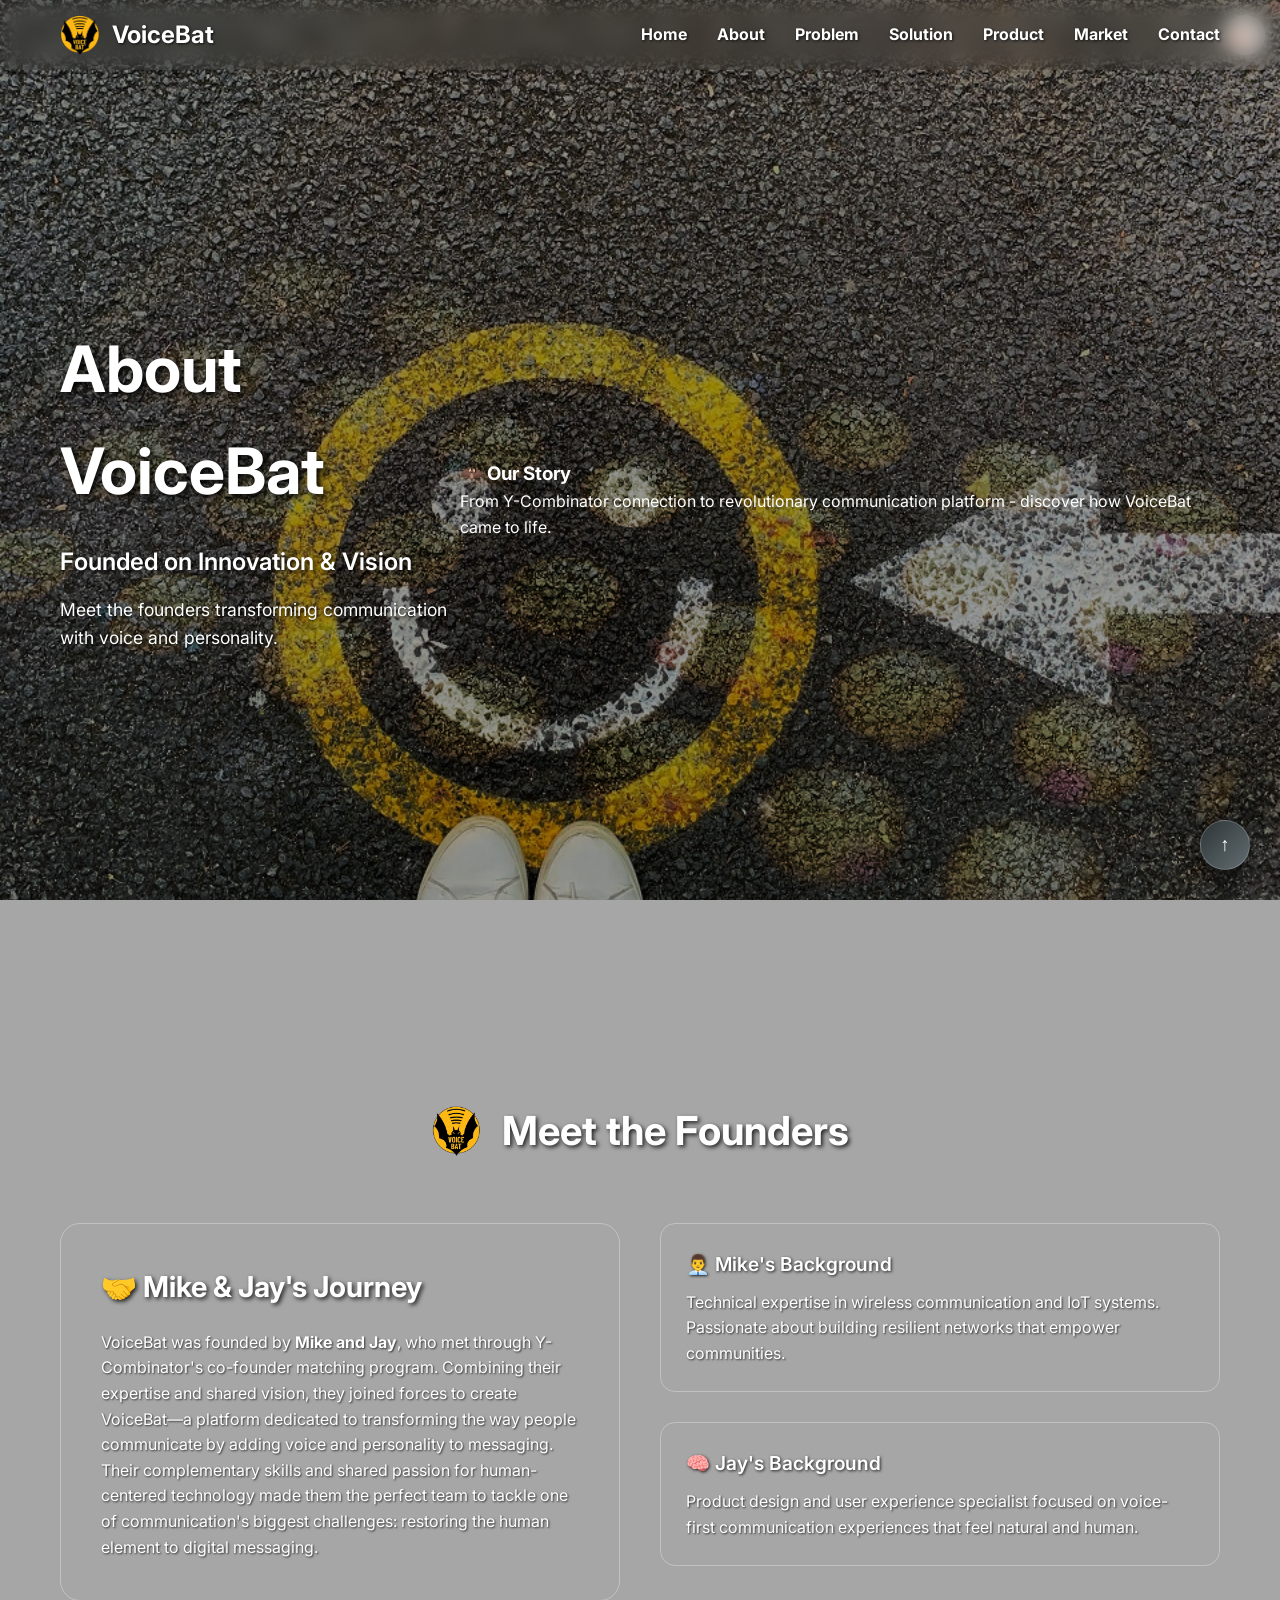
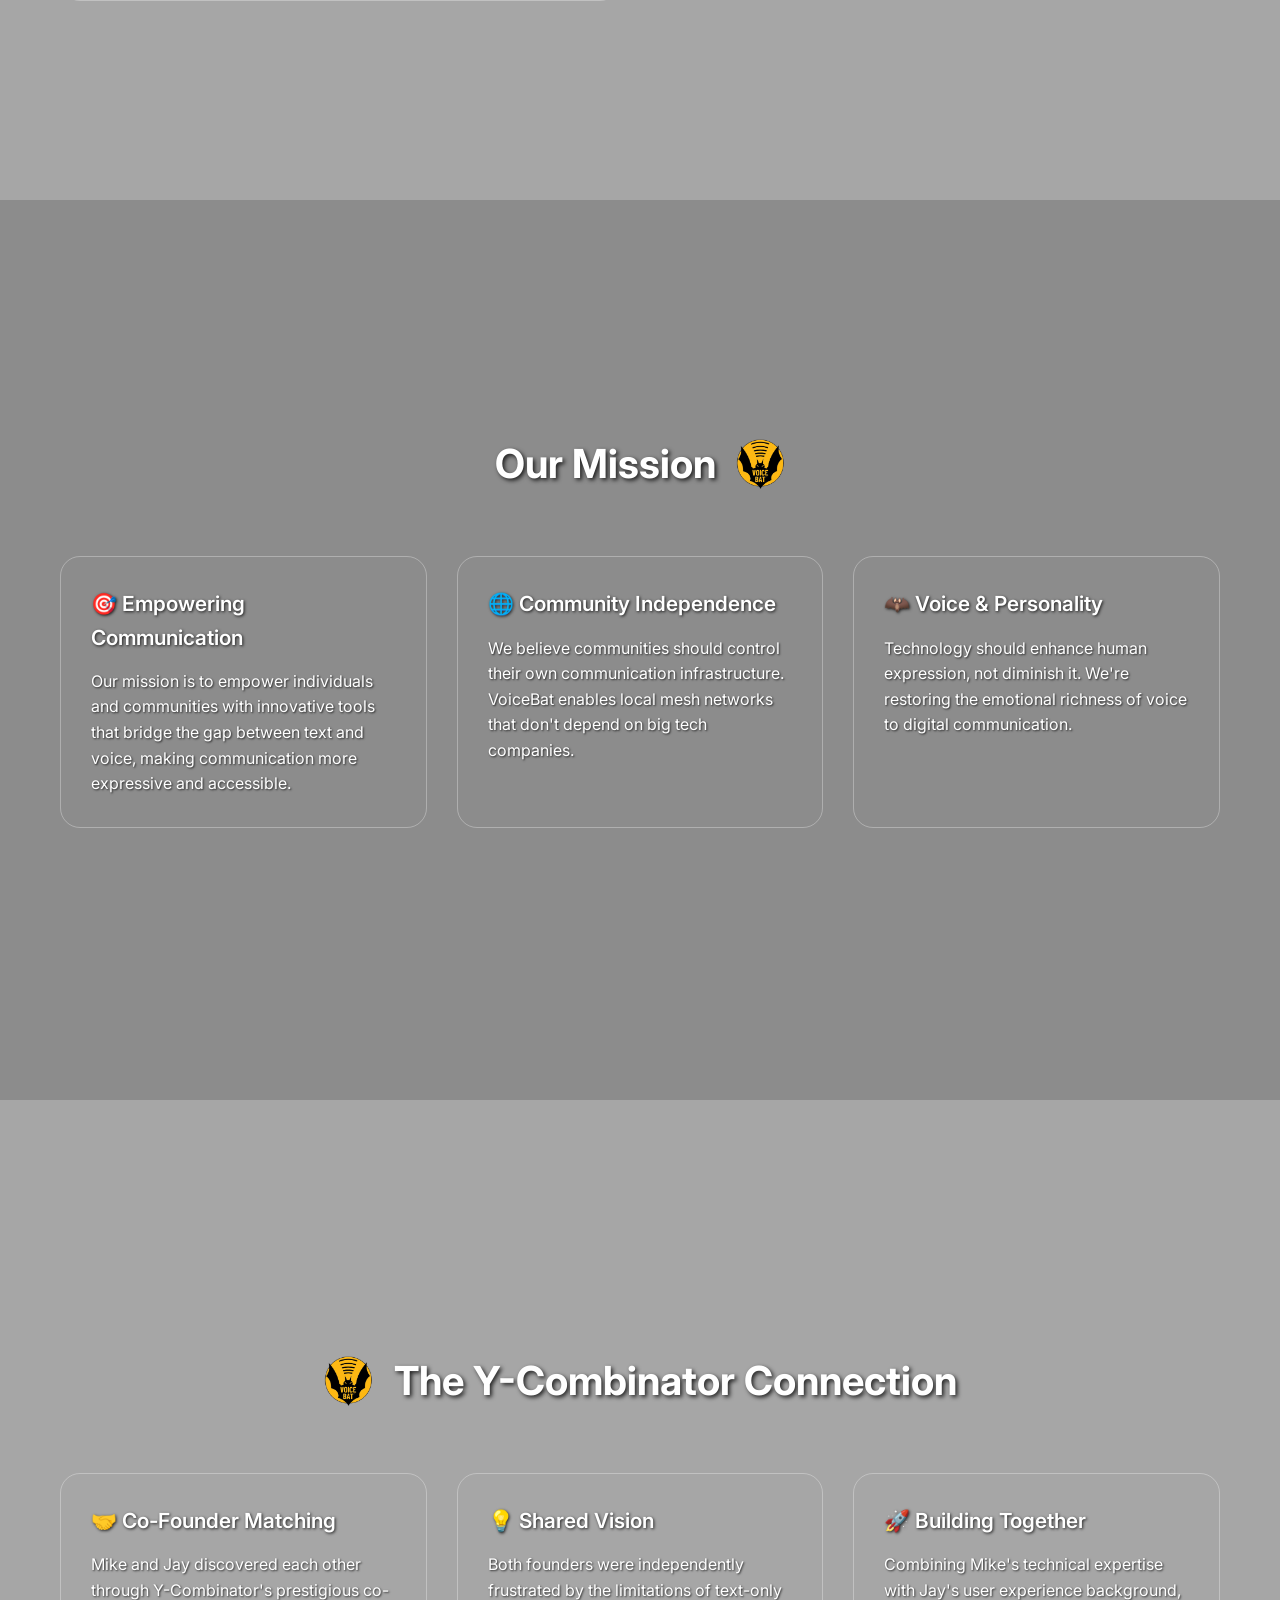
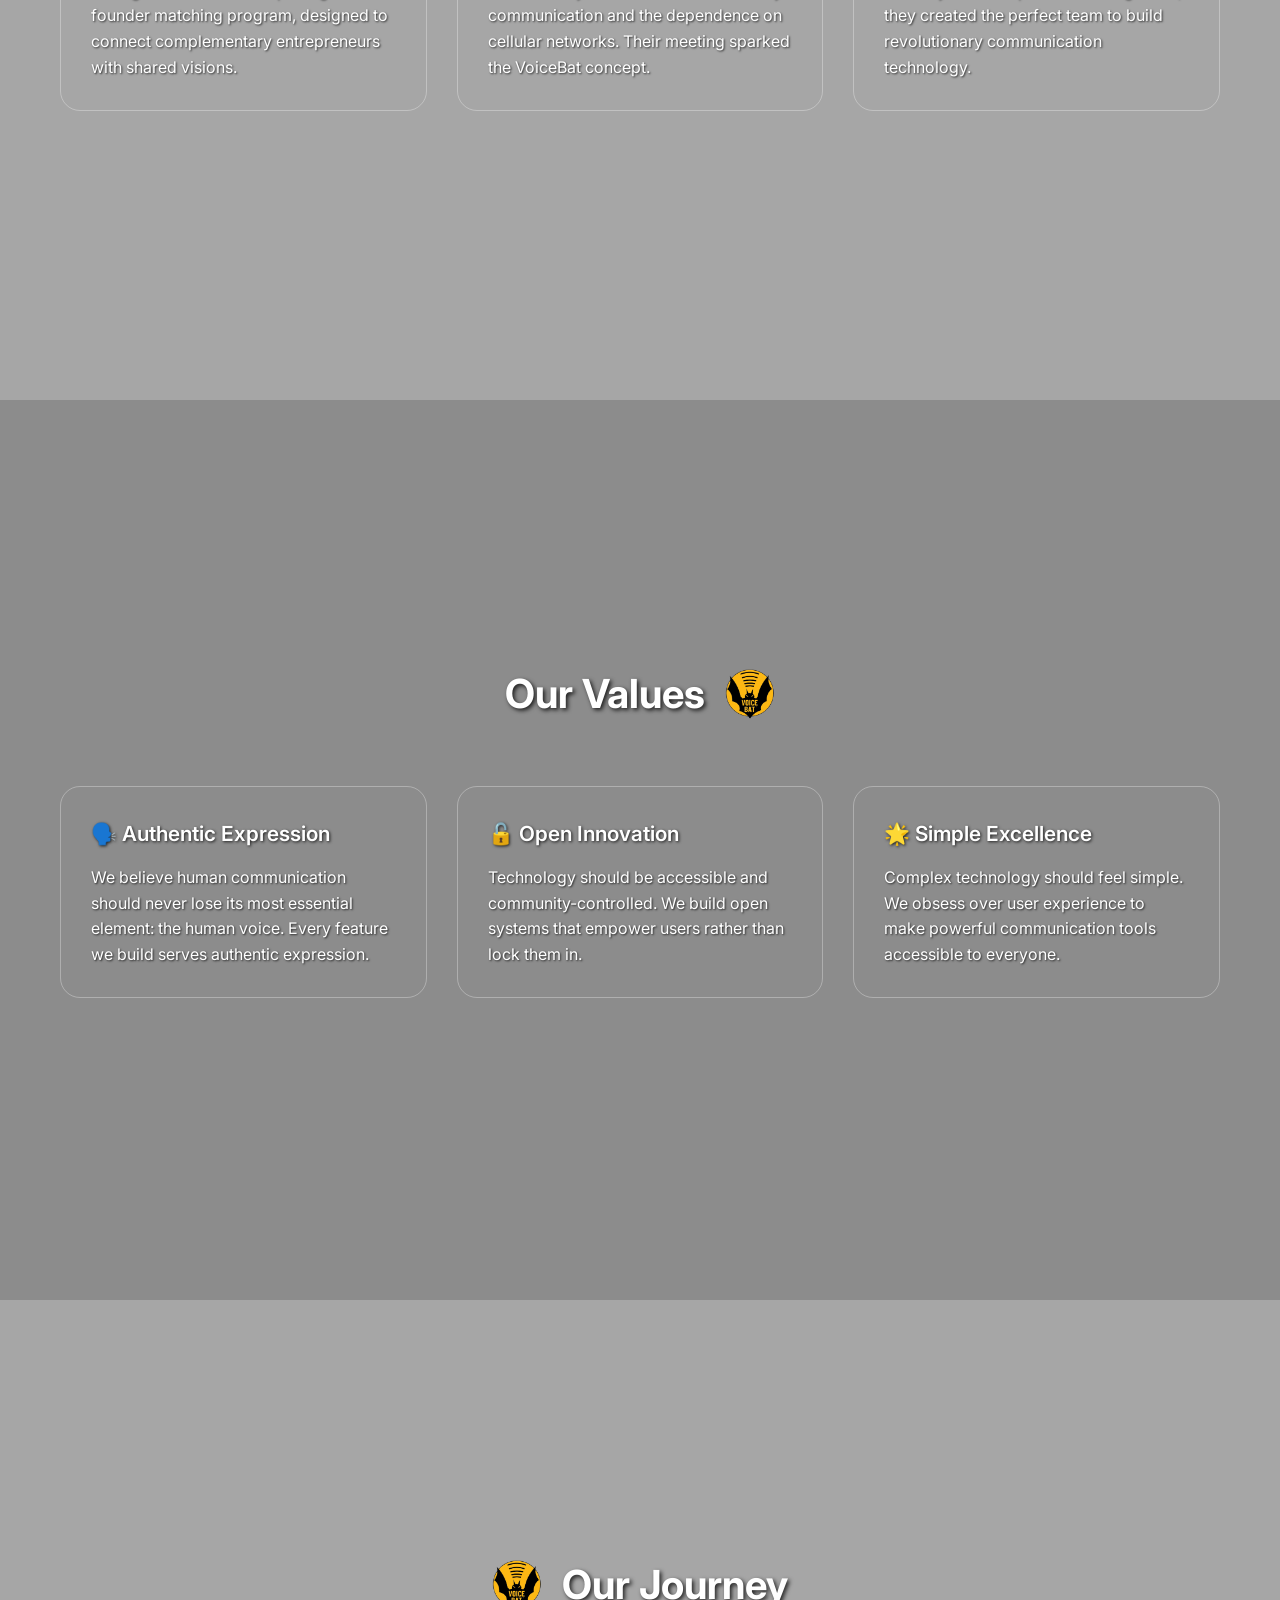
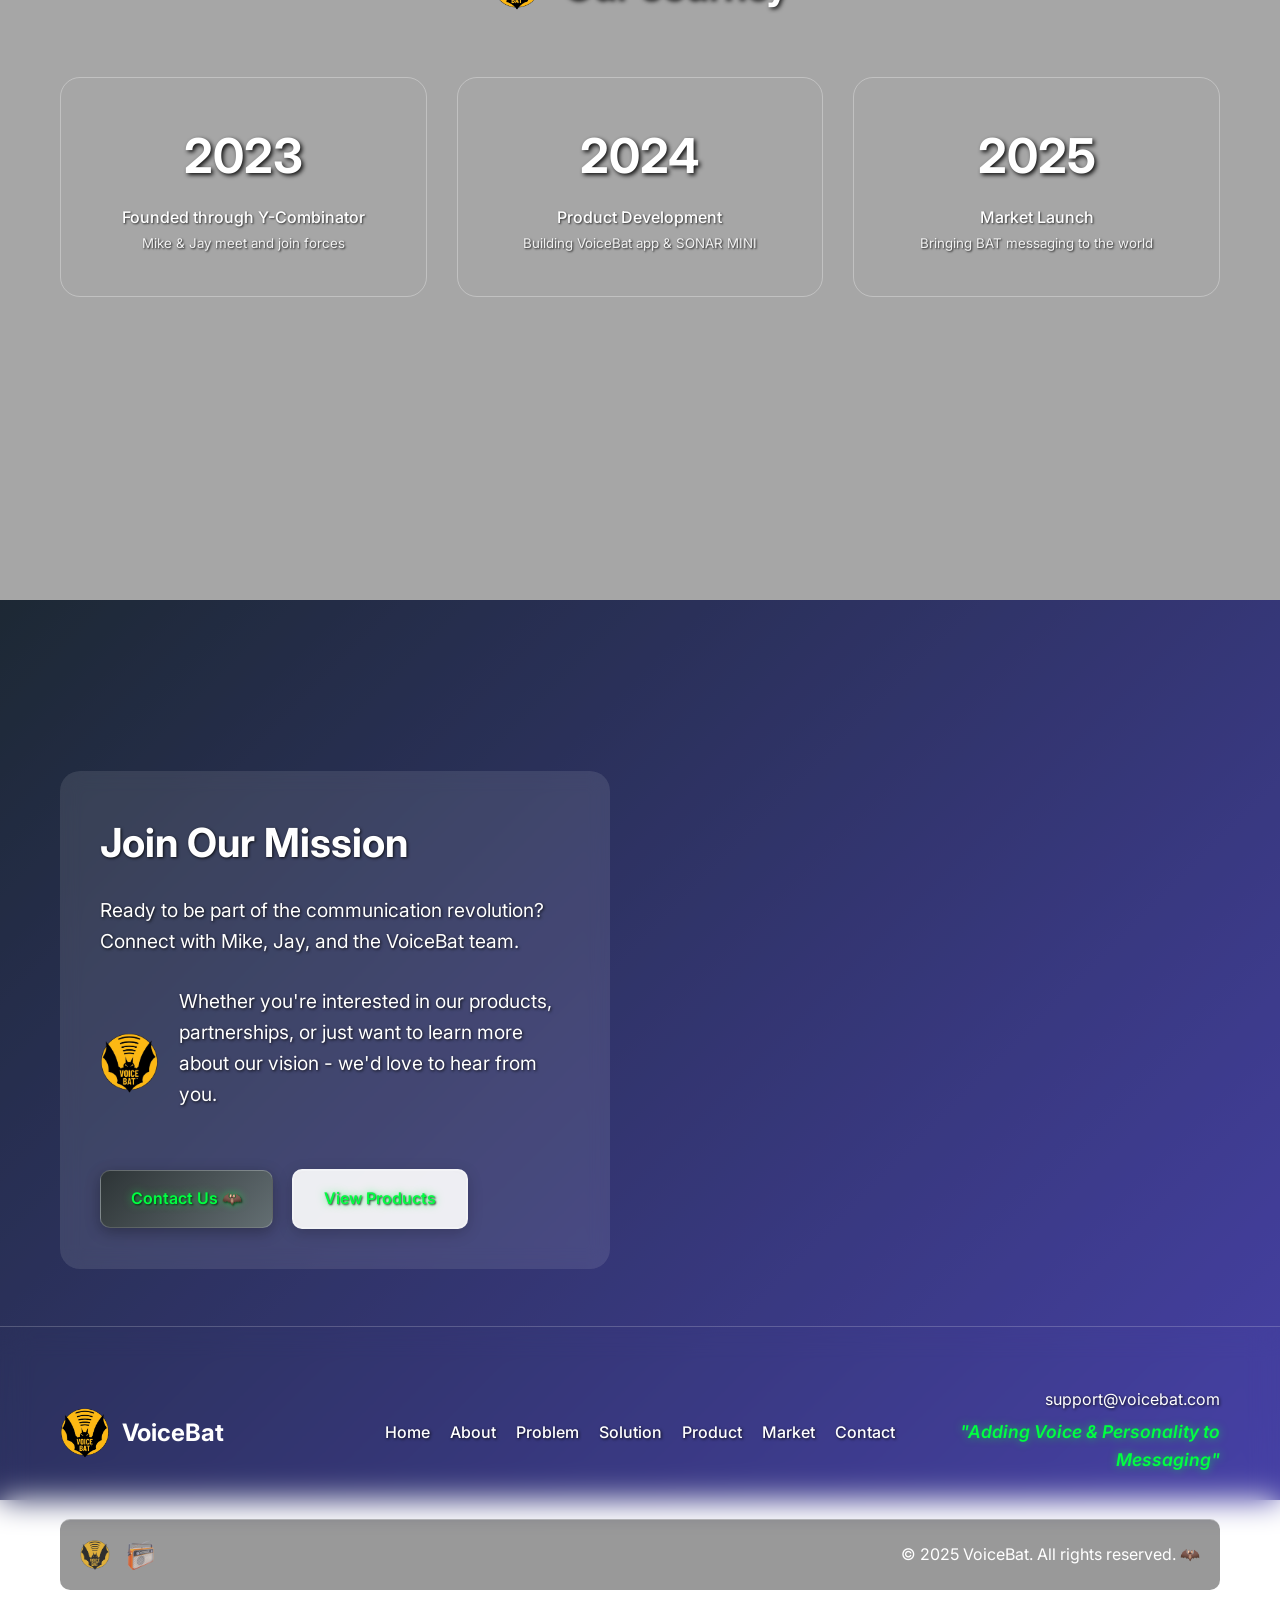
==== commit 41afbb66: "ja" ====
--- a/about.html
+++ b/about.html
@@ -39,7 +39,7 @@
     <section class="hero">
         <div class="hero-dual-bg">
             <div class="bg-underlayer" style="background-image: url('public/images/new2/emoji4.jpg');"></div>
-            <div class="bg-overlay" style="background-image: url('public/images/new2/emoji10.jpg');"></div>
+            <div class="bg-overlay" style="background-image: url('public/images/new2/emoji7.jpg');"></div>
         </div>
         <div class="hero-bg-image">
             <div class="radio-overlay" data-link="contact.html">
@@ -300,7 +300,7 @@
     <!-- Call to Action -->
     <section class="section contact-section">
         <div class="section-dual-bg">
-            <div class="bg-underlayer" style="background-image: url('public/images/new/23.jpg');"></div>
+            <div class="bg-underlayer" style="background-image: url('public/images/new2/emoji6.jpg');"></div>
             <div class="bg-overlay" style="background-image: url('public/images/new2/emoji9.jpg');"></div>
         </div>
         <div class="container">
--- a/styles.css
+++ b/styles.css
@@ -234,8 +234,6 @@
     background-size: cover;
     background-position: center;
     background-attachment: fixed;
-    opacity: 0.8;
-    mix-blend-mode: overlay;
     z-index: 1;
 }
 
@@ -248,9 +246,9 @@
     background-size: cover;
     background-position: center;
     background-attachment: fixed;
-    opacity: 0.6;
+    opacity: 0.4;
     mix-blend-mode: overlay;
-    filter: invert(0.5) contrast(1.2);
+    filter: contrast(1.2);
     z-index: 2;
 }
 
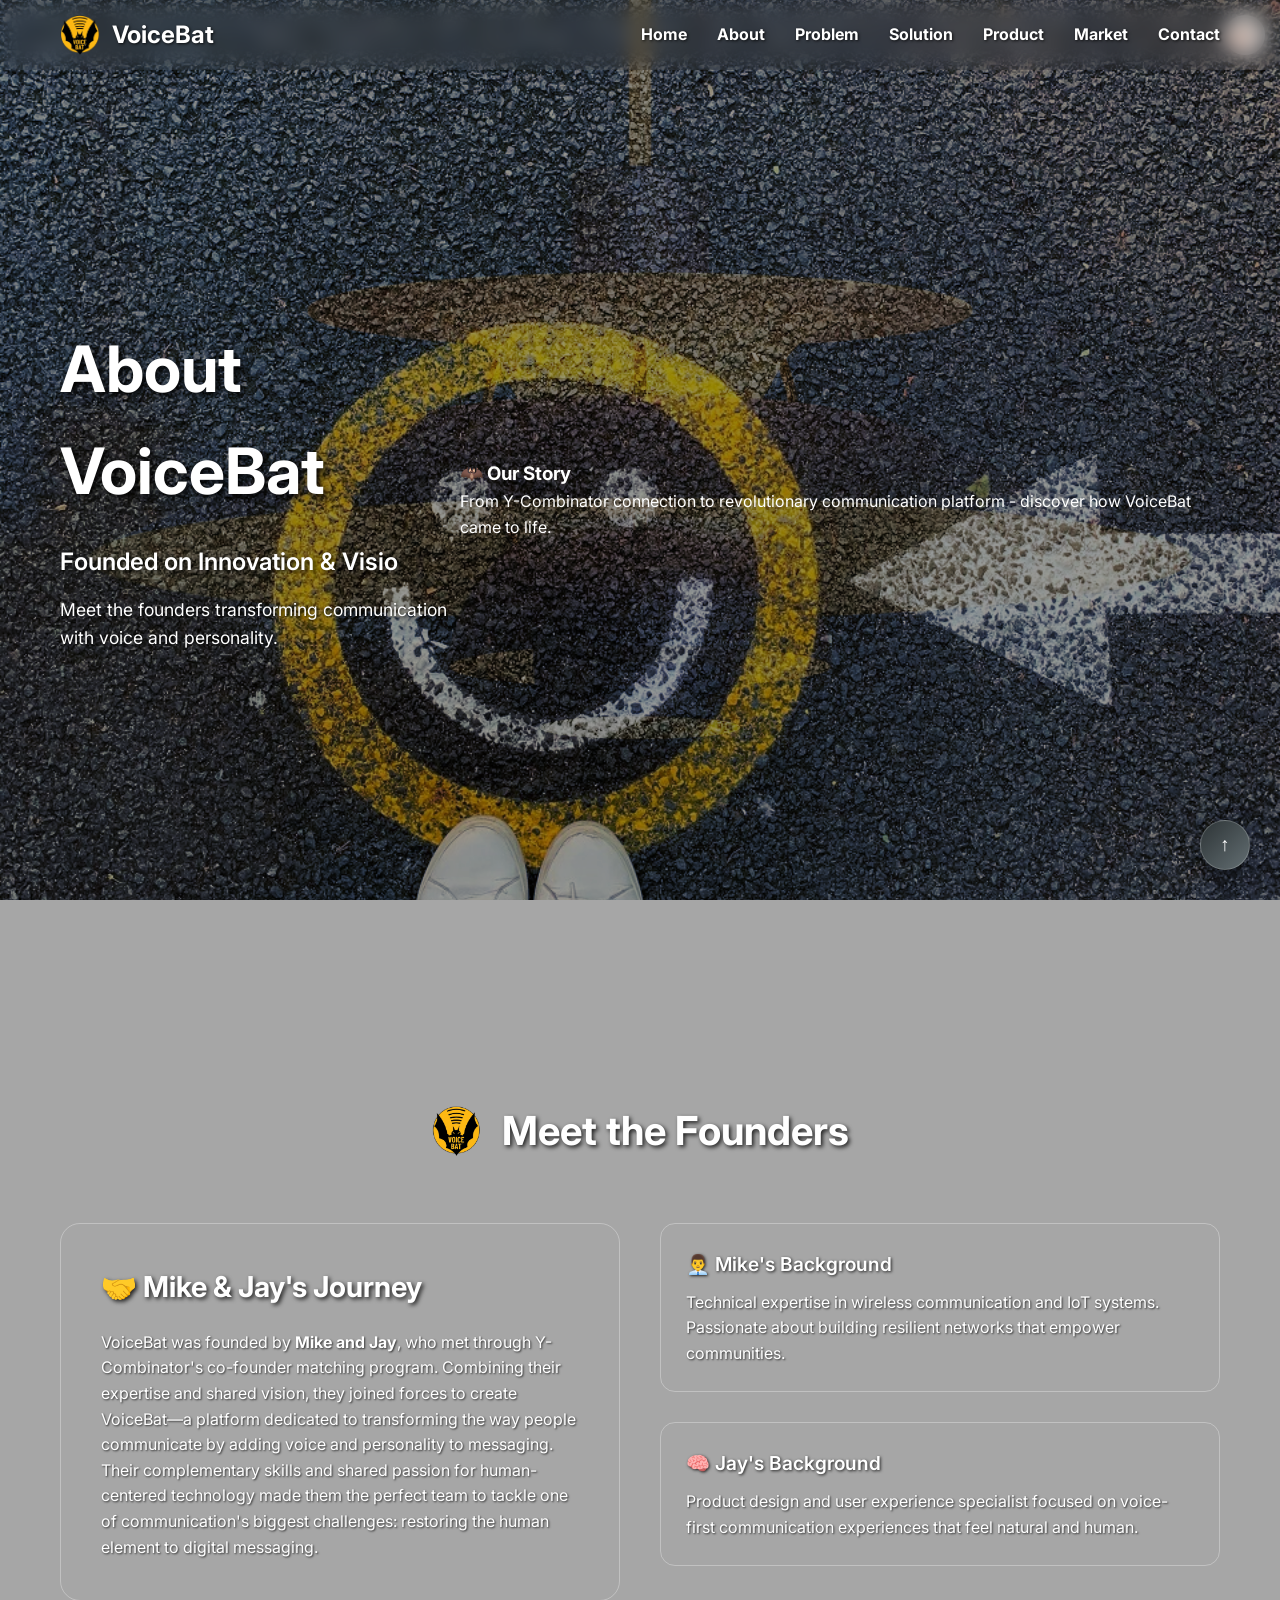
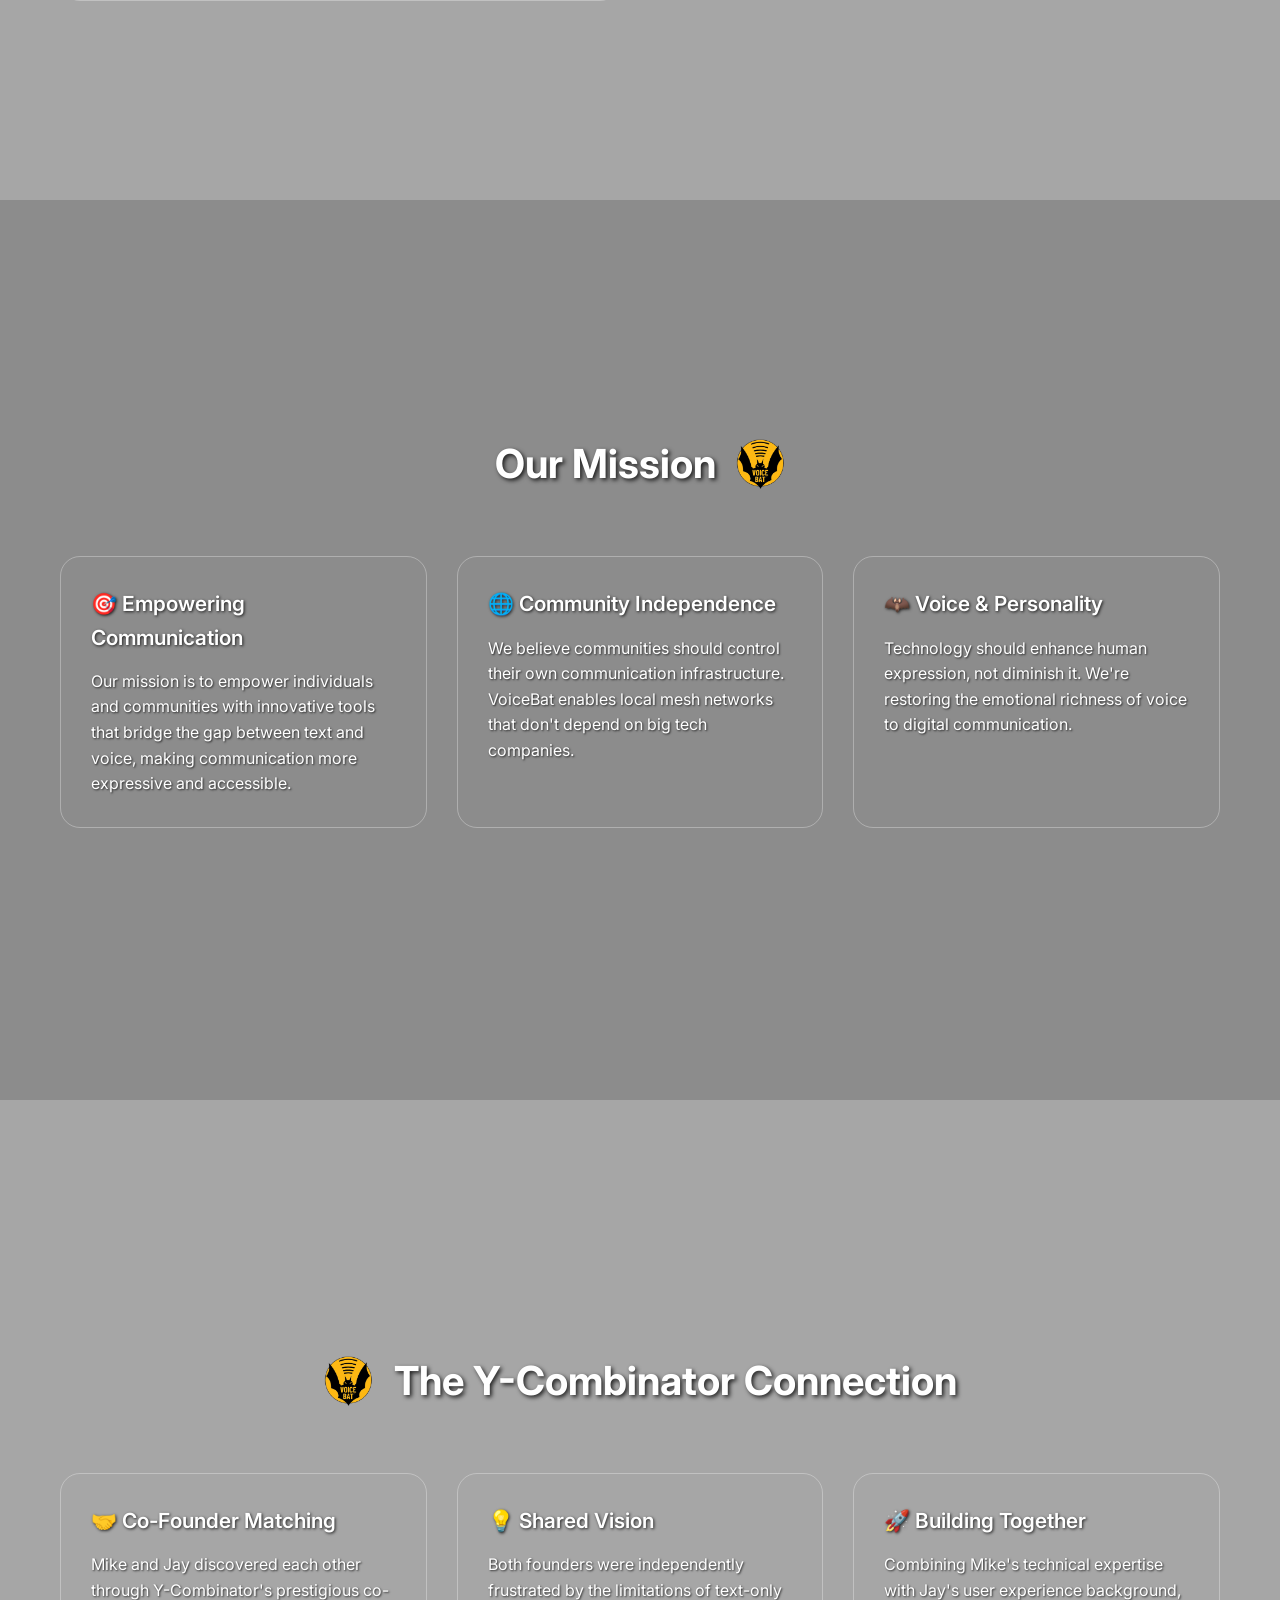
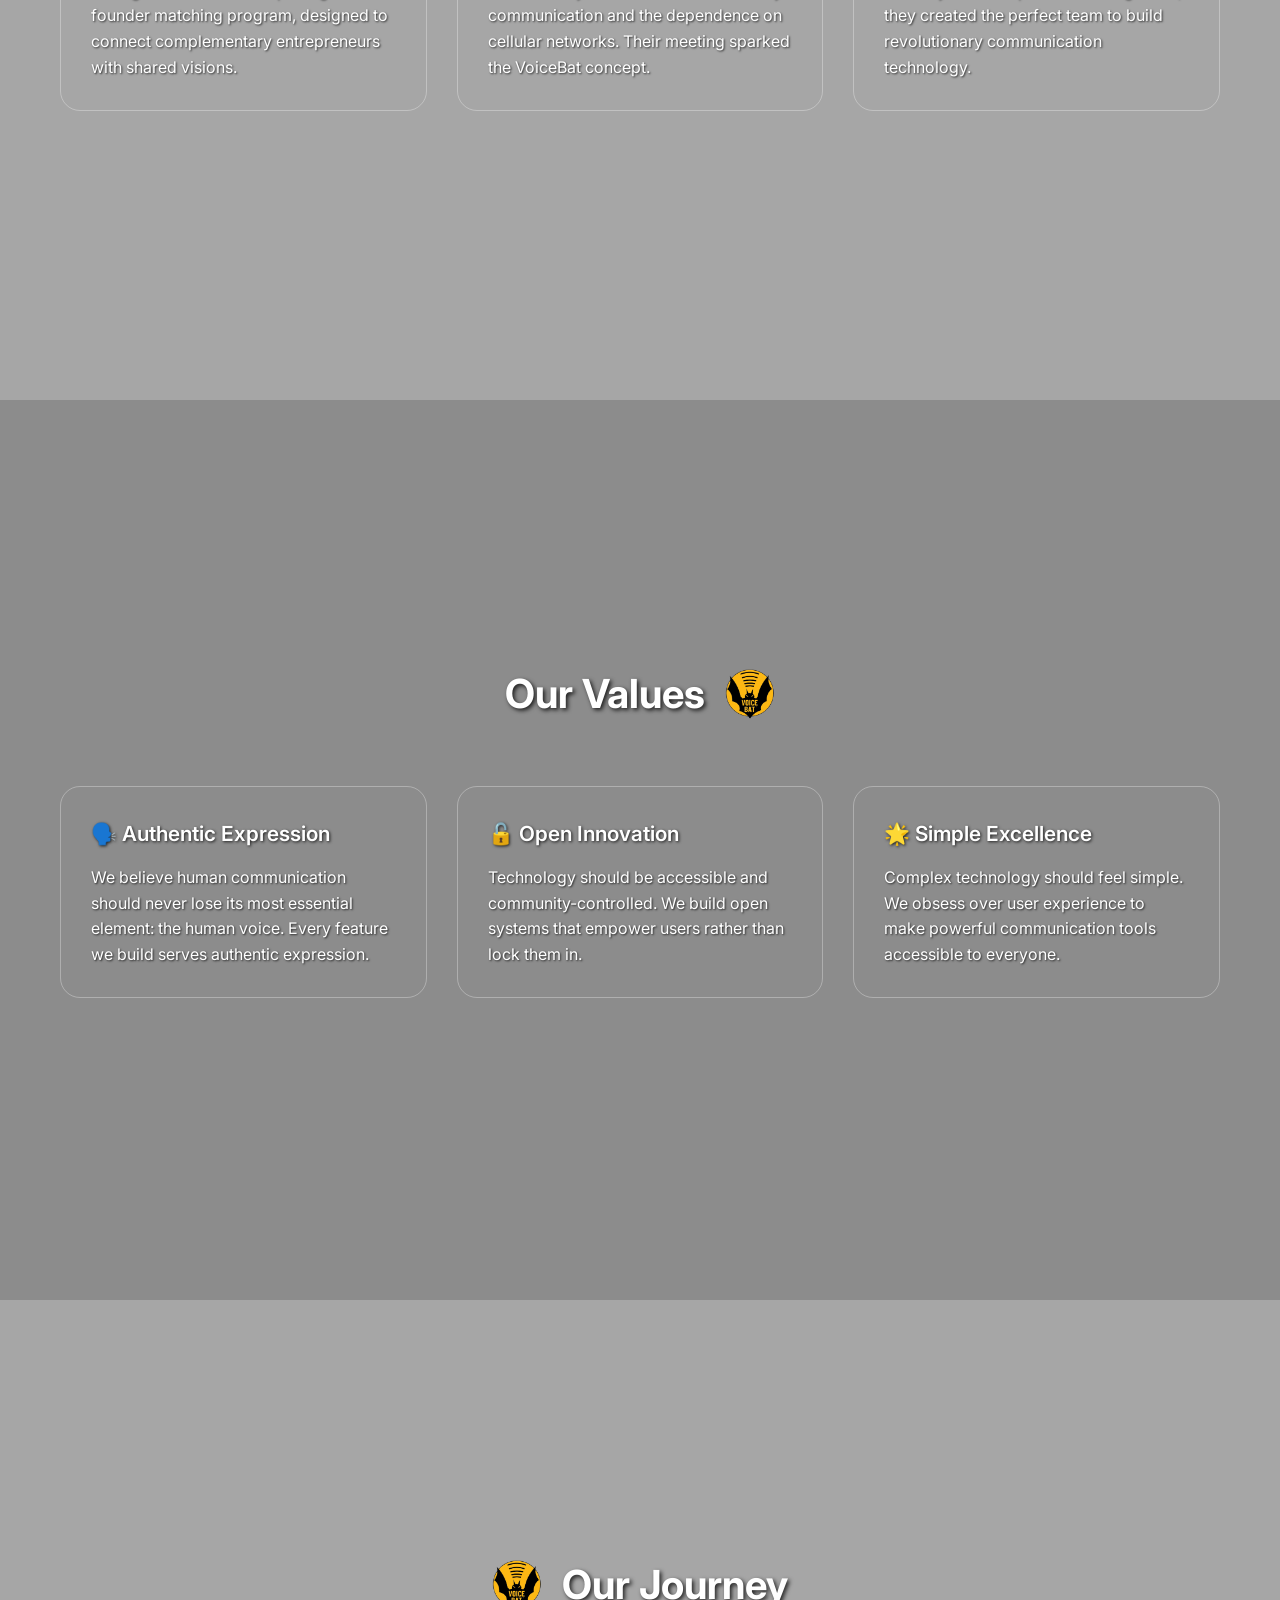
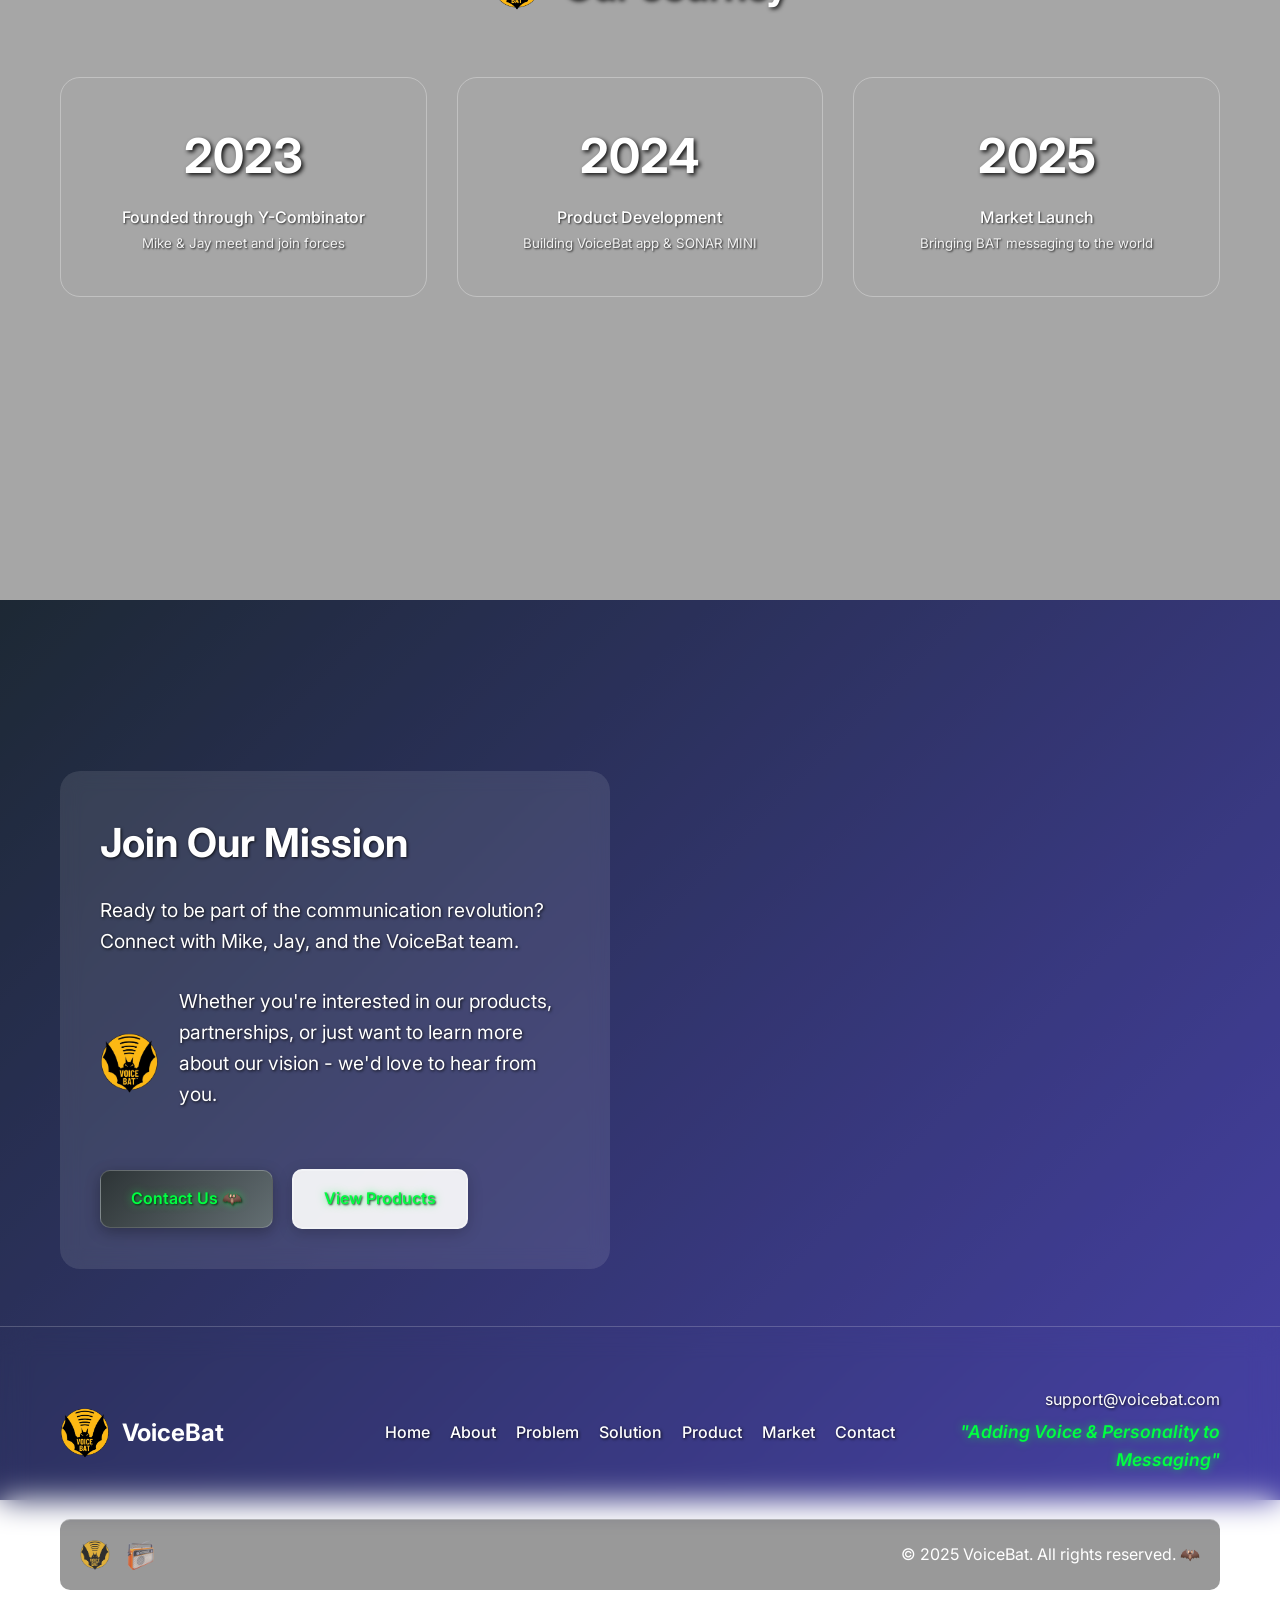
==== commit 32767494: "ja" ====
--- a/about.html
+++ b/about.html
@@ -39,7 +39,7 @@
     <section class="hero">
         <div class="hero-dual-bg">
             <div class="bg-underlayer" style="background-image: url('public/images/new2/emoji4.jpg');"></div>
-            <div class="bg-overlay" style="background-image: url('public/images/new2/emoji7.jpg');"></div>
+            <div class="bg-overlay" style="background-image: url('public/images/new2/light2.jpg');"></div>
         </div>
         <div class="hero-bg-image">
             <div class="radio-overlay" data-link="contact.html">
@@ -300,8 +300,8 @@
     <!-- Call to Action -->
     <section class="section contact-section">
         <div class="section-dual-bg">
-            <div class="bg-underlayer" style="background-image: url('public/images/new2/emoji6.jpg');"></div>
-            <div class="bg-overlay" style="background-image: url('public/images/new2/emoji9.jpg');"></div>
+            <div class="bg-underlayer" style="background-image: url('public/images/new2/emoji9.jpg');"></div>
+            <div class="bg-overlay" style="background-image: url('public/images/new2/emoji6.jpg');"></div>
         </div>
         <div class="container">
             <div class="contact-content">
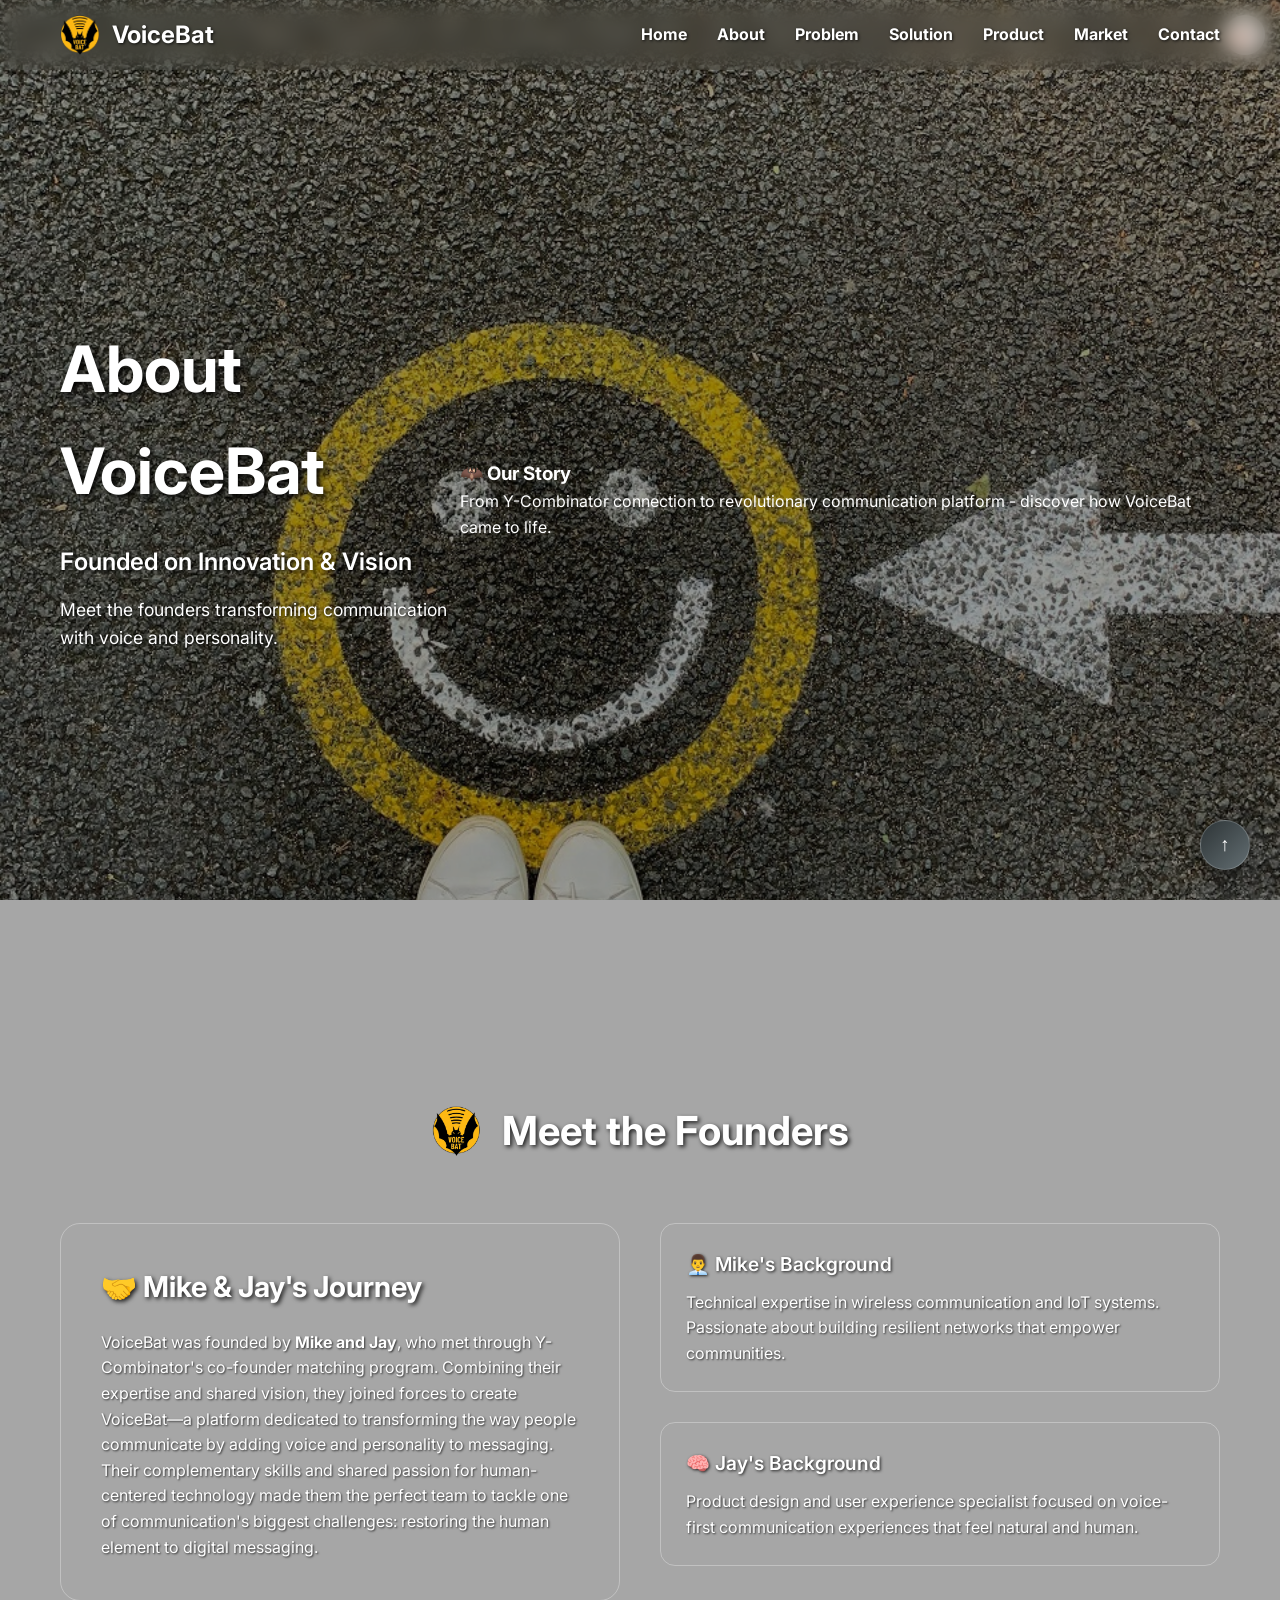
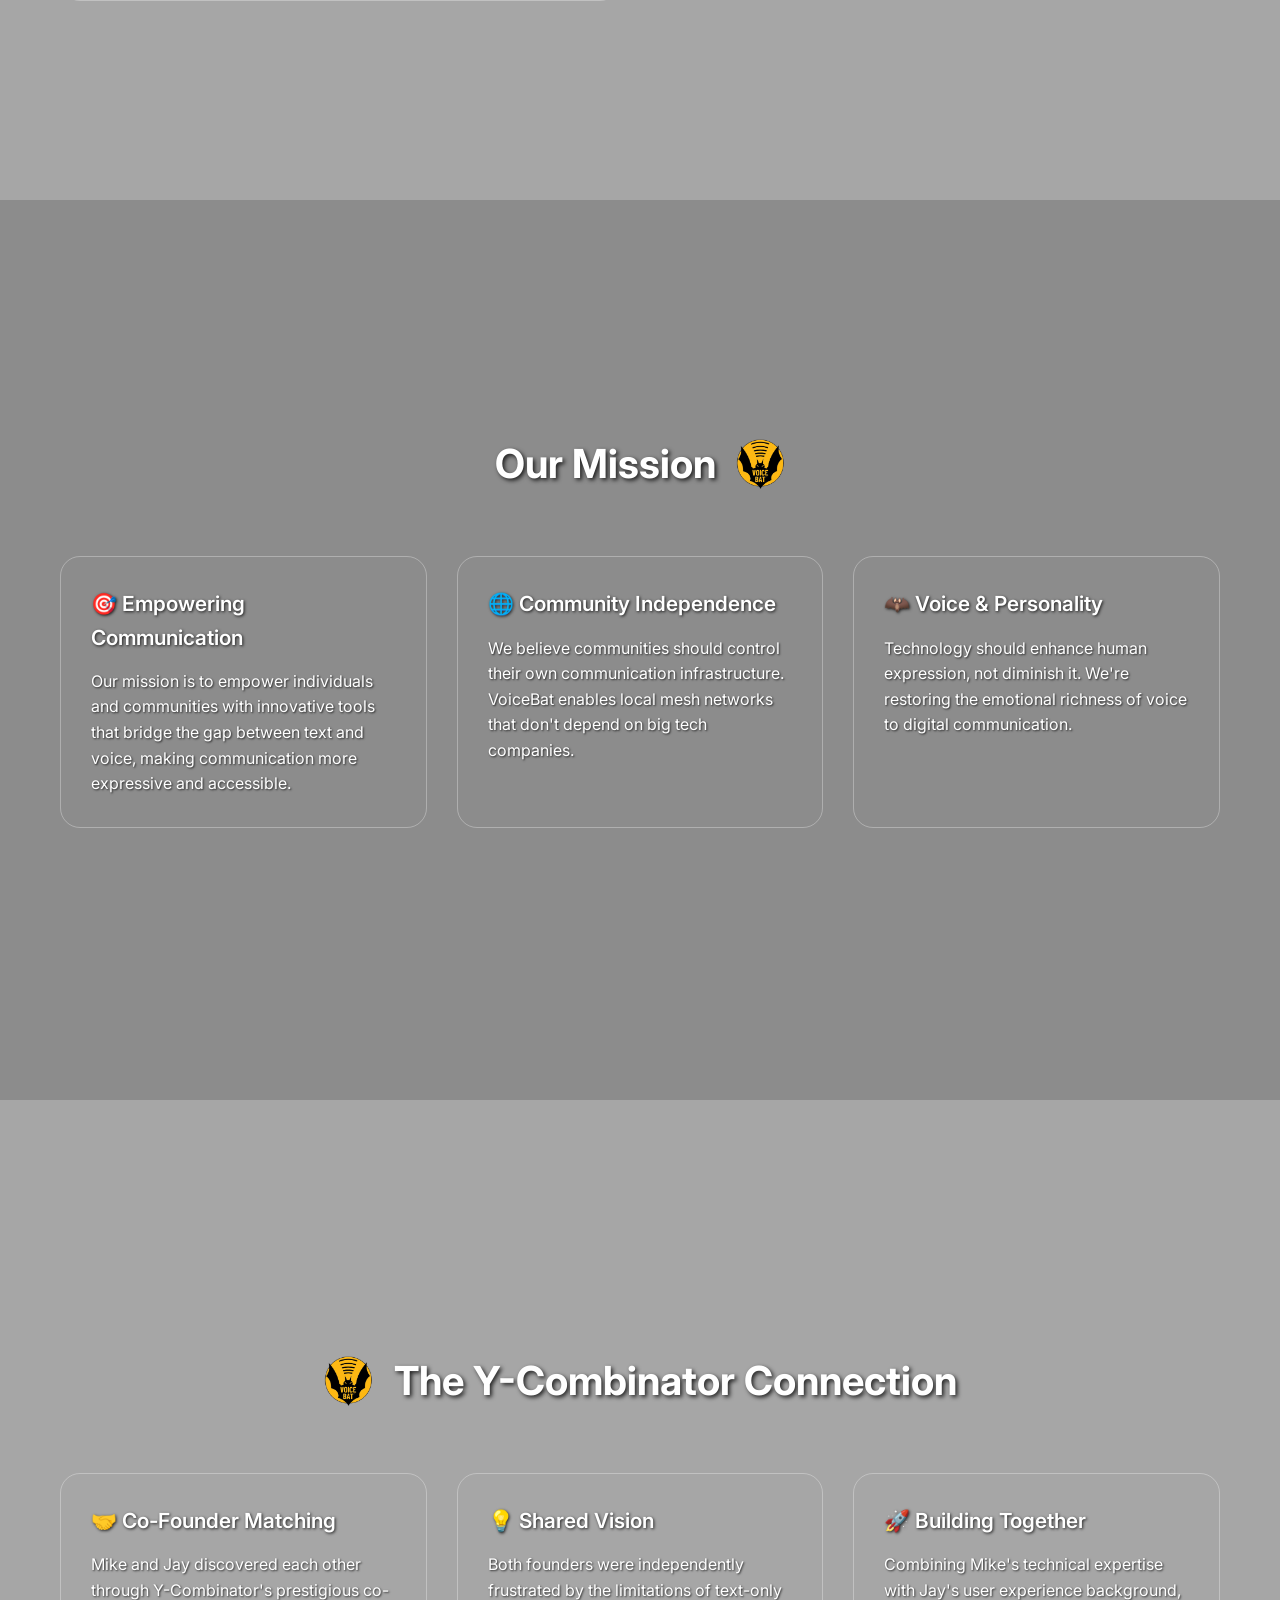
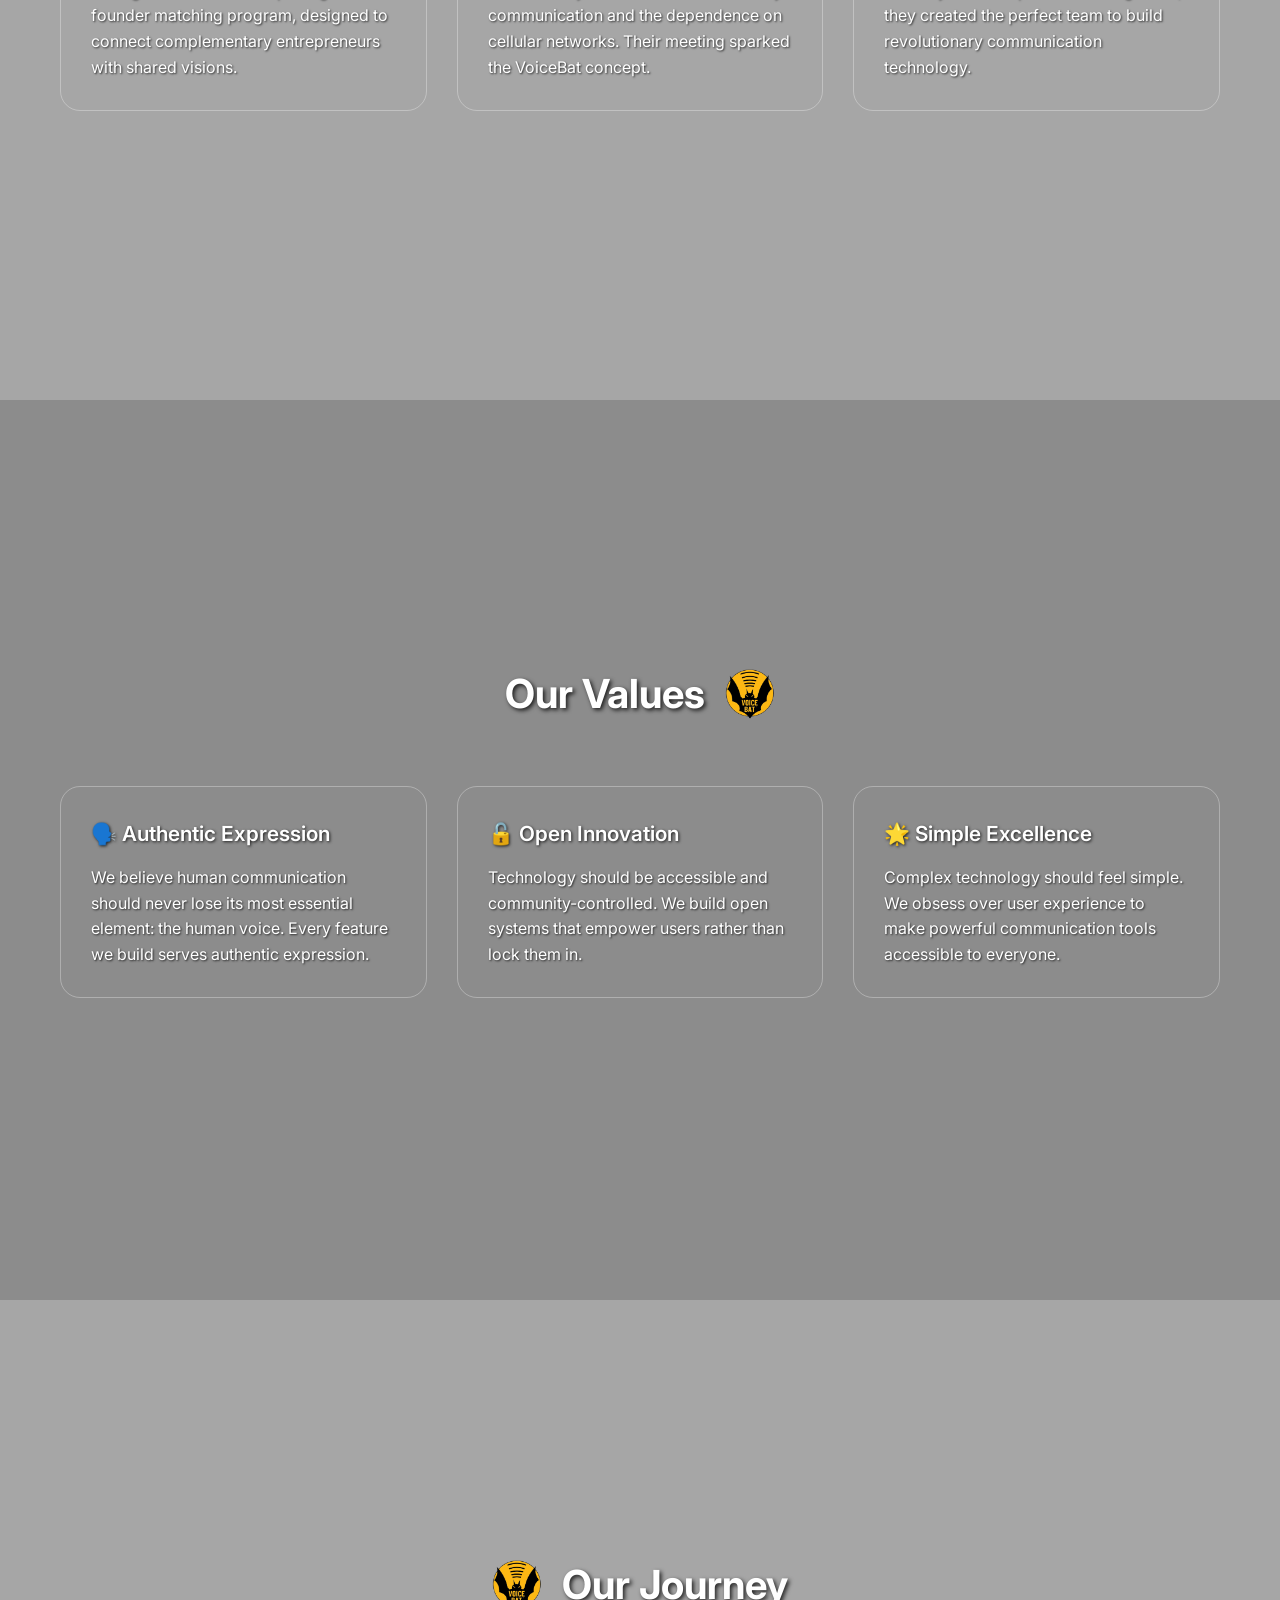
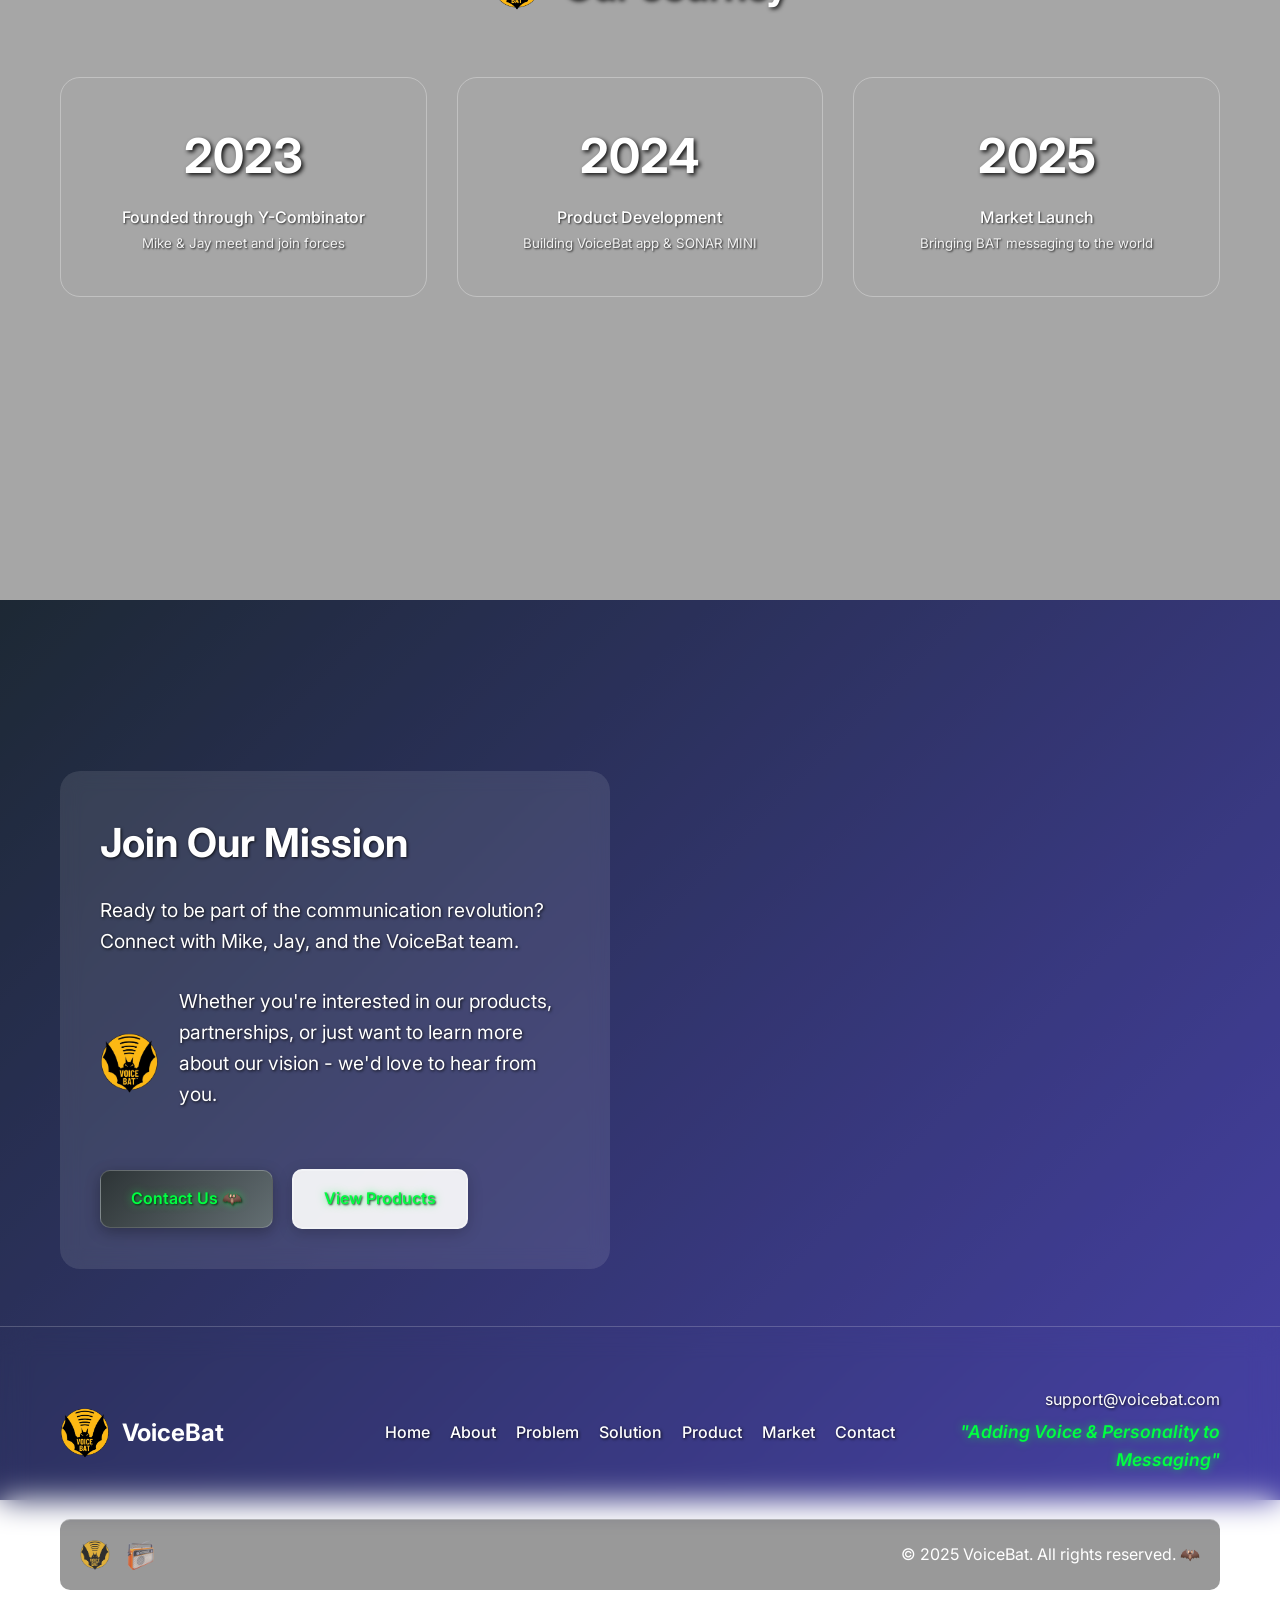
==== commit 96866e50: "ja" ====
--- a/about.html
+++ b/about.html
@@ -39,7 +39,6 @@
     <section class="hero">
         <div class="hero-dual-bg">
             <div class="bg-underlayer" style="background-image: url('public/images/new2/emoji4.jpg');"></div>
-            <div class="bg-overlay" style="background-image: url('public/images/new2/light2.jpg');"></div>
         </div>
         <div class="hero-bg-image">
             <div class="radio-overlay" data-link="contact.html">
@@ -64,8 +63,8 @@
     <!-- Founders Section -->
     <section class="section">
         <div class="section-dual-bg">
-            <div class="bg-underlayer" style="background-image: url('public/images/new2/dog2.jpg');"></div>
-            <div class="bg-overlay" style="background-image: url('public/images/new2/bat2.jpg');"></div>
+            <div class="bg-underlayer" style="background-image: url('public/images/new2/bat1.jpg');"></div>
+            <div class="bg-overlay" style="background-image: url('public/images/new2/dog2.jpg');"></div>
         </div>
         <div class="container">
             <div class="section-header">
@@ -301,7 +300,7 @@
     <section class="section contact-section">
         <div class="section-dual-bg">
             <div class="bg-underlayer" style="background-image: url('public/images/new2/emoji9.jpg');"></div>
-            <div class="bg-overlay" style="background-image: url('public/images/new2/emoji6.jpg');"></div>
+            <div class="bg-overlay" style="background-image: url('public/images/new2/emoji1.jpg');"></div>
         </div>
         <div class="container">
             <div class="contact-content">
--- a/styles.css
+++ b/styles.css
@@ -492,7 +492,6 @@
 }
 
 .product-card.featured {
-    background: linear-gradient(135deg, #6c63ff 0%, #4ecdc4 100%);
     color: white;
     transform: scale(1.05);
 }
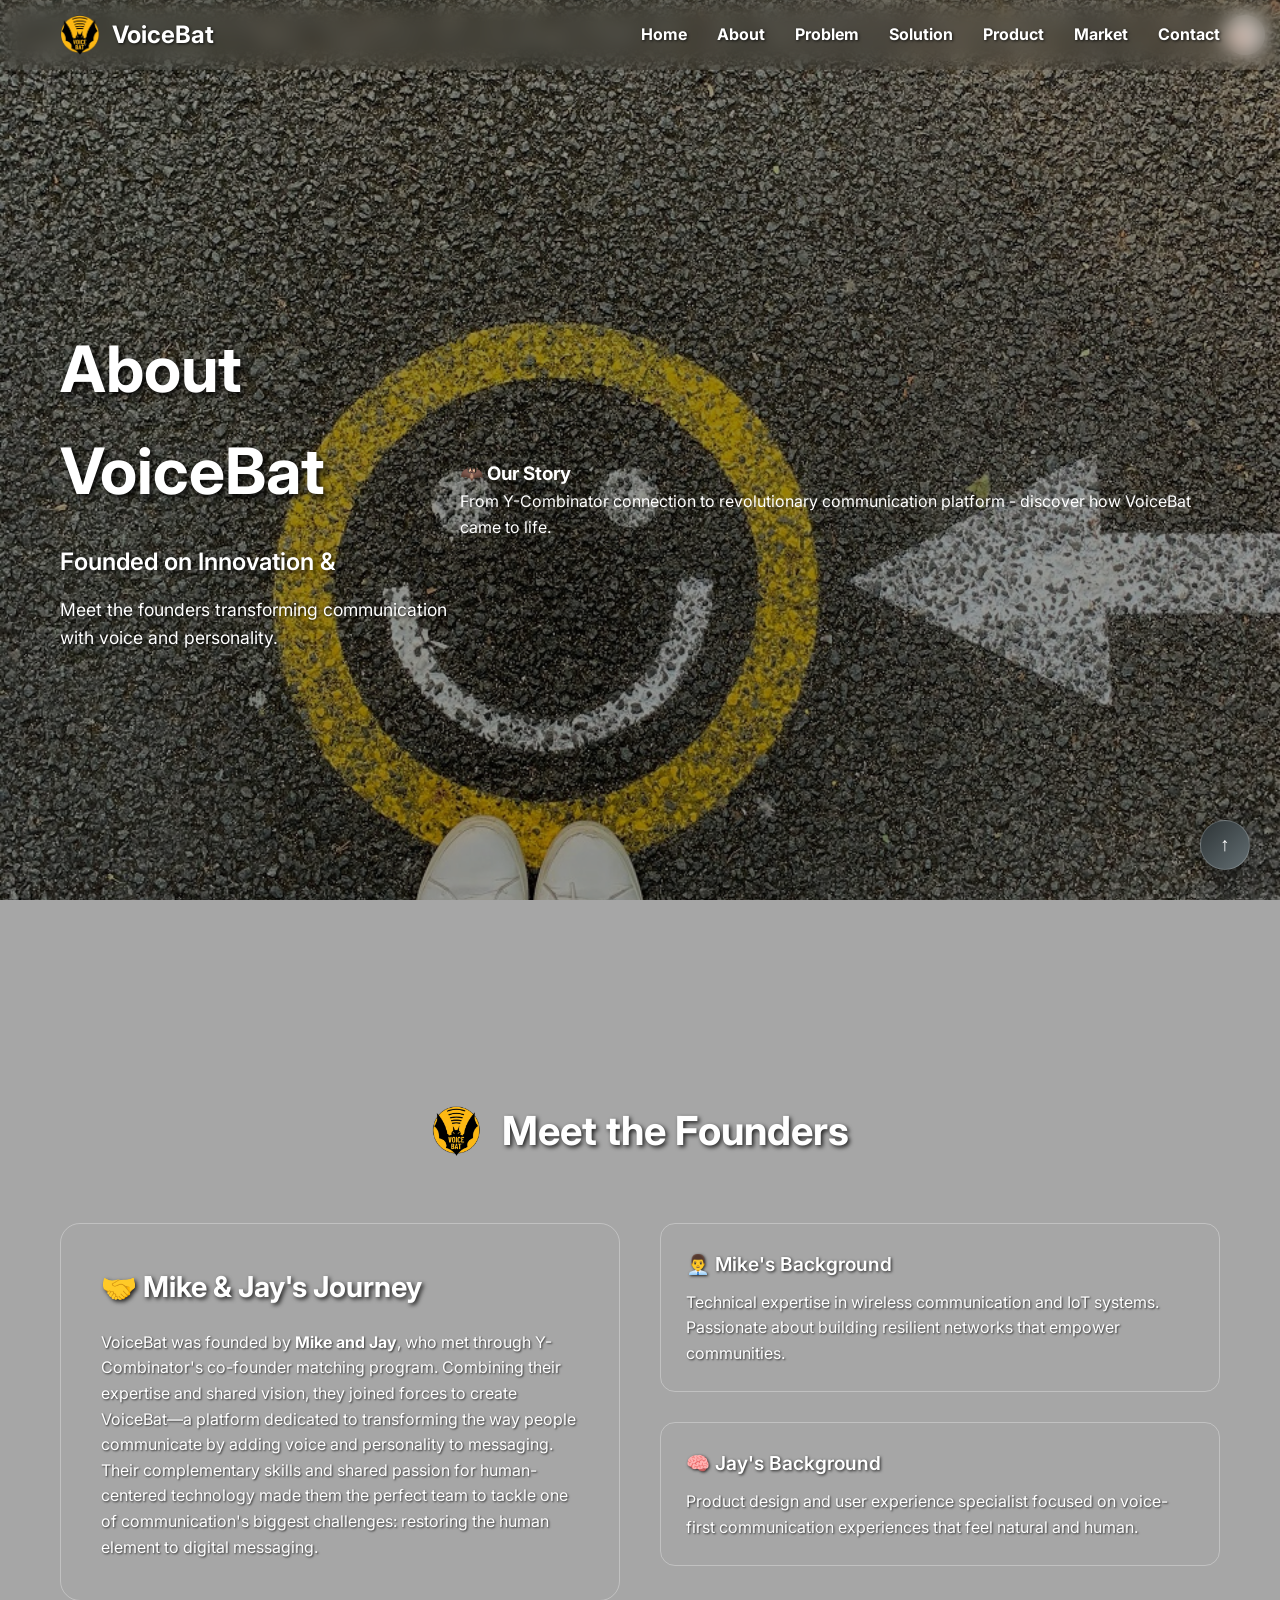
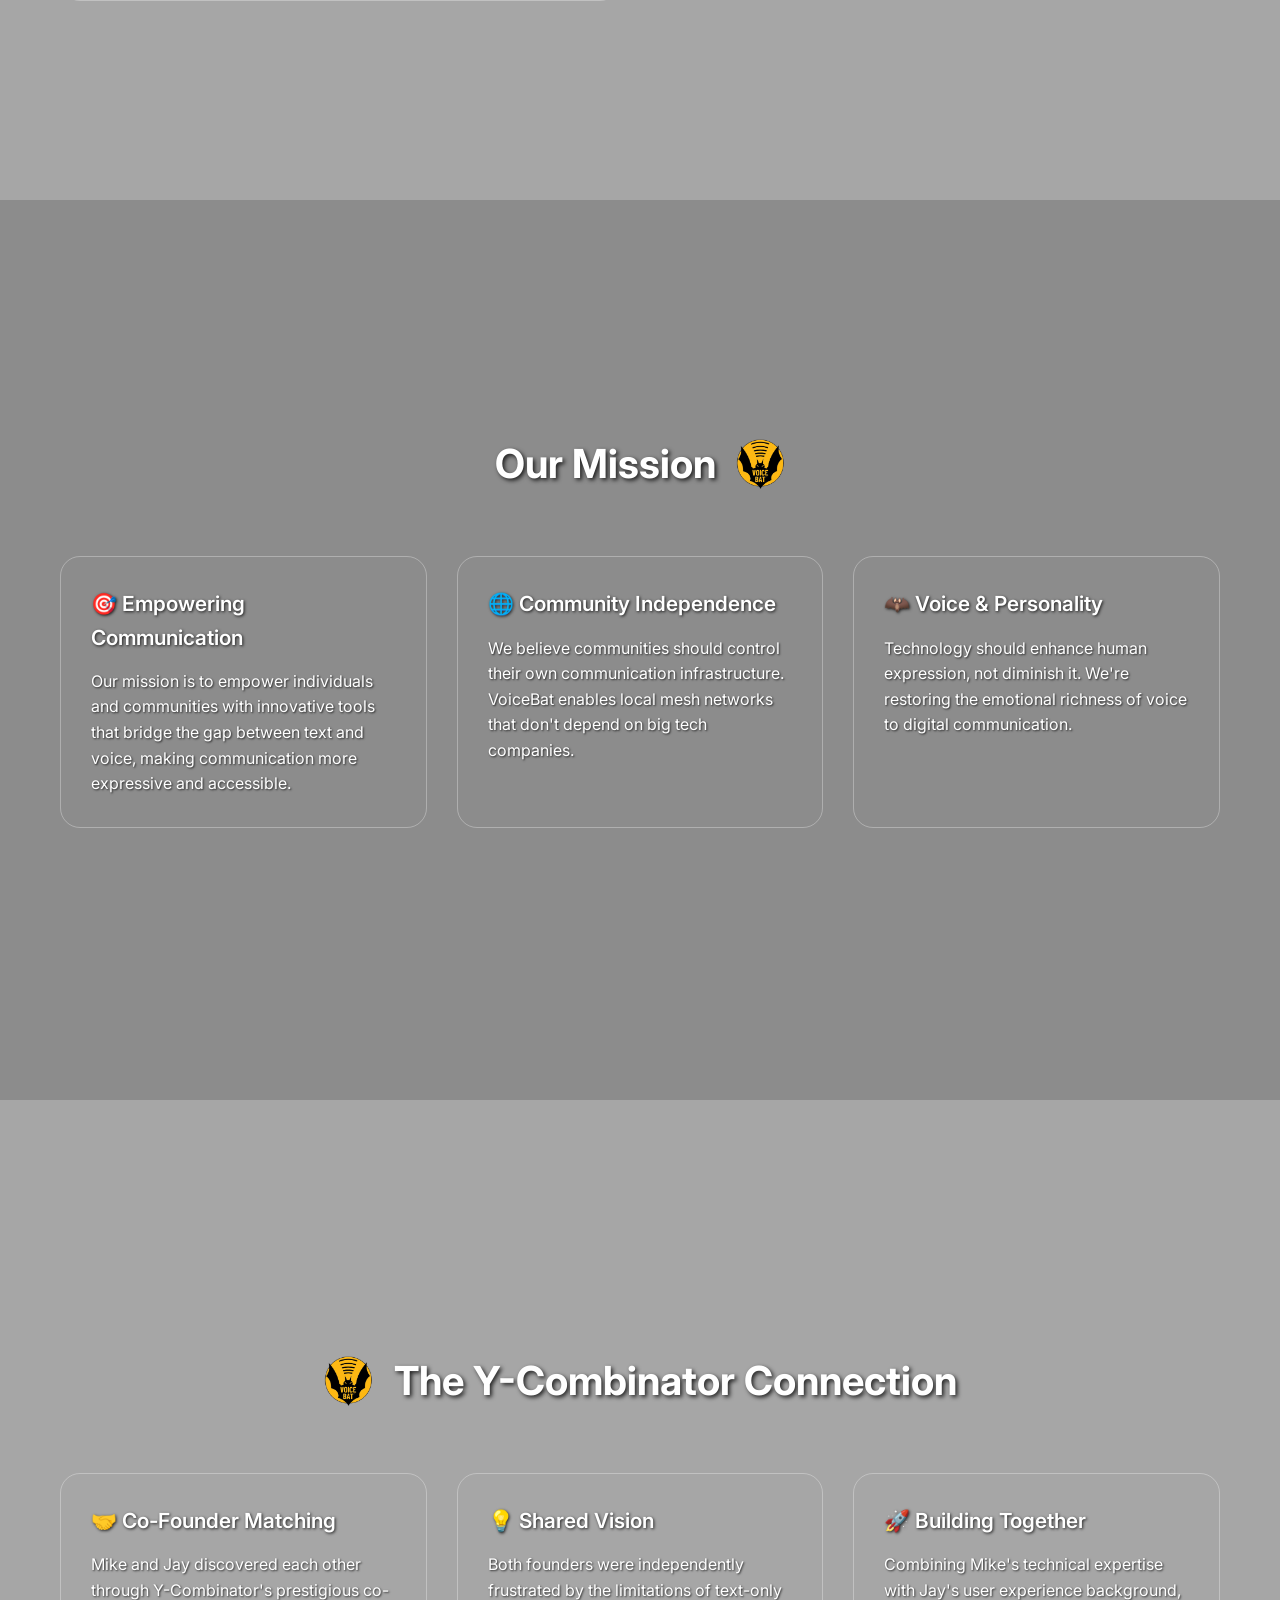
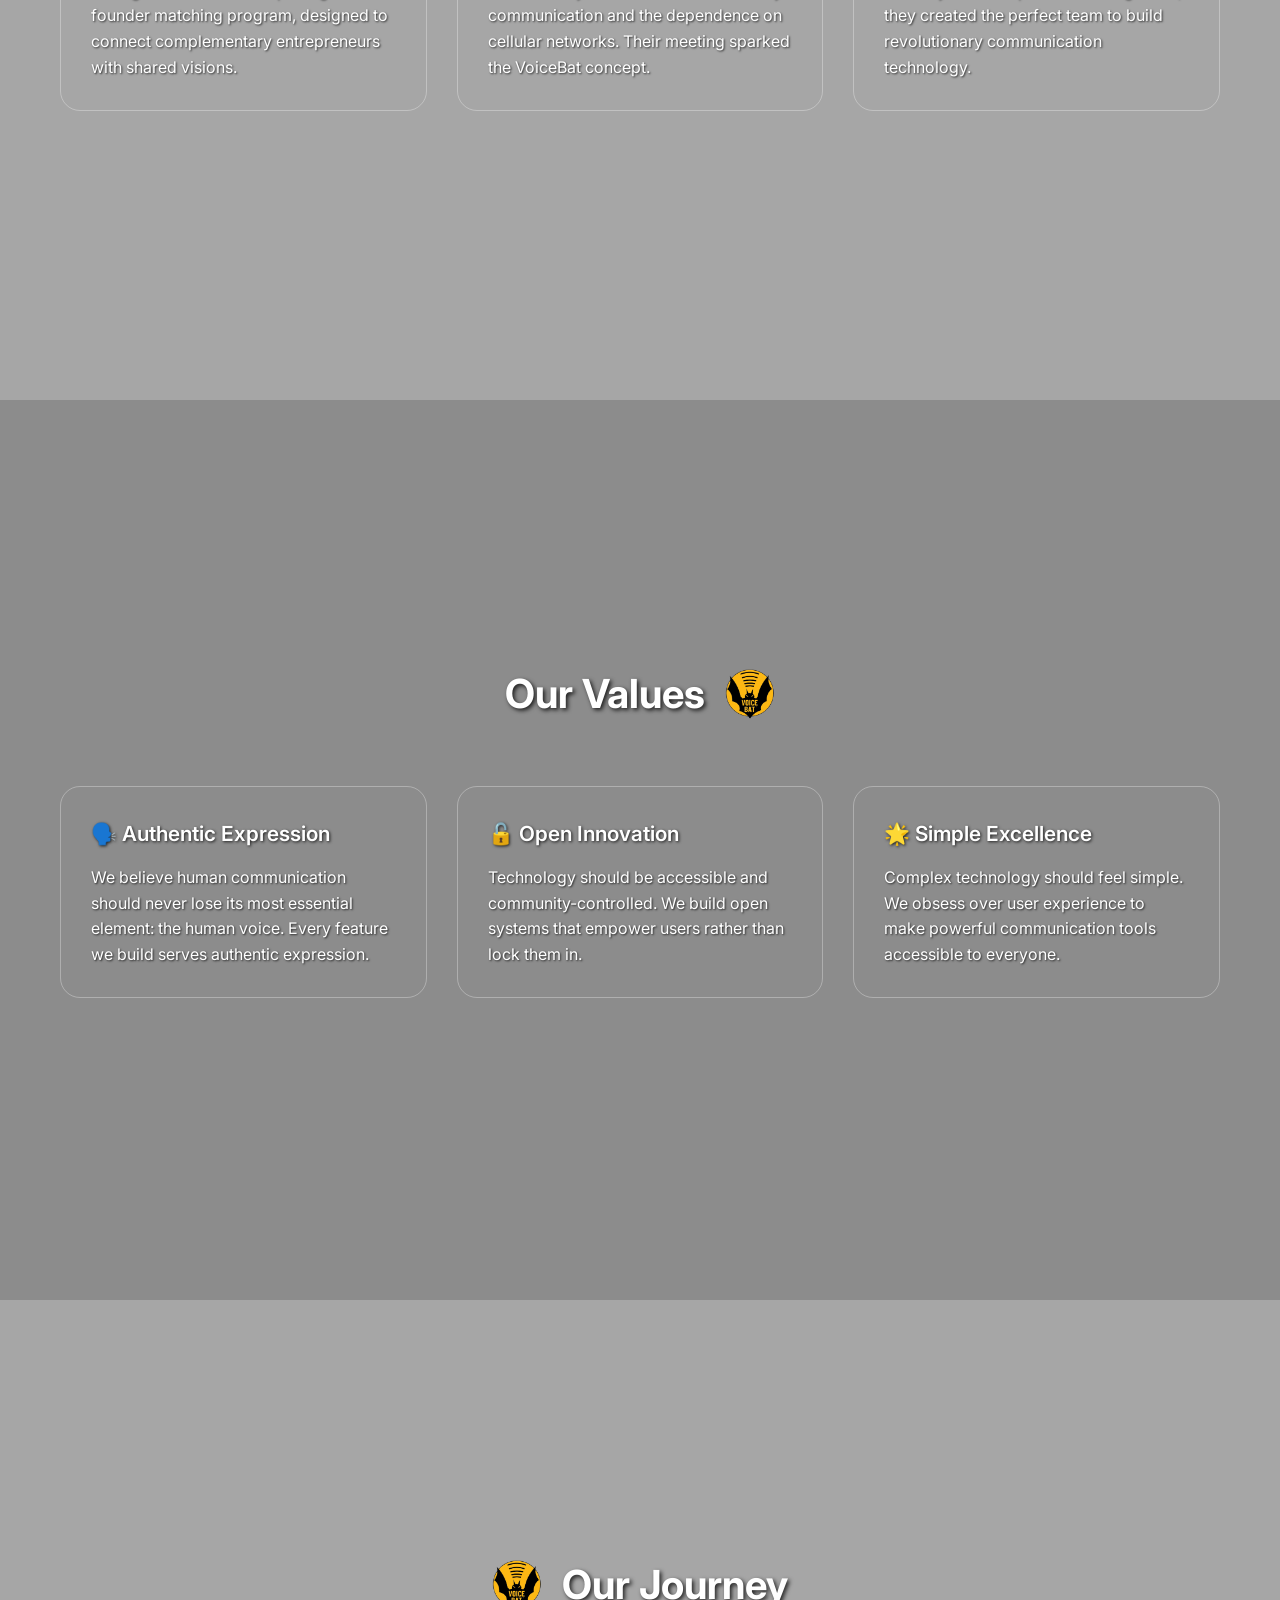
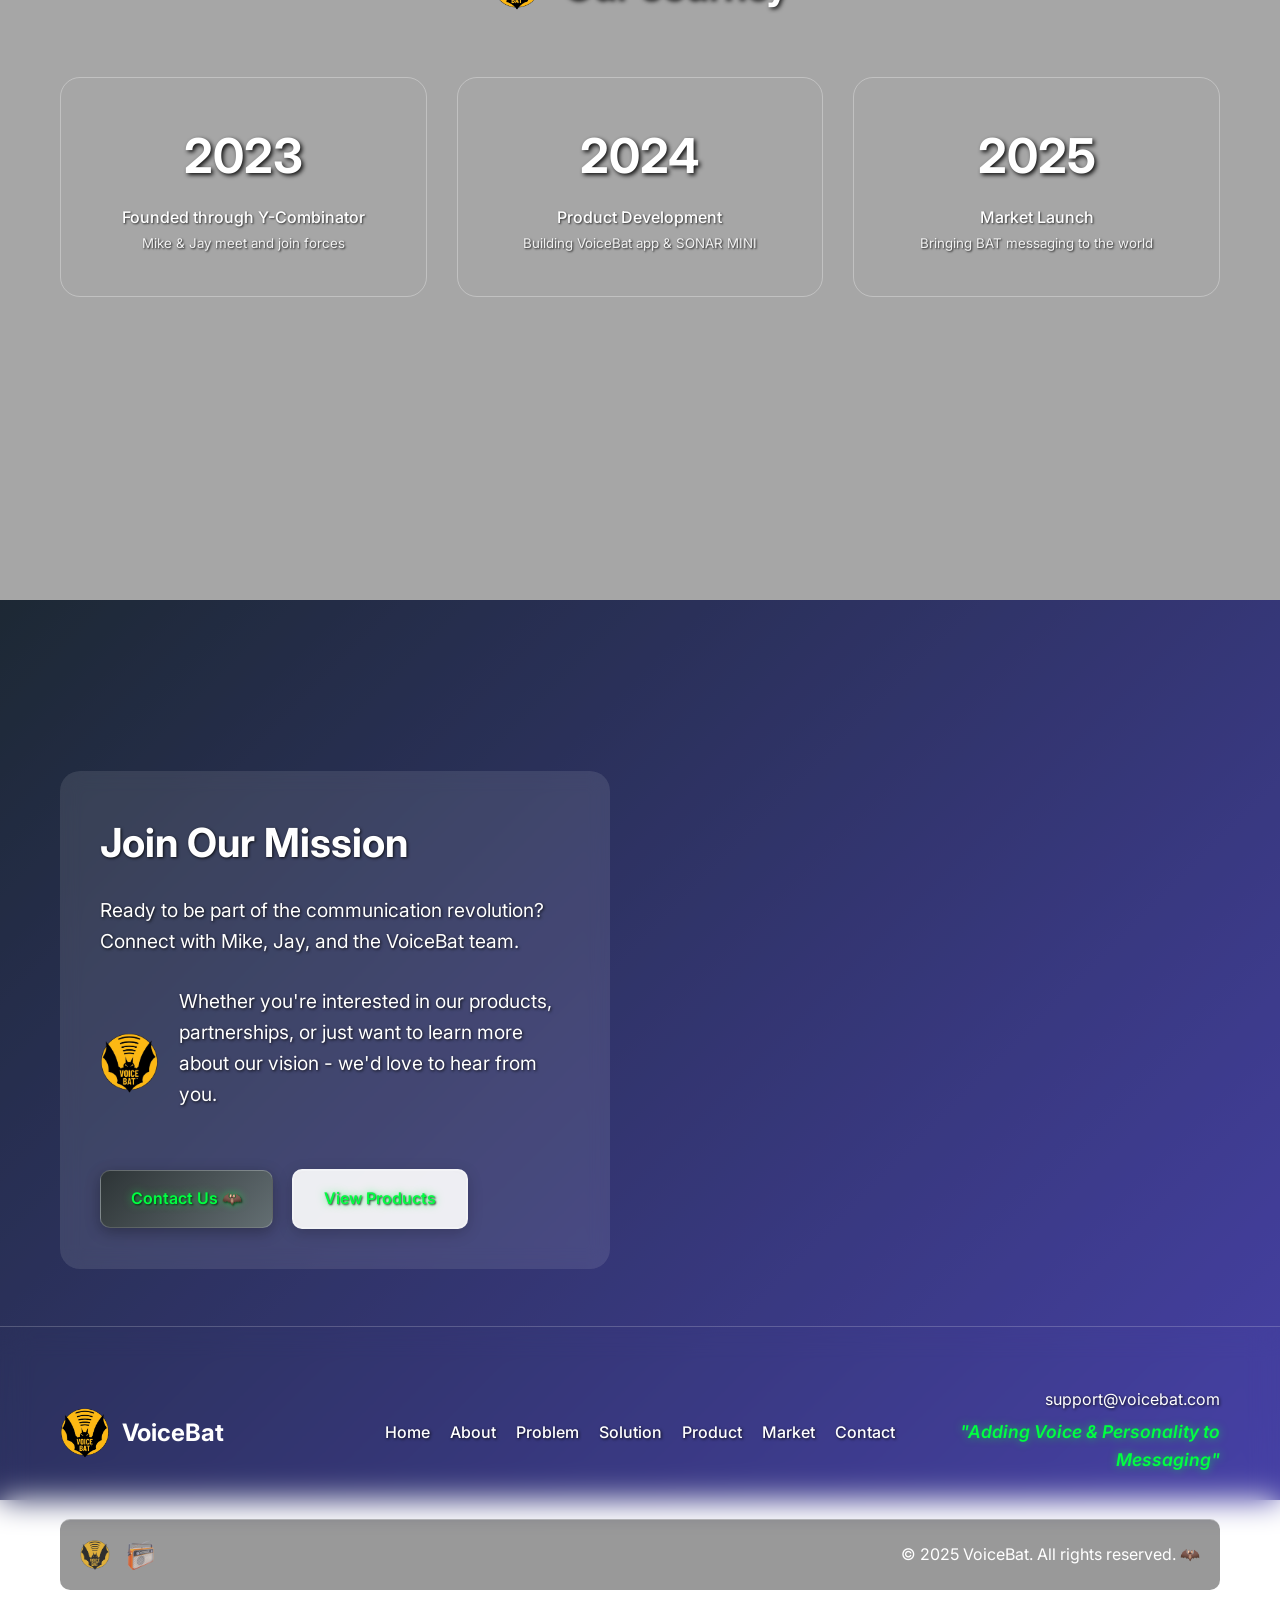
==== commit d442c041: "ja" ====
--- a/about.html
+++ b/about.html
@@ -299,8 +299,8 @@
     <!-- Call to Action -->
     <section class="section contact-section">
         <div class="section-dual-bg">
-            <div class="bg-underlayer" style="background-image: url('public/images/new2/emoji9.jpg');"></div>
-            <div class="bg-overlay" style="background-image: url('public/images/new2/emoji1.jpg');"></div>
+            <div class="bg-underlayer" style="background-image: url('public/images/new2/dog33.jpg');"></div>
+            <div class="bg-overlay" style="background-image: url('public/images/new2/bat3.jpg');"></div>
         </div>
         <div class="container">
             <div class="contact-content">
--- a/styles.css
+++ b/styles.css
@@ -493,7 +493,9 @@
 
 .product-card.featured {
     color: white;
+    background: linear-gradient(135deg, #6c63ff 0%, #357E79 100%);
     transform: scale(1.05);
+    
 }
 
 .product-card.featured h3, .product-card.featured p {
@@ -975,22 +977,33 @@
         padding: 120px 20px 0px;
     }
     
+
+.hero-content {
+    display: flex;
+    flex-wrap: wrap;
+    gap: 40px; /* adds space between Market Opportunity and Market Analysis */
+    align-items: flex-start;
+}
+
+.hero-text, .hero-presentation {
+    flex: 1 1 300px; /* makes them responsive */
+}
+
+/* On smaller screens, stack them with extra vertical spacing */
+@media (max-width: 768px) {
     .hero-content {
-        padding: 0 20px;
-    }
-    
-    .hero-presentation iframe {
-        height: 600px;
-        min-height: 400px;
-    }
+        flex-direction: column;
+        gap: 30px; /* vertical space */
+    }
+}    
+
+
+    
     
     .pitch-deck-title {
         font-size: 2rem;
     }
     
-    .hero-text h1 {
-        font-size: 2.5rem;
-    }
     
     .solution-content {
         grid-template-columns: 1fr;
@@ -1063,6 +1076,13 @@
         grid-template-columns: 1fr;
     }
 }
+
+@media (max-width: 1024px) {
+    .hero {
+        padding-top: 150px; /* adjust until title clears the navbar */
+    }
+}
+
 
 @media (max-width: 480px) {
     .container {
